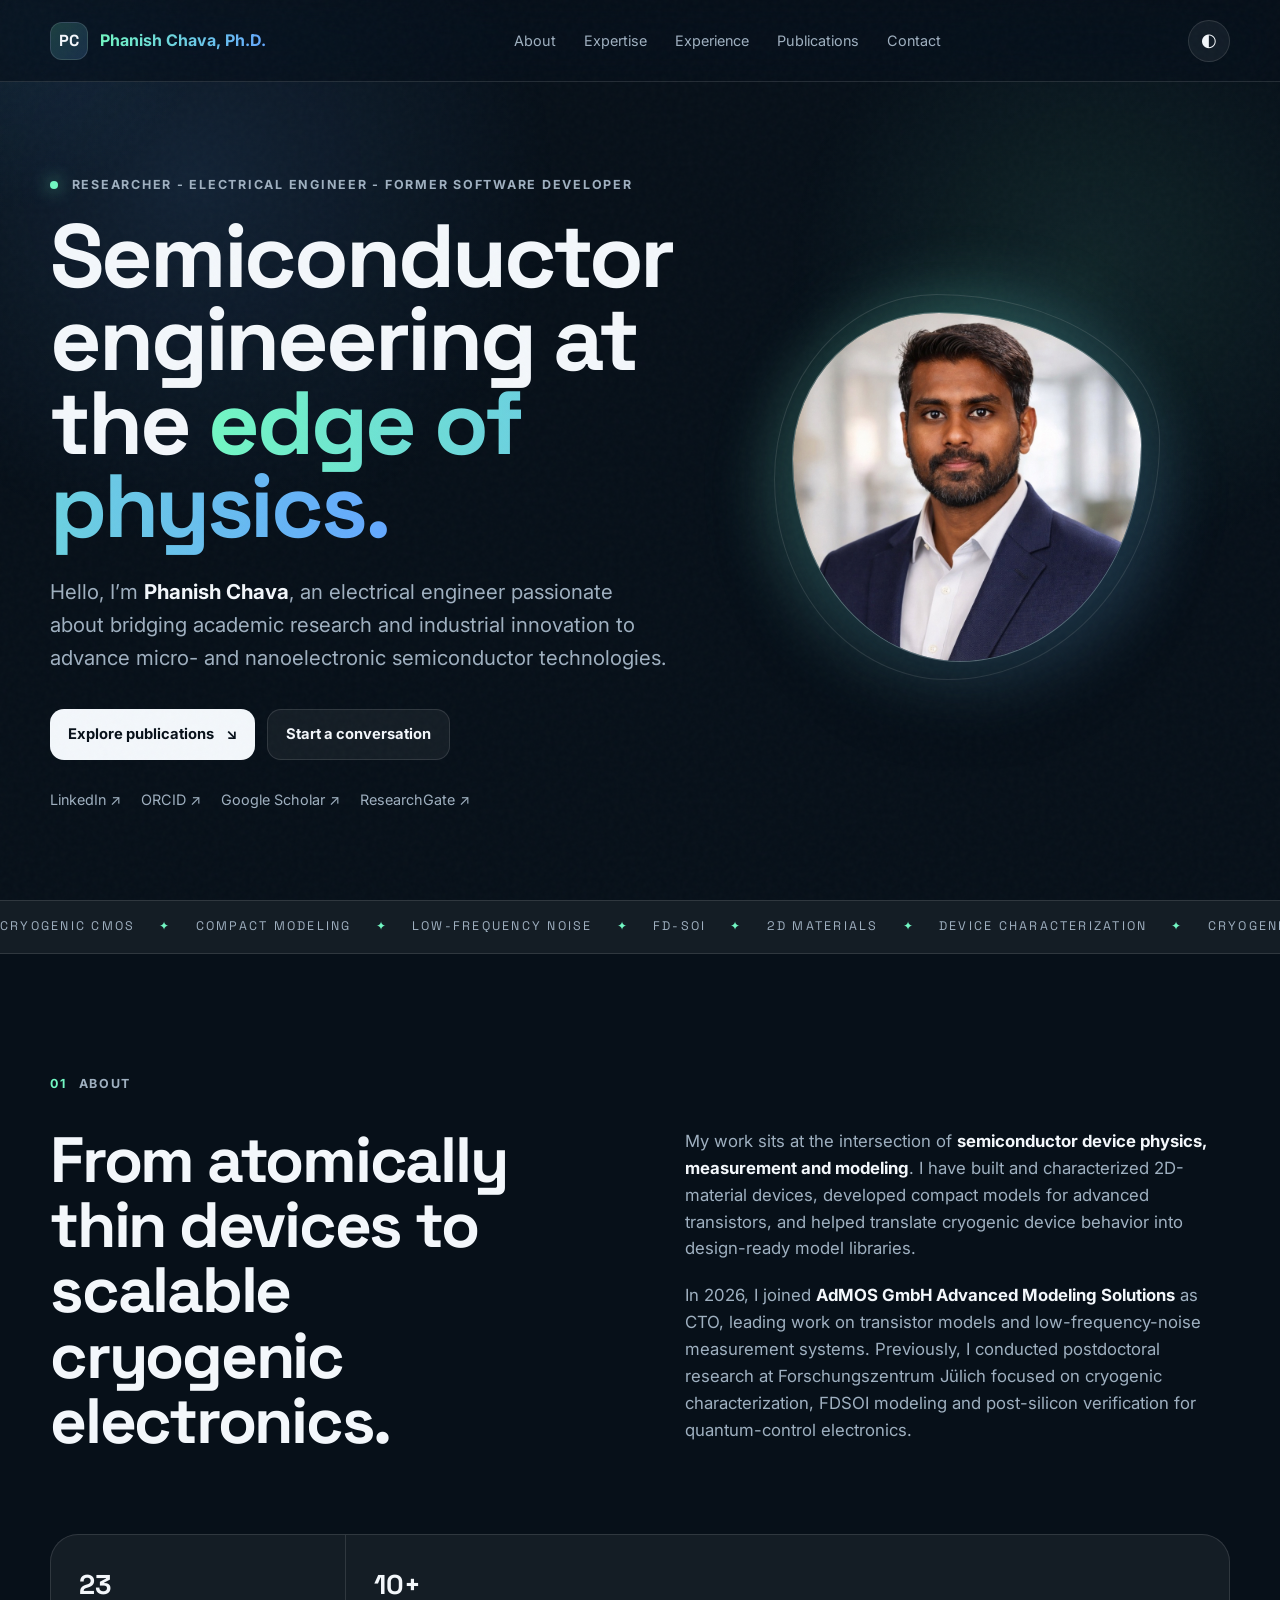
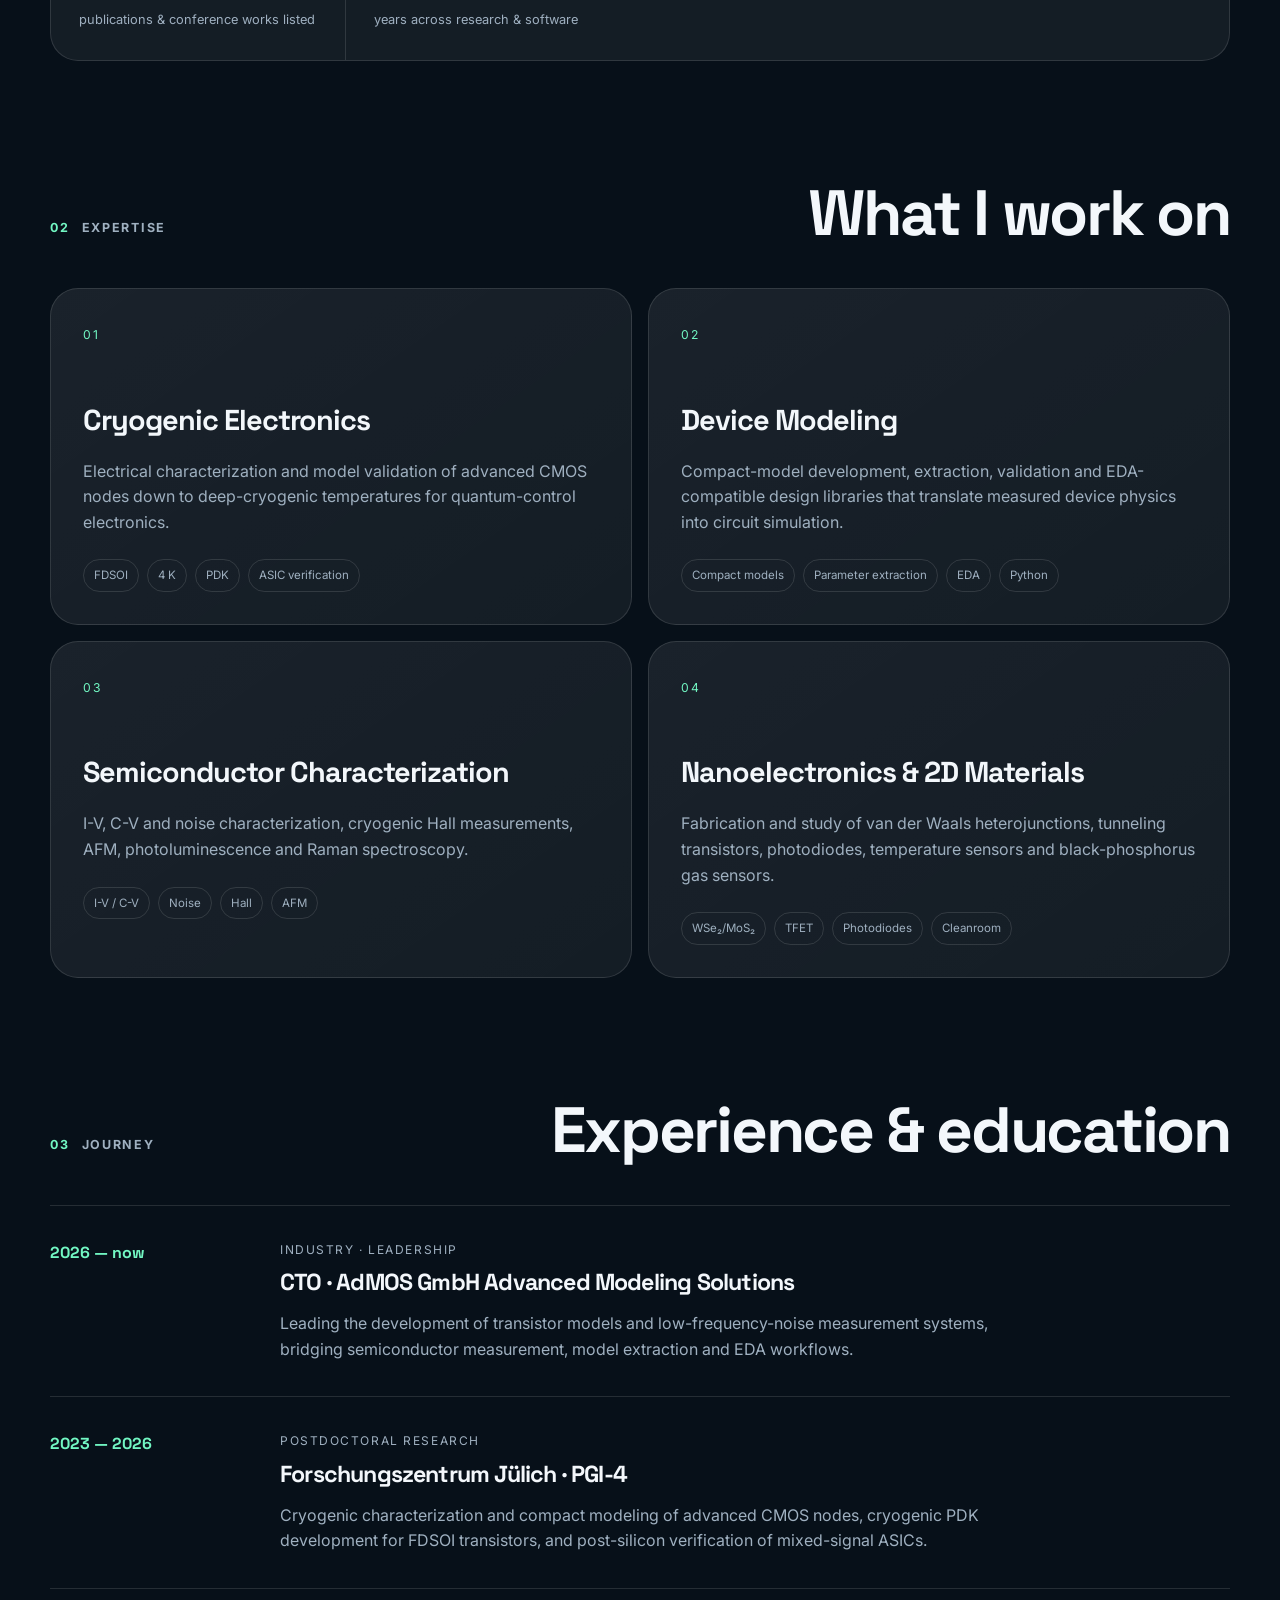
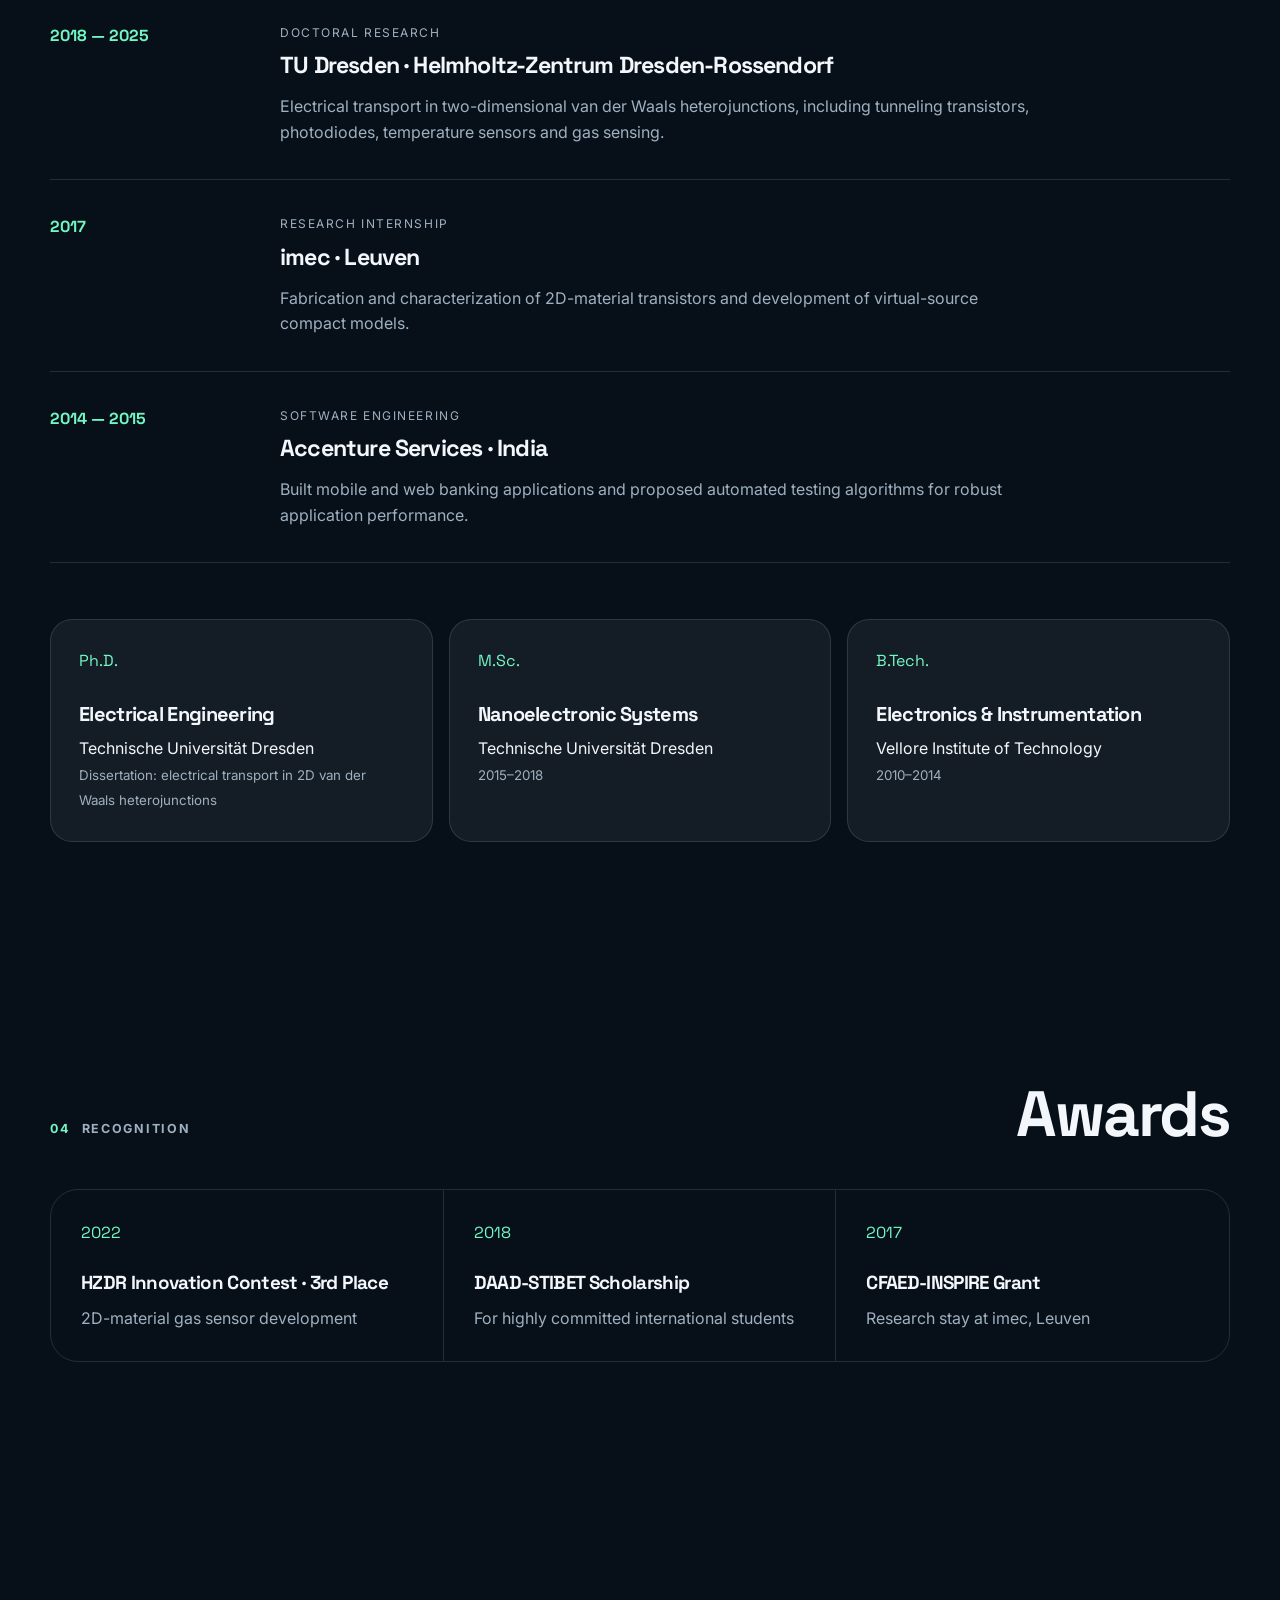
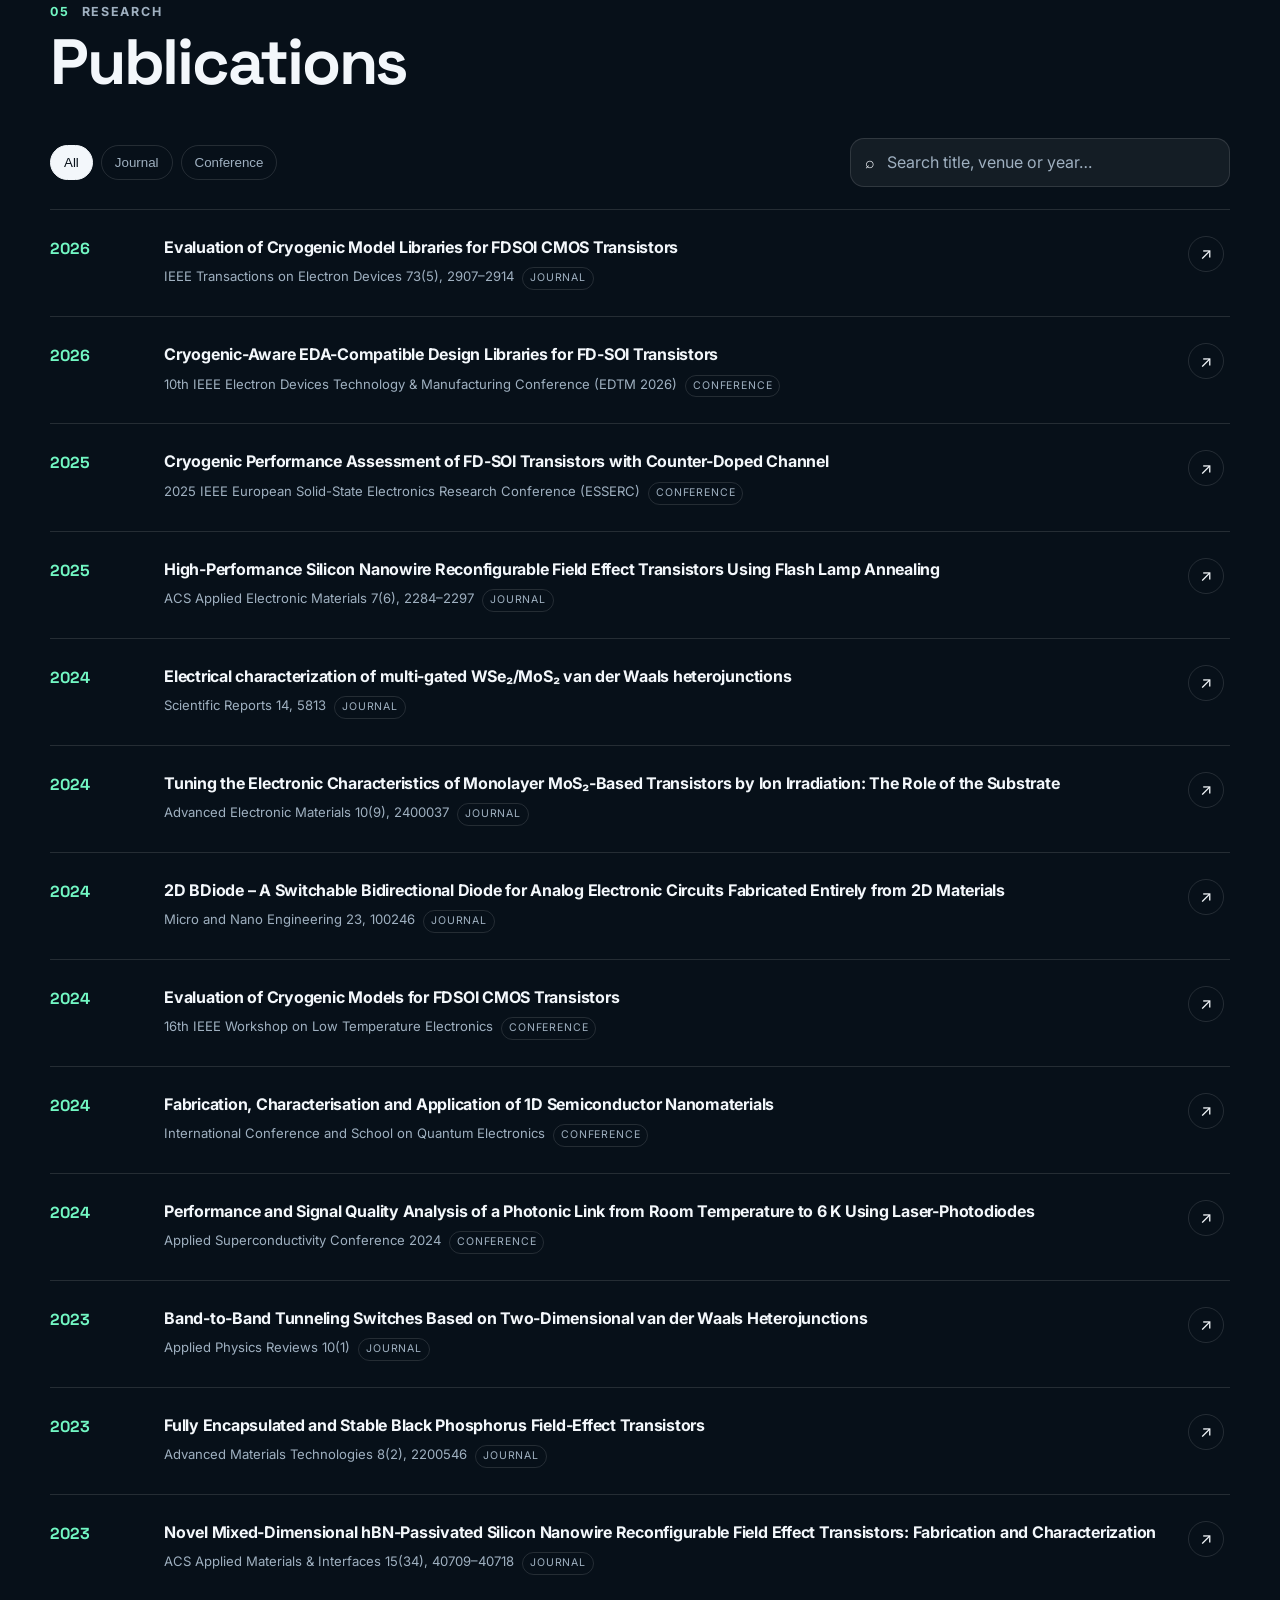
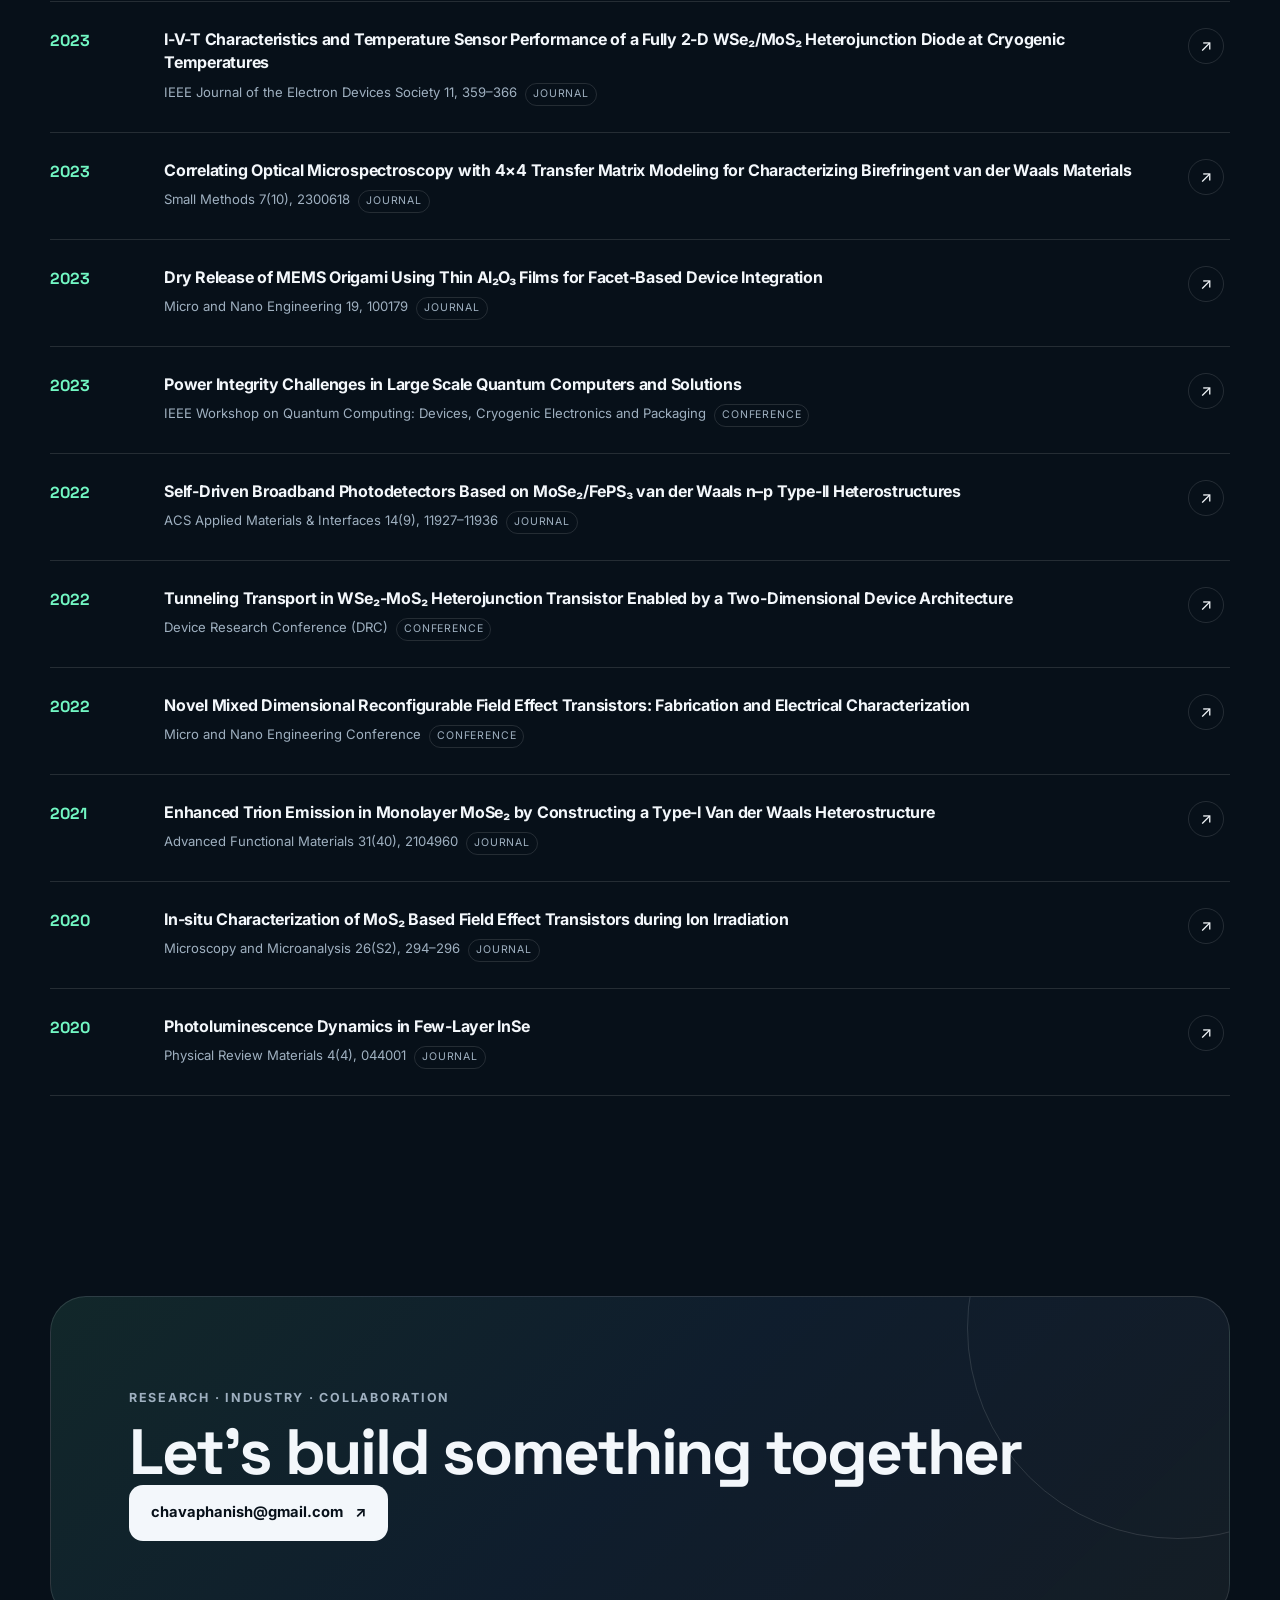
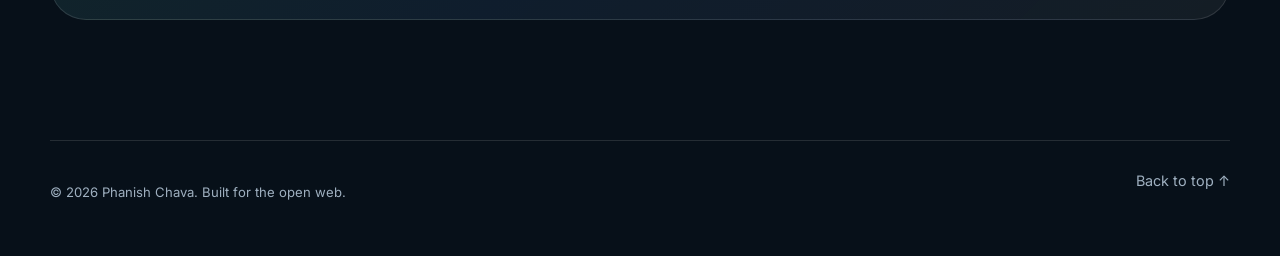
==== index.html @ 0add2652 "Update index.html update logo" ====
<!doctype html>
<html lang="en" data-theme="dark">
<head>
  <meta charset="utf-8" />
  <meta name="viewport" content="width=device-width, initial-scale=1" />
  <meta name="theme-color" content="#08111d" />
  <meta name="description" content="Portfolio of Dr. Phanish Chava — researcher, electrical engineer and former software developer." />
  <title>Phanish Chava, Ph.D. — Semiconductor Research & Technology</title>
  <link rel="preconnect" href="https://fonts.googleapis.com">
  <link rel="preconnect" href="https://fonts.gstatic.com" crossorigin>
  <link href="https://fonts.googleapis.com/css2?family=Inter:wght@400;500;600;700&family=Space+Grotesk:wght@500;600;700&display=swap" rel="stylesheet">
  <link rel="stylesheet" href="styles.css" />
  <script defer src="script.js"></script>
</head>
<body>
  <div class="noise" aria-hidden="true"></div>
  <div class="cursor-glow" aria-hidden="true"></div>

  <header class="site-header" id="top">
    <a class="brand" href="#top" aria-label="Back to top">
      <span class="brand-mark">PC</span>
      <span class="gradient-text">Phanish Chava, Ph.D.</span>
    </a>
    <nav class="desktop-nav" aria-label="Primary navigation">
      <a href="#about">About</a><a href="#expertise">Expertise</a><a href="#experience">Experience</a><a href="#publications">Publications</a><a href="#contact">Contact</a>
    </nav>
    <button class="theme-toggle" type="button" aria-label="Toggle theme"><span aria-hidden="true">◐</span></button>
  </header>

  <main>
    <section class="hero section-shell">
      <div class="hero-copy reveal">
        <p class="eyebrow"><span class="status-dot"></span> Researcher - Electrical Engineer - Former Software Developer</p>
        <h1>Semiconductor engineering at the <span class="gradient-text">edge of physics.</span></h1>
        <p class="hero-lede">Hello, I’m <strong>Phanish Chava</strong>, an electrical engineer passionate about bridging academic research and industrial innovation to advance micro- and nanoelectronic semiconductor technologies.</p>
        <div class="hero-actions">
          <a class="button primary" href="#publications">Explore publications <span>↘</span></a>
          <a class="button ghost" href="mailto:chavaphanish@gmail.com">Start a conversation</a>
        </div>
        <div class="hero-meta" aria-label="Professional profiles">
          <a href="https://www.linkedin.com/in/phanishchava" target="_blank" rel="noreferrer">LinkedIn ↗</a>
          <a href="https://orcid.org/0000-0001-9938-2835" target="_blank" rel="noreferrer">ORCID ↗</a>
          <a href="https://scholar.google.com/scholar?q=%22Phanish+Chava%22" target="_blank" rel="noreferrer">Google Scholar ↗</a>
          <a href="https://www.researchgate.net/profile/Phanish-Chava" target="_blank" rel="noreferrer">ResearchGate ↗</a>
        </div>
      </div>

      <div class="hero-visual reveal" data-delay="120">
        <div class="portrait-wrap">
          <div class="portrait-halo"></div>
          <img src="assets/profile.jpg" alt="Portrait of Phanish Chava" width="720" height="720" fetchpriority="high" />
        </div>
      </div>
    </section>

    <section class="signal-strip" aria-label="Core focus areas">
      <div class="marquee-track">
        <span>CRYOGENIC CMOS</span><i>✦</i><span>COMPACT MODELING</span><i>✦</i><span>LOW-FREQUENCY NOISE</span><i>✦</i><span>FD-SOI</span><i>✦</i><span>2D MATERIALS</span><i>✦</i><span>DEVICE CHARACTERIZATION</span><i>✦</i><span>CRYOGENIC CMOS</span><i>✦</i><span>COMPACT MODELING</span><i>✦</i><span>LOW-FREQUENCY NOISE</span><i>✦</i><span>FD-SOI</span><i>✦</i><span>2D MATERIALS</span><i>✦</i><span>DEVICE CHARACTERIZATION</span>
      </div>
    </section>

    <section id="about" class="section-shell split-section">
      <div class="section-kicker reveal"><span>01</span> About</div>
      <div class="about-grid">
        <h2 class="reveal">From atomically thin devices to scalable cryogenic electronics.</h2>
        <div class="about-copy reveal" data-delay="100">
          <p>My work sits at the intersection of <strong>semiconductor device physics, measurement and modeling</strong>. I have built and characterized 2D-material devices, developed compact models for advanced transistors, and helped translate cryogenic device behavior into design-ready model libraries.</p>
          <p>In 2026, I joined <strong>AdMOS GmbH Advanced Modeling Solutions</strong> as CTO, leading work on transistor models and low-frequency-noise measurement systems. Previously, I conducted postdoctoral research at Forschungszentrum Jülich focused on cryogenic characterization, FDSOI modeling and post-silicon verification for quantum-control electronics.</p>
        </div>
      </div>
      <div class="stats-grid reveal">
        <article><strong id="publicationCount">23</strong><span>publications & conference works listed</span></article>
        <article><strong>10+</strong><span>years across research & software</span></article>
      </div>
    </section>

    <section id="expertise" class="section-shell">
      <div class="section-heading reveal"><div class="section-kicker"><span>02</span> Expertise</div><h2>What I work on</h2></div>
      <div class="expertise-grid">
        <article class="expertise-card reveal"><span class="card-index">01</span><h3>Cryogenic Electronics</h3><p>Electrical characterization and model validation of advanced CMOS nodes down to deep-cryogenic temperatures for quantum-control electronics.</p><div class="tags"><span>FDSOI</span><span>4 K</span><span>PDK</span><span>ASIC verification</span></div></article>
        <article class="expertise-card reveal" data-delay="80"><span class="card-index">02</span><h3>Device Modeling</h3><p>Compact-model development, extraction, validation and EDA-compatible design libraries that translate measured device physics into circuit simulation.</p><div class="tags"><span>Compact models</span><span>Parameter extraction</span><span>EDA</span><span>Python</span></div></article>
        <article class="expertise-card reveal" data-delay="160"><span class="card-index">03</span><h3>Semiconductor Characterization</h3><p>I-V, C-V and noise characterization, cryogenic Hall measurements, AFM, photoluminescence and Raman spectroscopy.</p><div class="tags"><span>I-V / C-V</span><span>Noise</span><span>Hall</span><span>AFM</span></div></article>
        <article class="expertise-card reveal" data-delay="240"><span class="card-index">04</span><h3>Nanoelectronics & 2D Materials</h3><p>Fabrication and study of van der Waals heterojunctions, tunneling transistors, photodiodes, temperature sensors and black-phosphorus gas sensors.</p><div class="tags"><span>WSe₂/MoS₂</span><span>TFET</span><span>Photodiodes</span><span>Cleanroom</span></div></article>
      </div>
    </section>

    <section id="experience" class="section-shell">
      <div class="section-heading reveal"><div class="section-kicker"><span>03</span> Journey</div><h2>Experience & education</h2></div>
      <div class="timeline">
        <article class="timeline-item reveal"><div class="timeline-date">2026 — now</div><div><p class="timeline-type">Industry · Leadership</p><h3>CTO · AdMOS GmbH Advanced Modeling Solutions</h3><p>Leading the development of transistor models and low-frequency-noise measurement systems, bridging semiconductor measurement, model extraction and EDA workflows.</p></div></article>
        <article class="timeline-item reveal"><div class="timeline-date">2023 — 2026</div><div><p class="timeline-type">Postdoctoral research</p><h3>Forschungszentrum Jülich · PGI-4</h3><p>Cryogenic characterization and compact modeling of advanced CMOS nodes, cryogenic PDK development for FDSOI transistors, and post-silicon verification of mixed-signal ASICs.</p></div></article>
        <article class="timeline-item reveal"><div class="timeline-date">2018 — 2025</div><div><p class="timeline-type">Doctoral research</p><h3>TU Dresden · Helmholtz-Zentrum Dresden-Rossendorf</h3><p>Electrical transport in two-dimensional van der Waals heterojunctions, including tunneling transistors, photodiodes, temperature sensors and gas sensing.</p></div></article>
        <article class="timeline-item reveal"><div class="timeline-date">2017</div><div><p class="timeline-type">Research internship</p><h3>imec · Leuven</h3><p>Fabrication and characterization of 2D-material transistors and development of virtual-source compact models.</p></div></article>
        <article class="timeline-item reveal"><div class="timeline-date">2014 — 2015</div><div><p class="timeline-type">Software engineering</p><h3>Accenture Services · India</h3><p>Built mobile and web banking applications and proposed automated testing algorithms for robust application performance.</p></div></article>
      </div>

      <div class="education-grid reveal">
        <article><span>Ph.D.</span><h3>Electrical Engineering</h3><p>Technische Universität Dresden</p><small>Dissertation: electrical transport in 2D van der Waals heterojunctions</small></article>
        <article><span>M.Sc.</span><h3>Nanoelectronic Systems</h3><p>Technische Universität Dresden</p><small>2015–2018</small></article>
        <article><span>B.Tech.</span><h3>Electronics & Instrumentation</h3><p>Vellore Institute of Technology</p><small>2010–2014</small></article>
      </div>
    </section>

    <section class="section-shell awards-section">
      <div class="section-heading reveal"><div class="section-kicker"><span>04</span> Recognition</div><h2>Awards</h2></div>
      <div class="award-list reveal">
        <article><span>2022</span><h3>HZDR Innovation Contest · 3rd Place</h3><p>2D-material gas sensor development</p></article>
        <article><span>2018</span><h3>DAAD-STIBET Scholarship</h3><p>For highly committed international students</p></article>
        <article><span>2017</span><h3>CFAED-INSPIRE Grant</h3><p>Research stay at imec, Leuven</p></article>
      </div>
    </section>

    <section id="publications" class="section-shell publications-section">
      <div class="section-heading pub-heading reveal">
        <div><div class="section-kicker"><span>05</span> Research</div><h2>Publications</h2></div>
      </div>

      <div class="publication-toolbar reveal">
        <div class="filter-group" role="group" aria-label="Filter publications">
          <button class="filter active" data-filter="all">All</button>
          <button class="filter" data-filter="journal">Journal</button>
          <button class="filter" data-filter="conference">Conference</button>
        </div>
        <label class="pub-search"><span aria-hidden="true">⌕</span><input id="pubSearch" type="search" placeholder="Search title, venue or year…" autocomplete="off" /></label>
      </div>
      <div id="publicationList" class="publication-list" aria-live="polite"></div>
    </section>

    <section id="contact" class="contact-section section-shell reveal">
      <div class="contact-card">
        <p class="eyebrow">Research · Industry · Collaboration</p>
        <h2>Let's build something together</h2>
        <a class="button primary large" href="mailto:chavaphanish@gmail.com">chavaphanish@gmail.com <span>↗</span></a>
      </div>
    </section>
  </main>

  <footer>
    <p>© <span id="year"></span> Phanish Chava. Built for the open web.</p>
    <a href="#top">Back to top ↑</a>
  </footer>
</body>
</html>
---- styles.css ----
:root{--bg:#071019;--bg-soft:#0b1622;--card:rgba(255,255,255,.055);--card-strong:rgba(255,255,255,.08);--text:#f3f7fb;--muted:#9fb0c0;--line:rgba(255,255,255,.12);--accent:#72f7c3;--accent2:#64a8ff;--header:rgba(7,16,25,.72);--shadow:0 30px 80px rgba(0,0,0,.28);--radius:28px;--max:1180px}
html[data-theme="light"]{--bg:#eef4f7;--bg-soft:#f8fbfc;--card:rgba(255,255,255,.7);--card-strong:#fff;--text:#10202c;--muted:#587080;--line:rgba(16,32,44,.12);--accent:#0c9e75;--accent2:#1f72db;--header:rgba(238,244,247,.76);--shadow:0 30px 80px rgba(52,74,90,.12)}
*{box-sizing:border-box}html{scroll-behavior:smooth}body{margin:0;background:var(--bg);color:var(--text);font-family:Inter,system-ui,sans-serif;line-height:1.6;overflow-x:hidden}body::before{content:"";position:fixed;inset:0;pointer-events:none;background:radial-gradient(circle at 15% 20%,rgba(100,168,255,.12),transparent 28%),radial-gradient(circle at 85% 30%,rgba(114,247,195,.09),transparent 24%);z-index:-2}.noise{position:fixed;inset:0;pointer-events:none;opacity:.035;z-index:99;background-image:url("data:image/svg+xml,%3Csvg viewBox='0 0 180 180' xmlns='http://www.w3.org/2000/svg'%3E%3Cfilter id='n'%3E%3CfeTurbulence type='fractalNoise' baseFrequency='.95' numOctaves='4' stitchTiles='stitch'/%3E%3C/filter%3E%3Crect width='100%25' height='100%25' filter='url(%23n)' opacity='.75'/%3E%3C/svg%3E")}.cursor-glow{position:fixed;width:460px;height:460px;border-radius:50%;pointer-events:none;z-index:-1;background:radial-gradient(circle,rgba(93,184,255,.10),transparent 65%);transform:translate(-50%,-50%);transition:opacity .2s}.site-header{position:sticky;top:0;z-index:50;display:flex;align-items:center;justify-content:space-between;gap:24px;height:82px;padding:0 max(24px,calc((100vw - var(--max))/2));background:var(--header);backdrop-filter:blur(22px) saturate(150%);border-bottom:1px solid var(--line)}.brand{display:flex;align-items:center;gap:12px;color:var(--text);text-decoration:none;font-weight:700}.brand-mark{display:grid;place-items:center;width:38px;height:38px;border:1px solid var(--line);border-radius:12px;background:linear-gradient(135deg,rgba(114,247,195,.18),rgba(100,168,255,.18));font-family:"Space Grotesk"}.brand-copy small{color:var(--muted);font-weight:500}.desktop-nav{display:flex;gap:28px}.desktop-nav a,.hero-meta a,footer a{color:var(--muted);text-decoration:none;font-size:.9rem;transition:.2s ease}.desktop-nav a:hover,.hero-meta a:hover,footer a:hover{color:var(--text)}.theme-toggle{width:42px;height:42px;border:1px solid var(--line);border-radius:50%;background:var(--card);color:var(--text);font-size:1.1rem;cursor:pointer}.section-shell{width:min(var(--max),calc(100% - 48px));margin-inline:auto}.hero{min-height:calc(100vh - 82px);display:grid;grid-template-columns:1.08fr .92fr;align-items:center;gap:70px;padding-block:72px 80px}.eyebrow{font-size:.78rem;letter-spacing:.14em;text-transform:uppercase;color:var(--muted);font-weight:700}.status-dot{display:inline-block;width:8px;height:8px;border-radius:50%;background:var(--accent);margin-right:9px;box-shadow:0 0 18px var(--accent)}h1,h2,h3{font-family:"Space Grotesk",Inter,sans-serif;letter-spacing:-.035em}h1{font-size:clamp(3.5rem,7vw,7rem);line-height:.93;margin:20px 0 28px;max-width:900px}.gradient-text{background:linear-gradient(90deg,var(--accent),var(--accent2));-webkit-background-clip:text;background-clip:text;color:transparent}.hero-lede{max-width:700px;font-size:clamp(1.06rem,1.6vw,1.28rem);color:var(--muted);margin:0}.hero-lede strong{color:var(--text)}.hero-actions{display:flex;gap:12px;flex-wrap:wrap;margin-top:34px}.button{display:inline-flex;align-items:center;gap:12px;padding:13px 18px;border-radius:14px;text-decoration:none;font-weight:700;font-size:.92rem;transition:.25s ease}.button:hover{transform:translateY(-2px)}.button.primary{background:var(--text);color:var(--bg)}.button.ghost{border:1px solid var(--line);color:var(--text);background:var(--card)}.button.large{padding:16px 22px}.hero-meta{display:flex;gap:20px;flex-wrap:wrap;margin-top:28px}.hero-visual{display:grid;place-items:center}.portrait-wrap{position:relative;width:min(100%,510px);aspect-ratio:1/1}.portrait-wrap::after{content:"";position:absolute;inset:7%;border:1px solid var(--line);border-radius:42% 58% 55% 45% / 48% 38% 62% 52%;animation:spin 18s linear infinite}.portrait-halo{position:absolute;inset:8%;border-radius:50%;background:linear-gradient(135deg,rgba(114,247,195,.36),rgba(100,168,255,.3));filter:blur(34px)}.portrait-wrap img{position:absolute;inset:11%;width:78%;height:78%;object-fit:cover;border-radius:42% 58% 52% 48% / 42% 38% 62% 58%;border:1px solid rgba(255,255,255,.25);box-shadow:var(--shadow);z-index:2}.portrait-chip{position:absolute;z-index:4;padding:11px 14px;border:1px solid var(--line);border-radius:15px;background:color-mix(in srgb,var(--bg-soft) 82%,transparent);backdrop-filter:blur(14px);box-shadow:var(--shadow);line-height:1.15}.portrait-chip span{display:block;font-family:"Space Grotesk";font-size:1.05rem;font-weight:700}.portrait-chip small{color:var(--muted);font-size:.72rem}.chip-a{left:-2%;top:21%}.chip-b{right:0;top:48%}.chip-c{left:7%;bottom:8%}@keyframes spin{to{transform:rotate(360deg)}}.signal-strip{overflow:hidden;border-block:1px solid var(--line);background:var(--card);padding:16px 0}.marquee-track{display:flex;width:max-content;align-items:center;gap:24px;animation:marquee 28s linear infinite;font-family:"Space Grotesk";font-size:.78rem;letter-spacing:.18em;color:var(--muted);white-space:nowrap}.marquee-track i{color:var(--accent);font-style:normal}@keyframes marquee{to{transform:translateX(-50%)}}.split-section,.publications-section{padding-block:120px}.section-kicker{display:flex;align-items:center;gap:12px;color:var(--muted);font-size:.78rem;text-transform:uppercase;letter-spacing:.14em;font-weight:700}.section-kicker span{color:var(--accent)}.about-grid{display:grid;grid-template-columns:1fr 1fr;gap:90px;margin-top:34px}.about-grid h2,.section-heading h2,.contact-card h2{font-size:clamp(2.4rem,5vw,4.8rem);line-height:1.02;margin:0}.about-copy p{color:var(--muted);font-size:1.05rem;margin:0 0 20px}.about-copy strong{color:var(--text)}.stats-grid{display:grid;grid-template-columns:repeat(4,1fr);margin-top:70px;border:1px solid var(--line);border-radius:var(--radius);overflow:hidden;background:var(--card)}.stats-grid article{padding:28px;border-right:1px solid var(--line)}.stats-grid article:last-child{border-right:0}.stats-grid strong{display:block;font-family:"Space Grotesk";font-size:1.7rem}.stats-grid span{color:var(--muted);font-size:.8rem}.section-heading{display:flex;align-items:end;justify-content:space-between;gap:30px;margin-bottom:42px}.section-heading .section-kicker{margin-bottom:8px}.expertise-grid{display:grid;grid-template-columns:repeat(2,1fr);gap:16px}.expertise-card{position:relative;padding:32px;min-height:330px;border:1px solid var(--line);border-radius:var(--radius);background:linear-gradient(145deg,var(--card-strong),var(--card));overflow:hidden;transition:.3s ease}.expertise-card::before{content:"";position:absolute;inset:auto -20% -45% 35%;height:220px;background:radial-gradient(circle,rgba(114,247,195,.16),transparent 67%);opacity:0;transition:.3s}.expertise-card:hover{transform:translateY(-6px);border-color:color-mix(in srgb,var(--accent) 40%,var(--line))}.expertise-card:hover::before{opacity:1}.card-index{color:var(--accent);font-size:.76rem;letter-spacing:.15em}.expertise-card h3{font-size:1.8rem;margin:50px 0 14px}.expertise-card p{color:var(--muted);max-width:540px}.tags{display:flex;flex-wrap:wrap;gap:8px;margin-top:24px}.tags span{padding:6px 10px;border:1px solid var(--line);border-radius:999px;color:var(--muted);font-size:.72rem}#experience,.awards-section{padding-block:120px}.timeline{border-top:1px solid var(--line)}.timeline-item{display:grid;grid-template-columns:180px 1fr;gap:50px;padding:34px 0;border-bottom:1px solid var(--line)}.timeline-date{font-family:"Space Grotesk";font-weight:700;color:var(--accent)}.timeline-type{margin:0;color:var(--muted);font-size:.75rem;text-transform:uppercase;letter-spacing:.13em}.timeline-item h3{font-size:1.45rem;margin:5px 0 10px}.timeline-item p:last-child{margin:0;color:var(--muted);max-width:760px}.education-grid{display:grid;grid-template-columns:repeat(3,1fr);gap:16px;margin-top:56px}.education-grid article{padding:28px;border:1px solid var(--line);border-radius:22px;background:var(--card)}.education-grid span{color:var(--accent);font-family:"Space Grotesk"}.education-grid h3{margin:24px 0 6px;font-size:1.25rem}.education-grid p{margin:0;color:var(--text)}.education-grid small{color:var(--muted)}.award-list{display:grid;grid-template-columns:repeat(3,1fr);border:1px solid var(--line);border-radius:var(--radius);overflow:hidden}.award-list article{padding:30px;border-right:1px solid var(--line)}.award-list article:last-child{border-right:0}.award-list span{color:var(--accent);font-family:"Space Grotesk"}.award-list h3{font-size:1.18rem;margin:22px 0 8px}.award-list p{color:var(--muted);margin:0}.pub-heading>p{max-width:450px;color:var(--muted)}.publication-toolbar{display:flex;justify-content:space-between;gap:18px;align-items:center;margin-bottom:22px}.filter-group{display:flex;gap:8px}.filter{padding:9px 13px;border-radius:999px;border:1px solid var(--line);background:transparent;color:var(--muted);cursor:pointer}.filter.active,.filter:hover{background:var(--text);color:var(--bg);border-color:var(--text)}.pub-search{display:flex;align-items:center;gap:10px;width:min(380px,100%);padding:10px 14px;border:1px solid var(--line);border-radius:14px;background:var(--card)}.pub-search input{width:100%;border:0;outline:0;background:transparent;color:var(--text);font:inherit}.pub-search input::placeholder{color:var(--muted)}.publication-list{border-top:1px solid var(--line)}.publication-item{display:grid;grid-template-columns:92px 1fr 42px;gap:22px;align-items:start;padding:26px 0;border-bottom:1px solid var(--line);transition:.2s}.publication-item:hover{padding-left:10px}.pub-year{font-family:"Space Grotesk";font-weight:700;color:var(--accent)}.pub-body h3{font-family:Inter,sans-serif;letter-spacing:-.015em;font-size:1rem;margin:0 0 7px;line-height:1.45}.pub-meta{color:var(--muted);font-size:.82rem}.pub-type{display:inline-block;margin-left:8px;padding:2px 7px;border:1px solid var(--line);border-radius:999px;font-size:.66rem;text-transform:uppercase;letter-spacing:.08em}.pub-link{display:grid;place-items:center;width:36px;height:36px;border:1px solid var(--line);border-radius:50%;color:var(--text);text-decoration:none}.empty-state{padding:40px 0;color:var(--muted)}.contact-section{padding-block:80px 120px}.contact-card{position:relative;padding:clamp(34px,7vw,78px);border:1px solid var(--line);border-radius:36px;background:linear-gradient(135deg,rgba(114,247,195,.10),rgba(100,168,255,.09),var(--card));overflow:hidden}.contact-card::after{content:"";position:absolute;width:420px;height:420px;border:1px solid var(--line);border-radius:50%;right:-160px;top:-180px}.contact-card p:not(.eyebrow){max-width:700px;color:var(--muted);font-size:1.05rem;margin:22px 0 28px}footer{width:min(var(--max),calc(100% - 48px));margin:auto;padding:28px 0 40px;border-top:1px solid var(--line);display:flex;justify-content:space-between;color:var(--muted);font-size:.82rem}.reveal{opacity:0;transform:translateY(24px);transition:opacity .75s ease,transform .75s cubic-bezier(.2,.7,.2,1)}.reveal.visible{opacity:1;transform:none}@media(max-width:900px){.desktop-nav{display:none}.hero{grid-template-columns:1fr;padding-top:44px}.hero-visual{order:-1}.portrait-wrap{width:min(80vw,460px)}.about-grid{grid-template-columns:1fr;gap:28px}.stats-grid{grid-template-columns:1fr 1fr}.stats-grid article:nth-child(2){border-right:0}.stats-grid article{border-bottom:1px solid var(--line)}.stats-grid article:nth-last-child(-n+2){border-bottom:0}.expertise-grid{grid-template-columns:1fr}.education-grid,.award-list{grid-template-columns:1fr}.award-list article{border-right:0;border-bottom:1px solid var(--line)}.award-list article:last-child{border-bottom:0}.section-heading,.publication-toolbar{align-items:flex-start;flex-direction:column}.pub-search{width:100%}}@media(max-width:620px){.section-shell,footer{width:min(100% - 30px,var(--max))}.site-header{padding-inline:15px}.brand-copy{display:none}h1{font-size:clamp(3rem,16vw,4.6rem)}.hero{gap:24px}.portrait-chip{display:none}.hero-meta{gap:12px}.stats-grid{grid-template-columns:1fr}.stats-grid article{border-right:0;border-bottom:1px solid var(--line)!important}.stats-grid article:last-child{border-bottom:0!important}.timeline-item{grid-template-columns:1fr;gap:8px}.publication-item{grid-template-columns:70px 1fr 36px;gap:12px}.filter-group{width:100%;overflow:auto}.publication-toolbar{gap:12px}footer{gap:20px;flex-direction:column}.split-section,#experience,.awards-section,.publications-section{padding-block:86px}}
@media(prefers-reduced-motion:reduce){*{scroll-behavior:auto!important}.marquee-track,.portrait-wrap::after{animation:none!important}.reveal{opacity:1;transform:none;transition:none}}
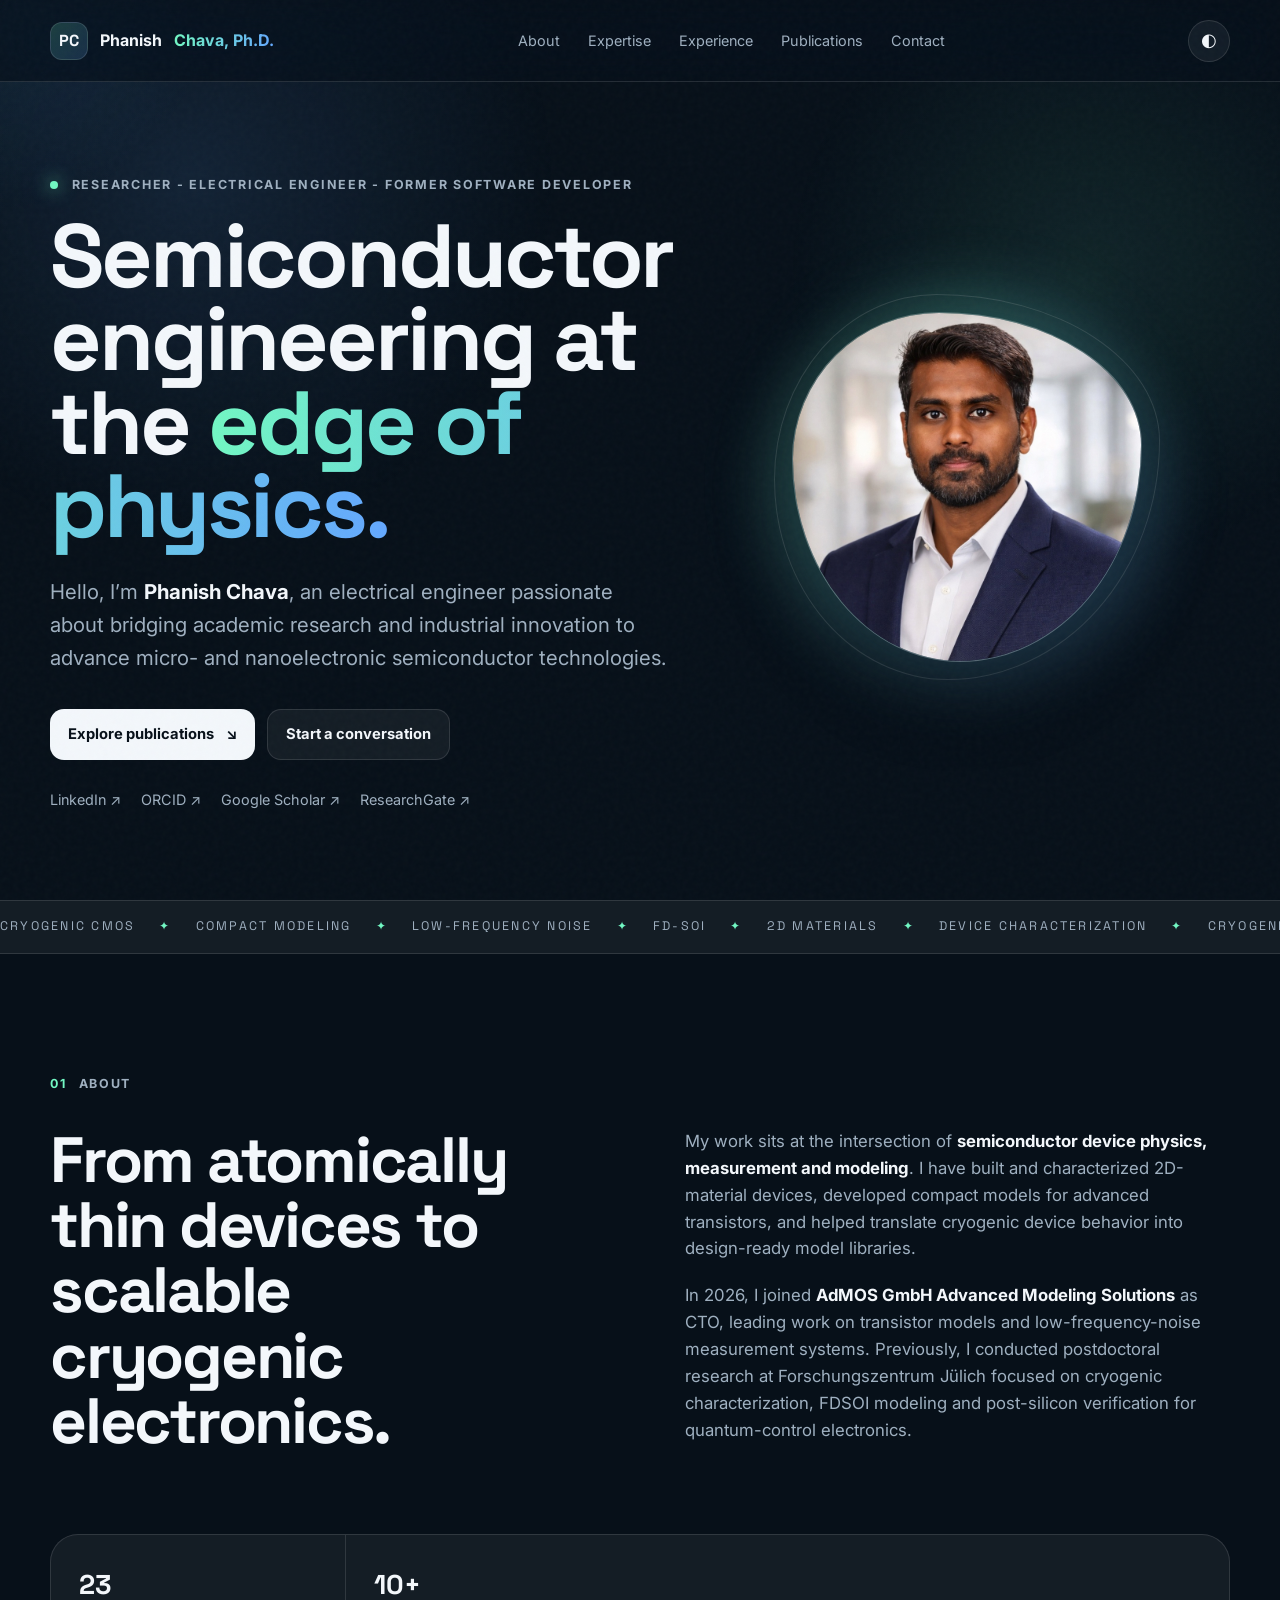
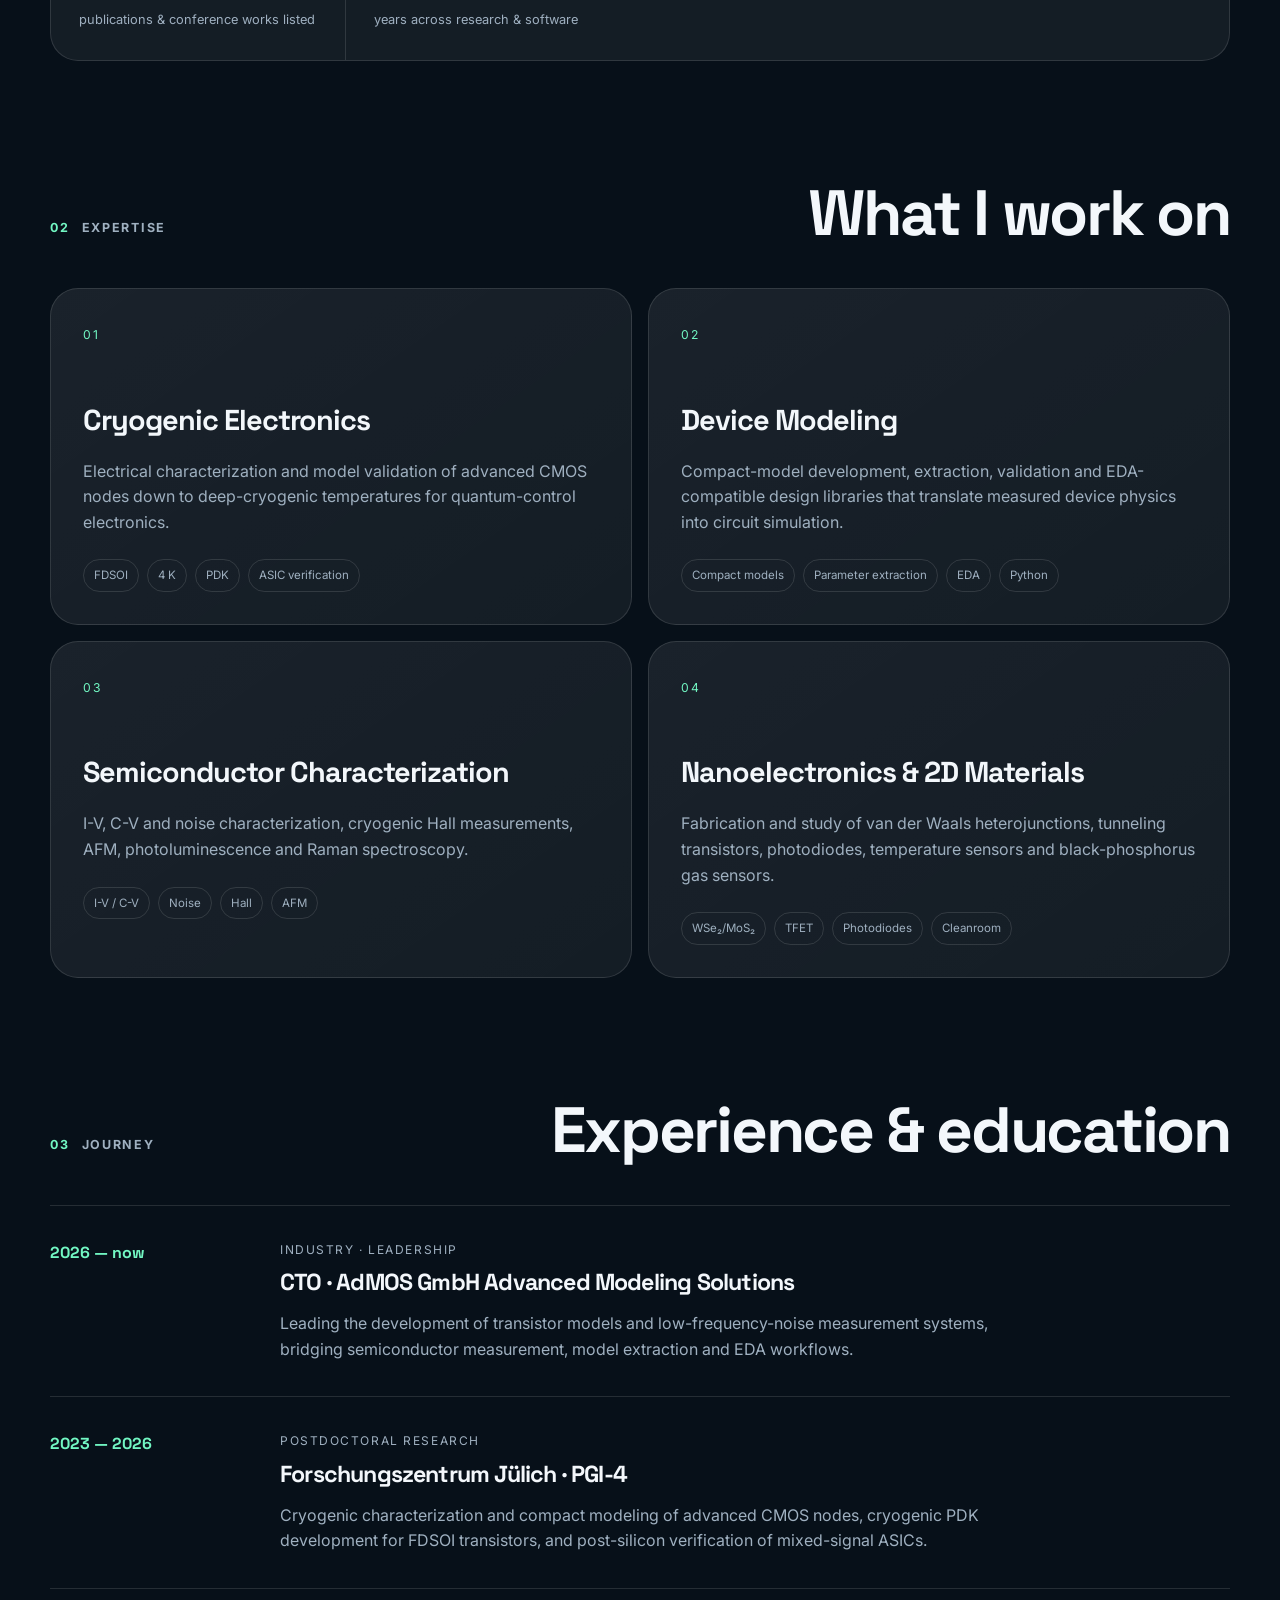
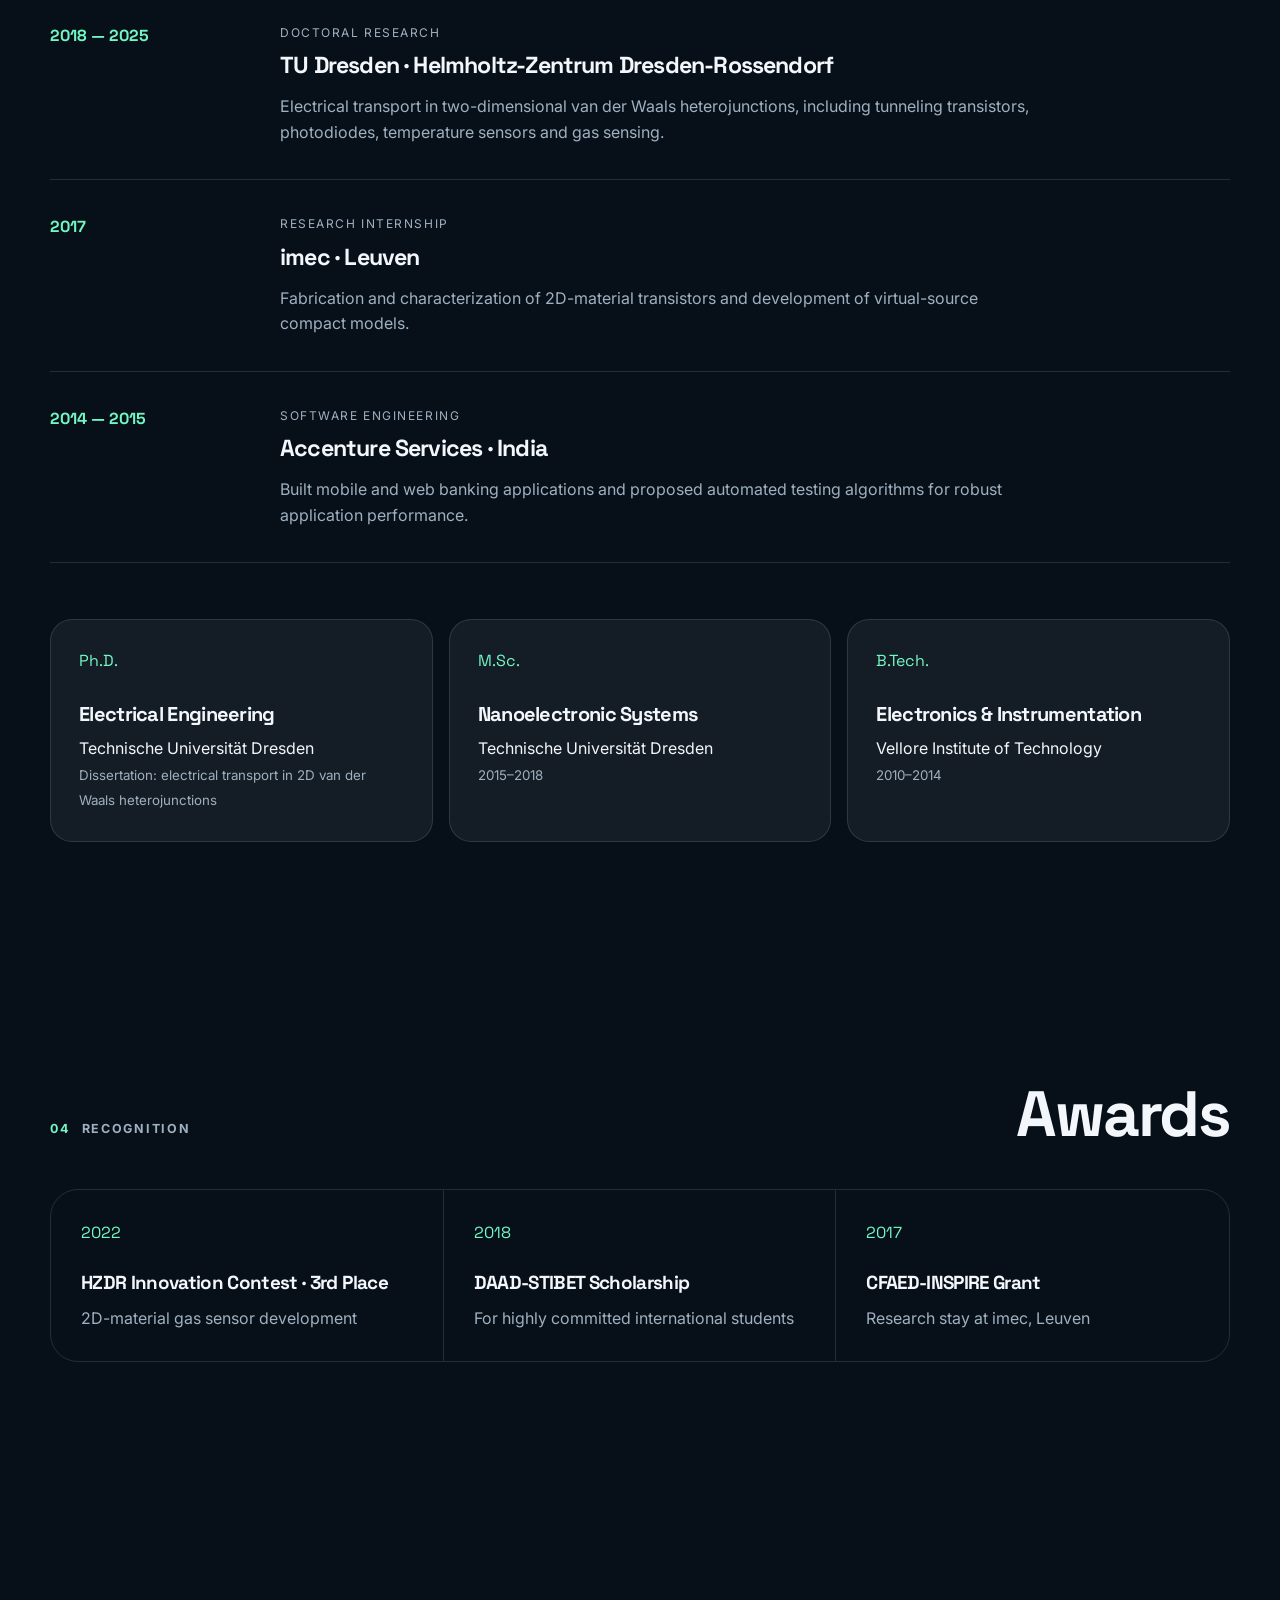
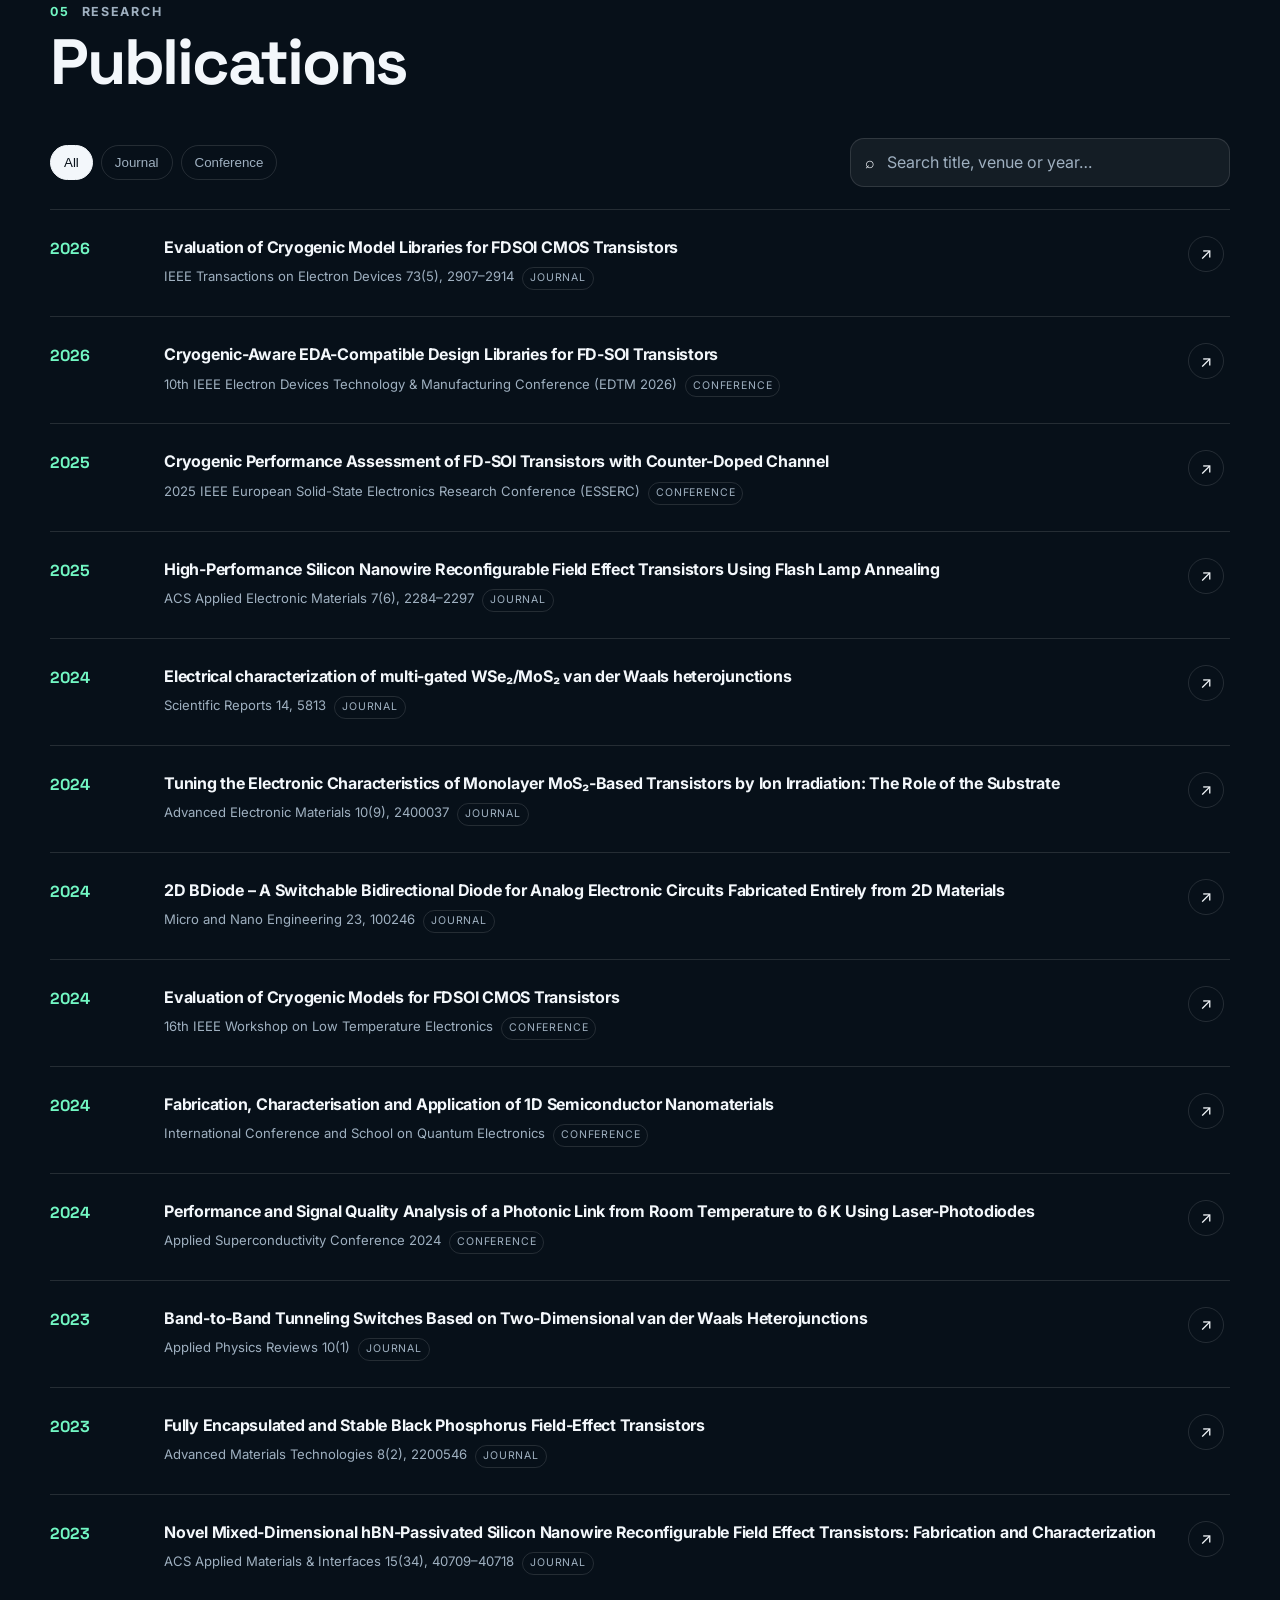
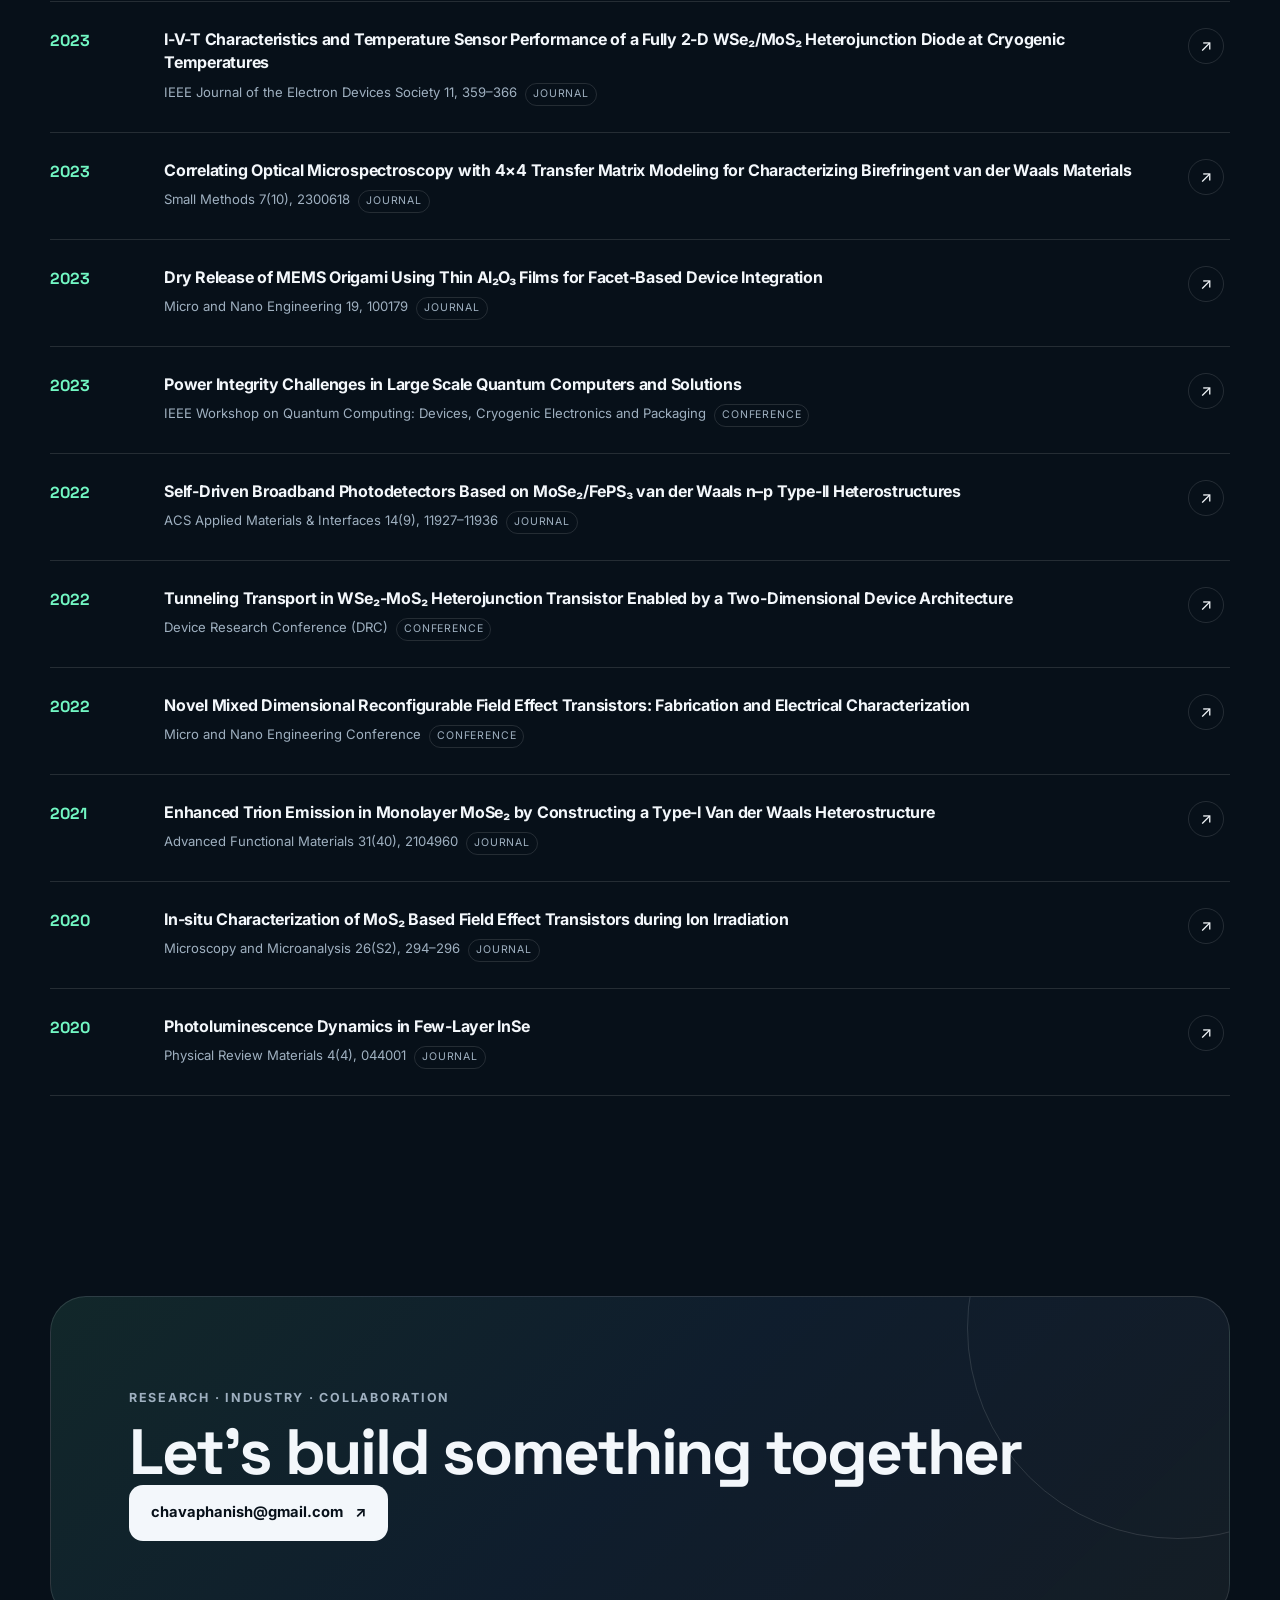
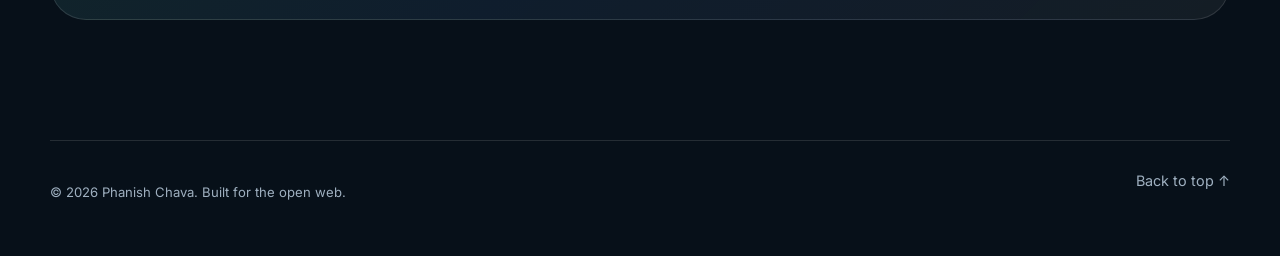
==== commit 1cc9d7ad: "Update index.html logo" ====
--- a/index.html
+++ b/index.html
@@ -19,7 +19,7 @@
   <header class="site-header" id="top">
     <a class="brand" href="#top" aria-label="Back to top">
       <span class="brand-mark">PC</span>
-      <span class="gradient-text">Phanish Chava, Ph.D.</span>
+      Phanish <span class="gradient-text"> Chava, Ph.D.</span>
     </a>
     <nav class="desktop-nav" aria-label="Primary navigation">
       <a href="#about">About</a><a href="#expertise">Expertise</a><a href="#experience">Experience</a><a href="#publications">Publications</a><a href="#contact">Contact</a>
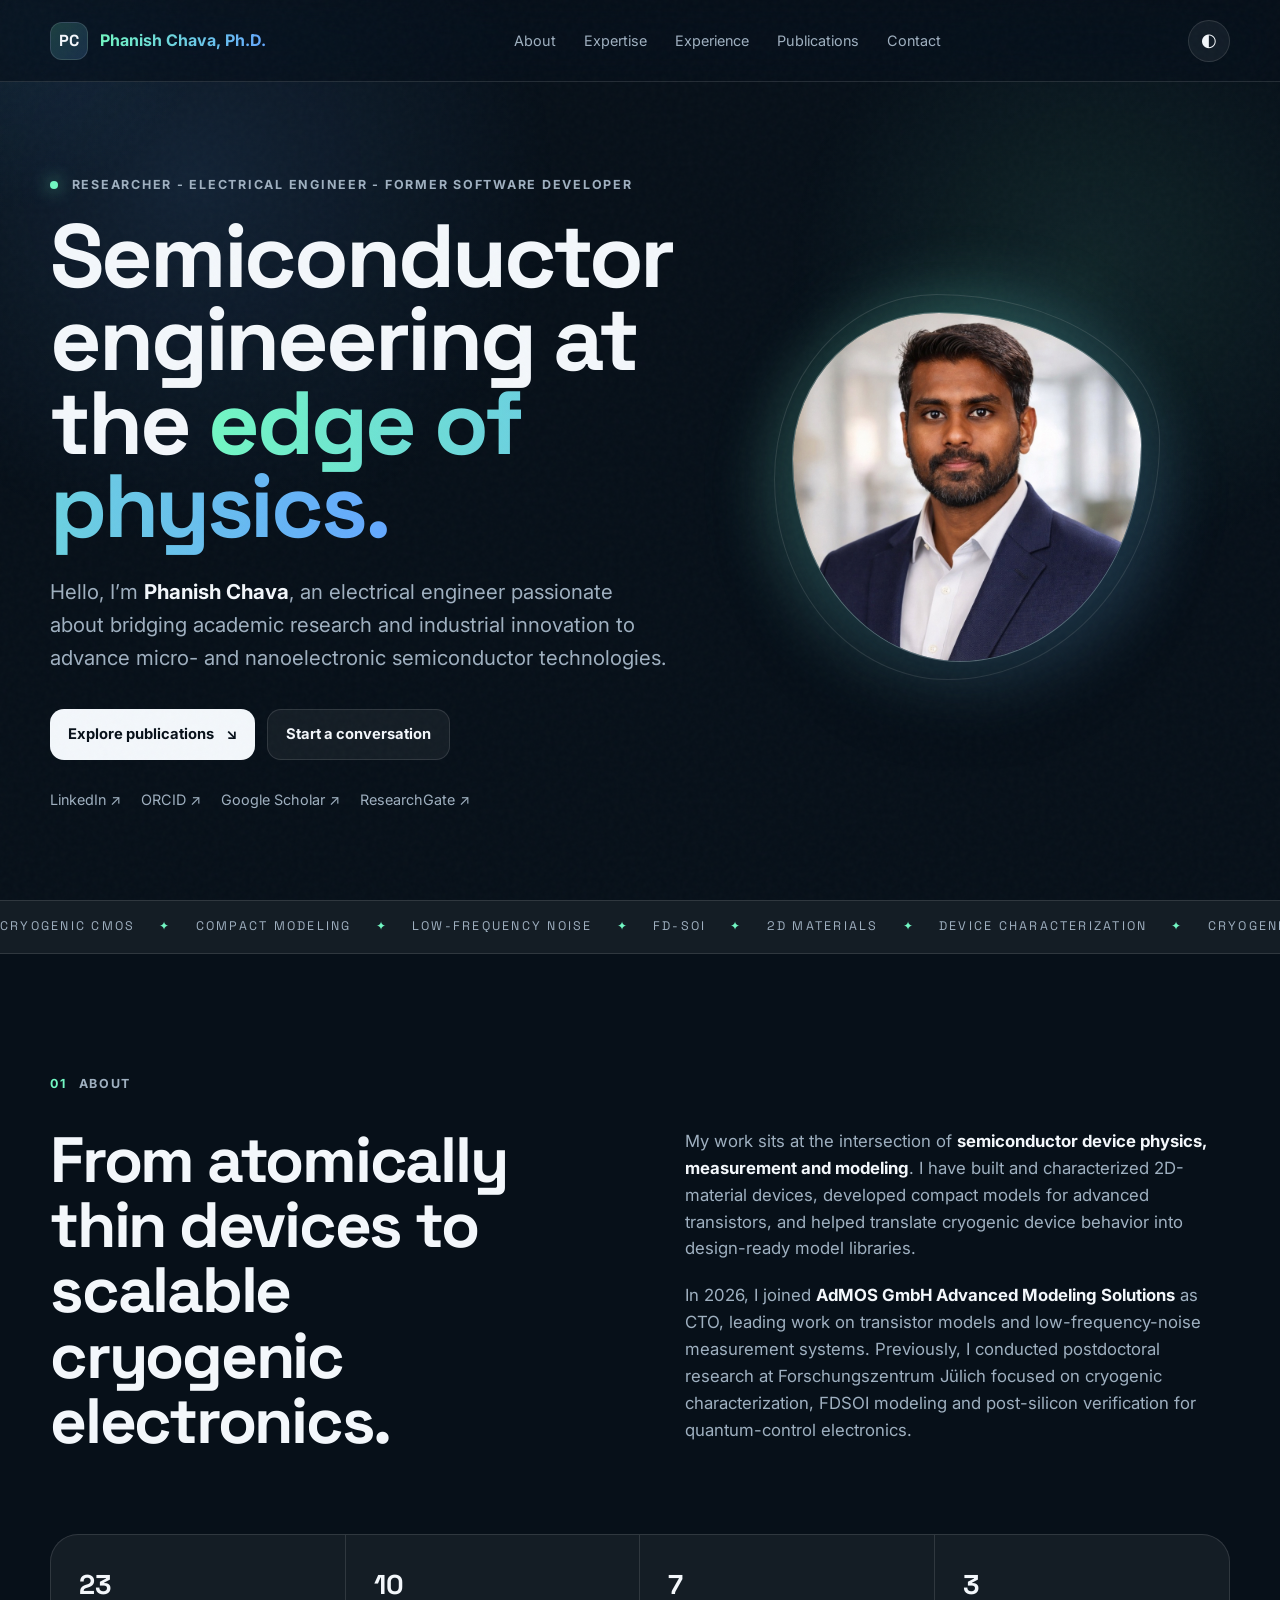
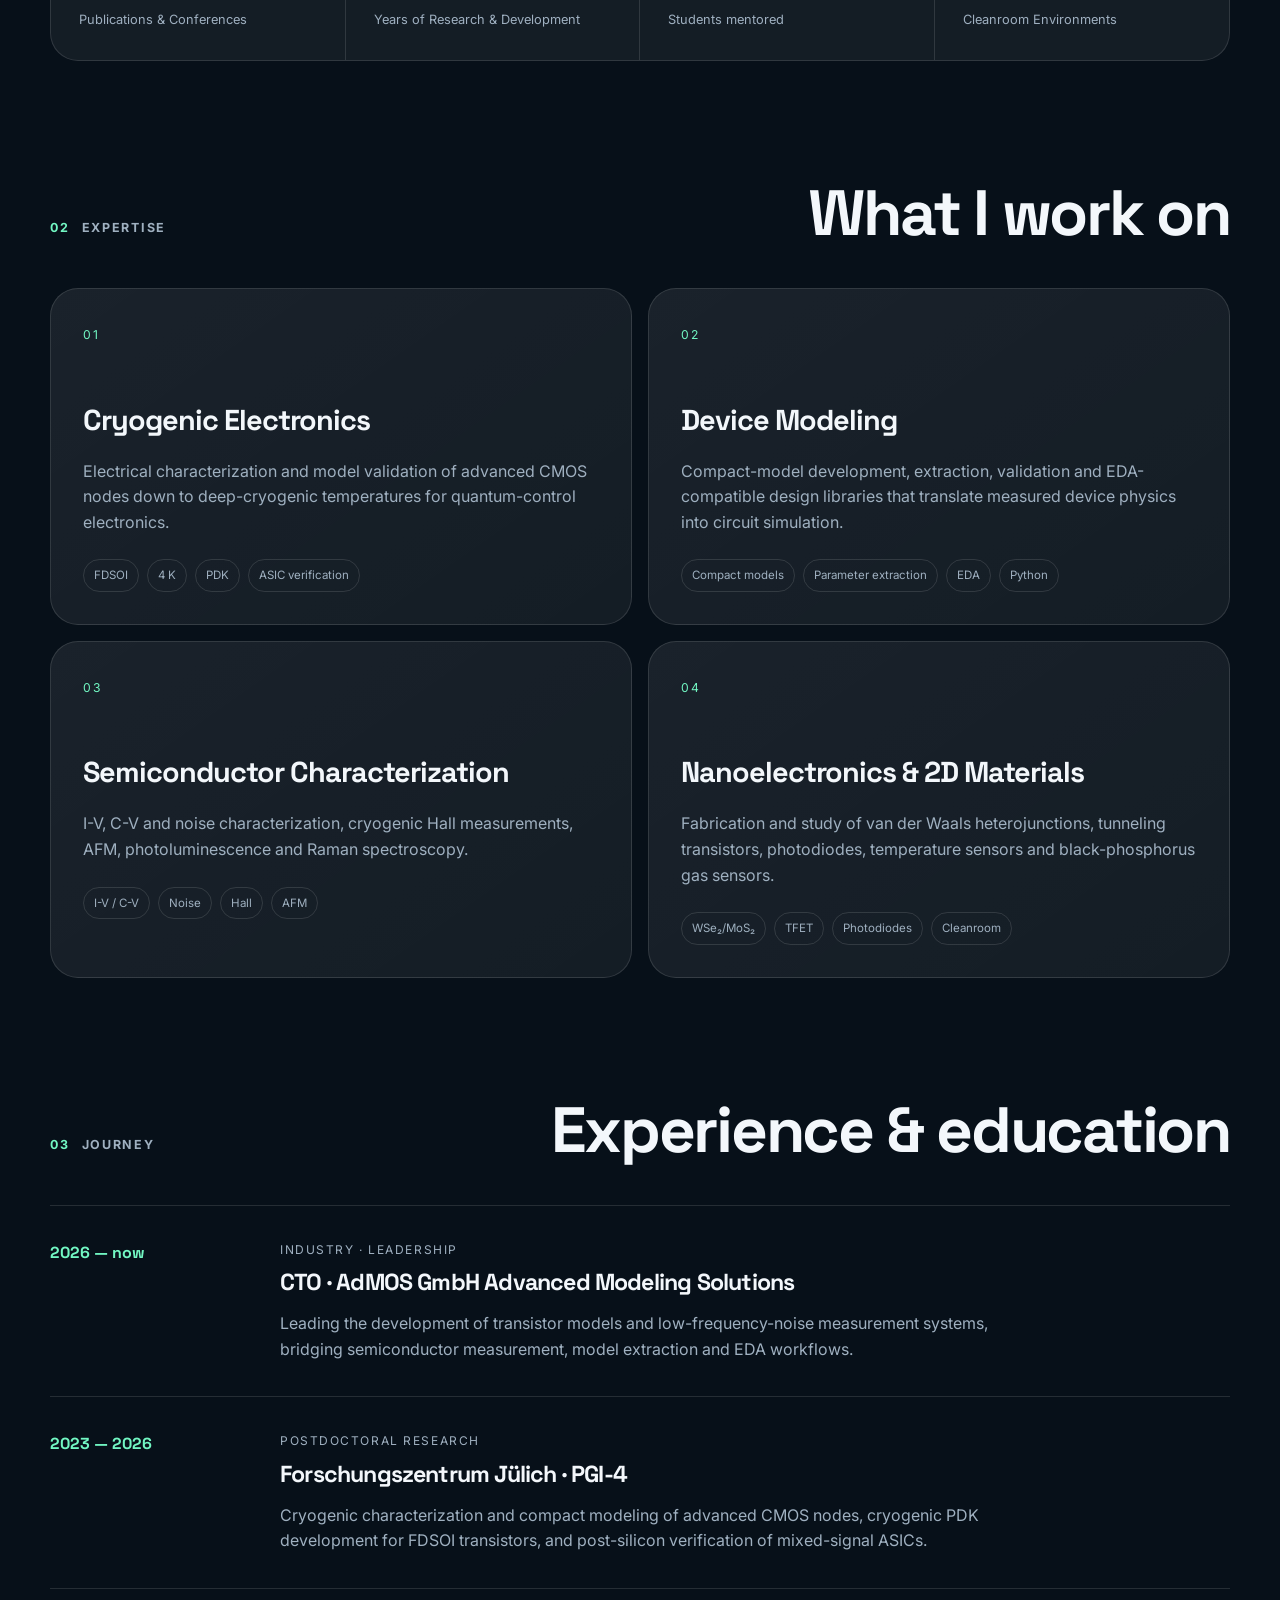
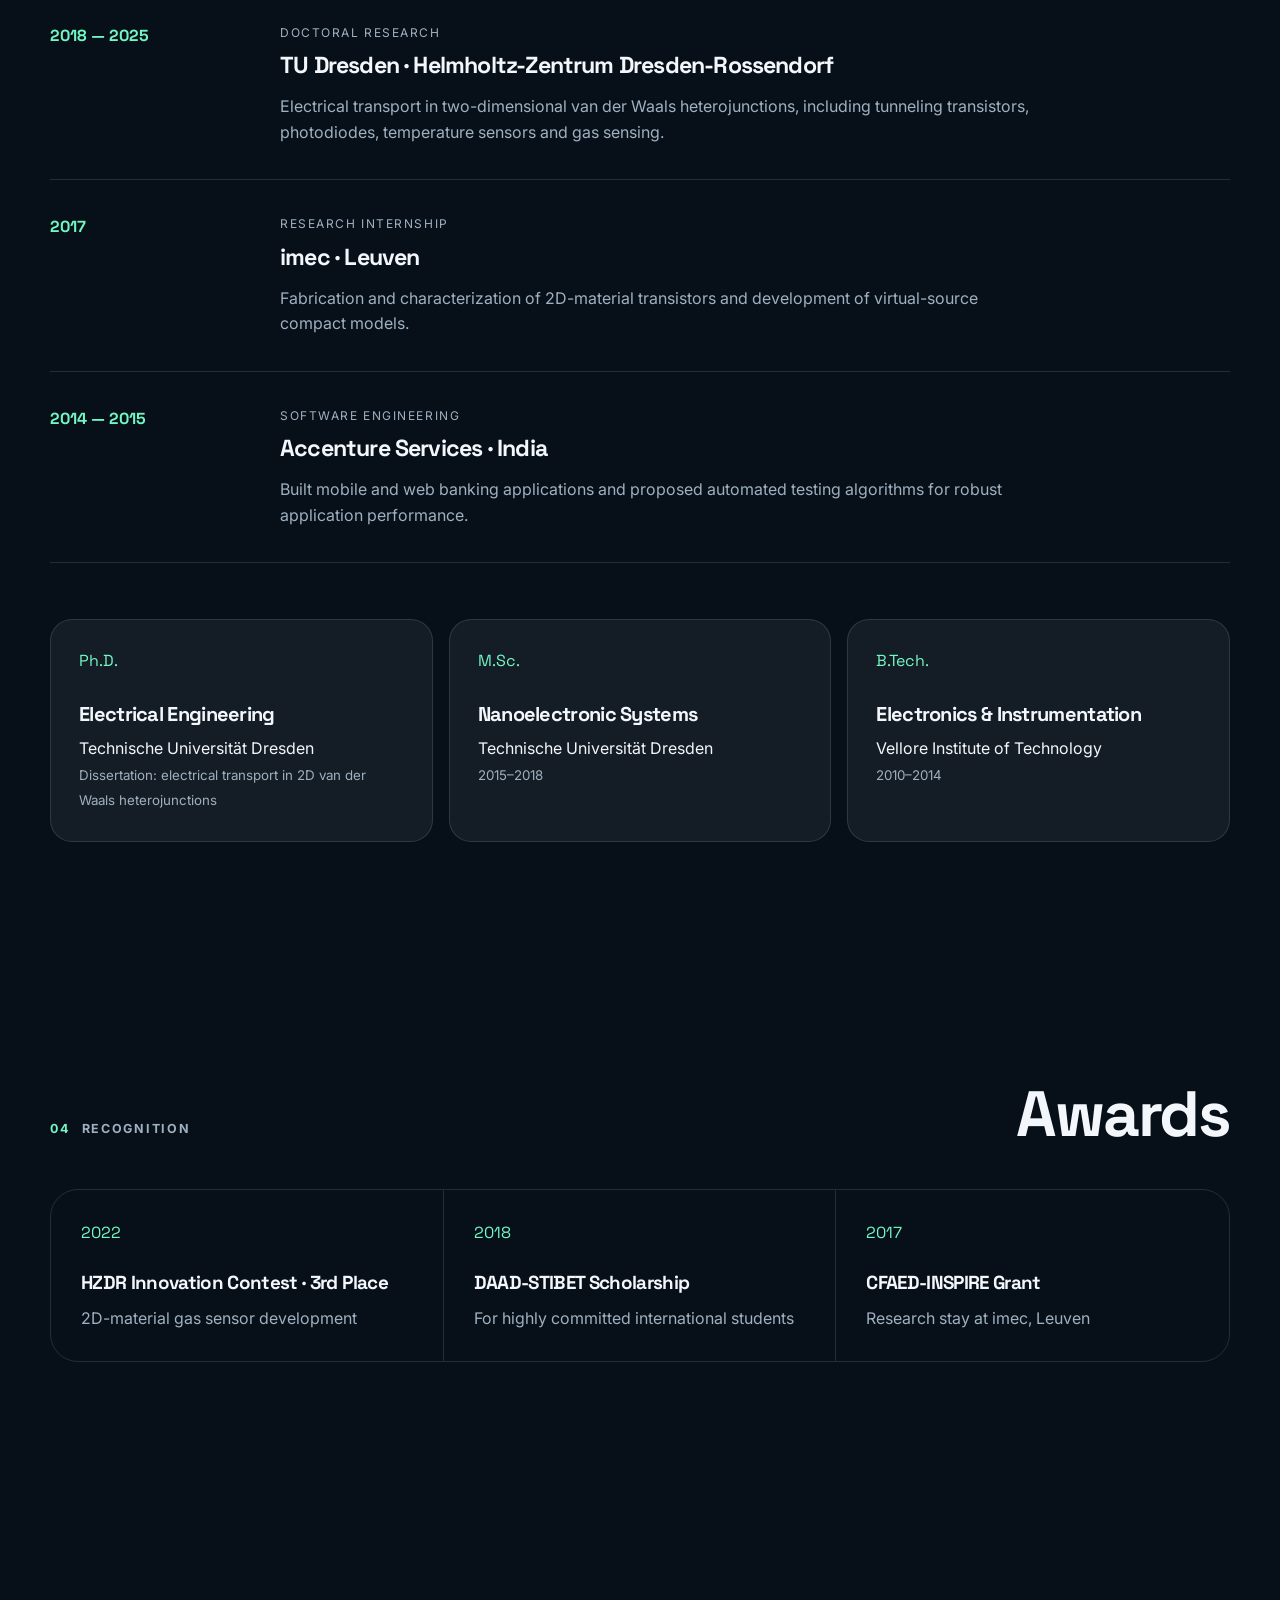
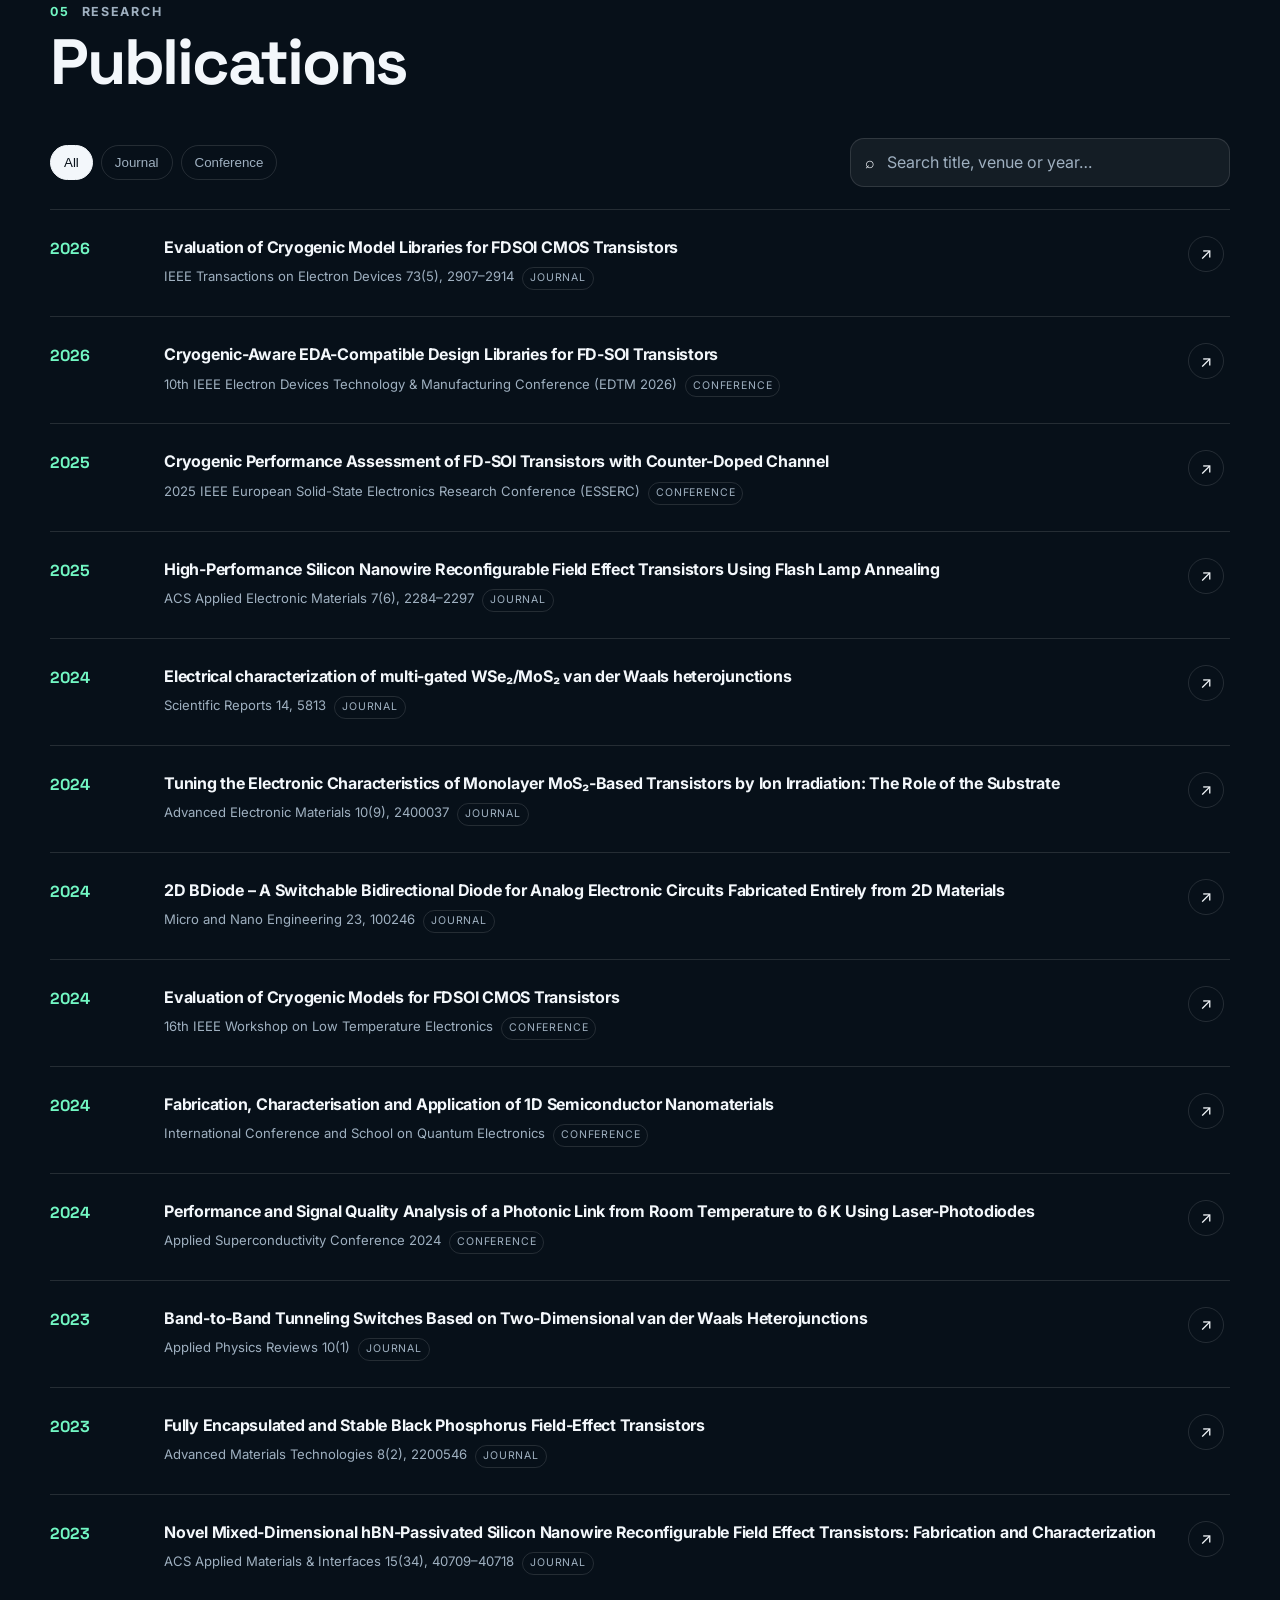
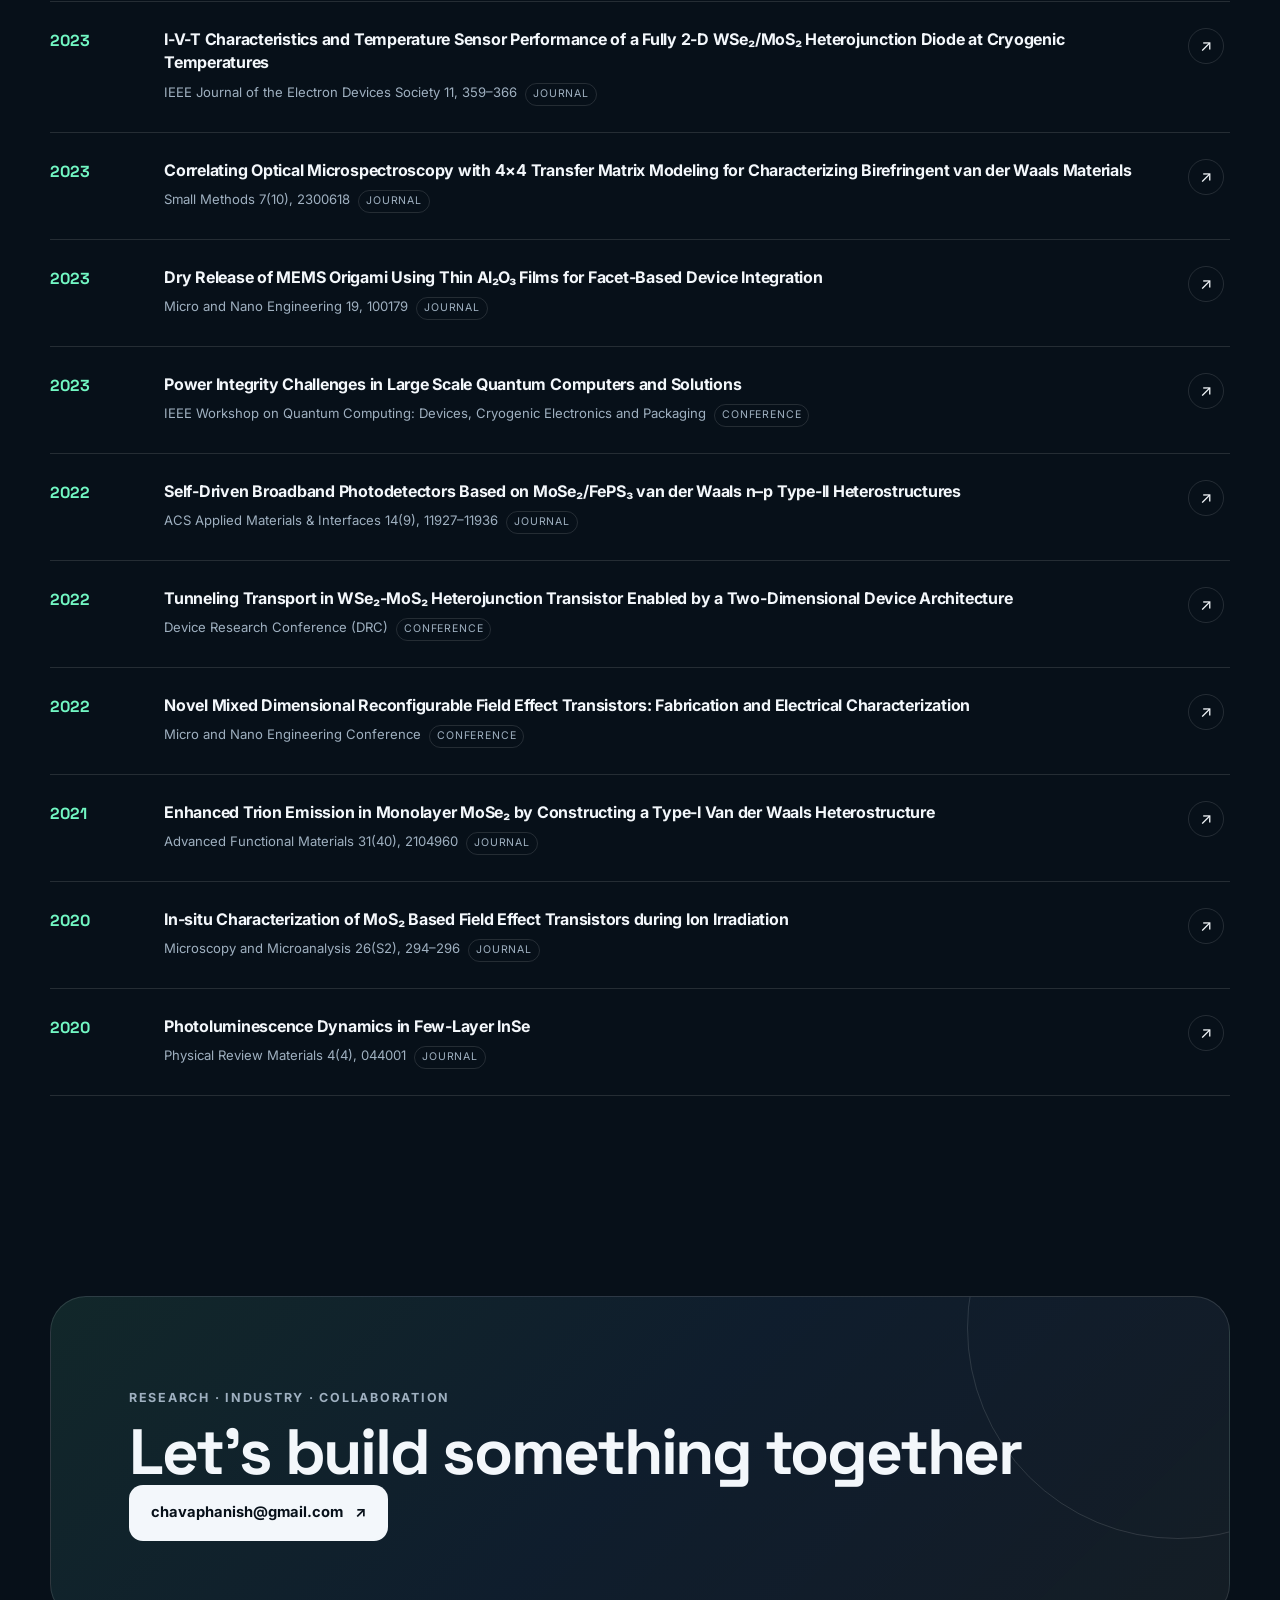
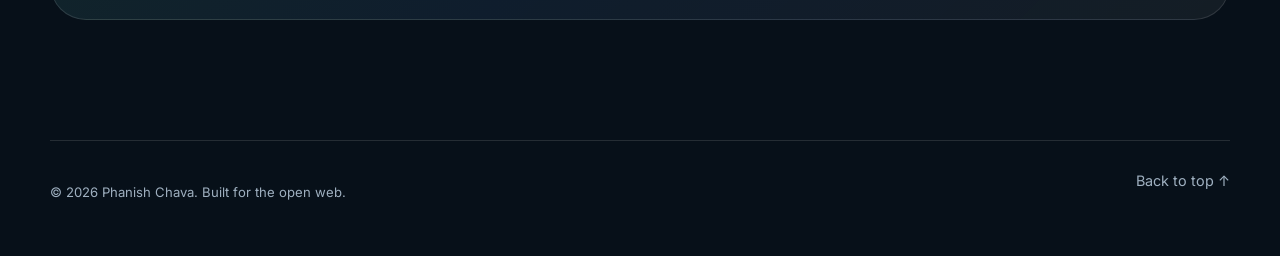
==== commit 51a3726b: "Update index.html About" ====
--- a/index.html
+++ b/index.html
@@ -19,7 +19,7 @@
   <header class="site-header" id="top">
     <a class="brand" href="#top" aria-label="Back to top">
       <span class="brand-mark">PC</span>
-      Phanish <span class="gradient-text"> Chava, Ph.D.</span>
+      <span class="gradient-text"><strong>Phanish Chava,</strong> Ph.D.</span>
     </a>
     <nav class="desktop-nav" aria-label="Primary navigation">
       <a href="#about">About</a><a href="#expertise">Expertise</a><a href="#experience">Experience</a><a href="#publications">Publications</a><a href="#contact">Contact</a>
@@ -69,8 +69,10 @@
         </div>
       </div>
       <div class="stats-grid reveal">
-        <article><strong id="publicationCount">23</strong><span>publications & conference works listed</span></article>
-        <article><strong>10+</strong><span>years across research & software</span></article>
+        <article><strong id="publicationCount">23</strong><span>Publications & Conferences</span></article>
+        <article><strong>10</strong><span>Years of Research & Development</span></article>
+        <article><strong>7</strong><span>Students mentored</span></article>
+        <article><strong>3</strong><span>Cleanroom Environments</span></article>
       </div>
     </section>
 
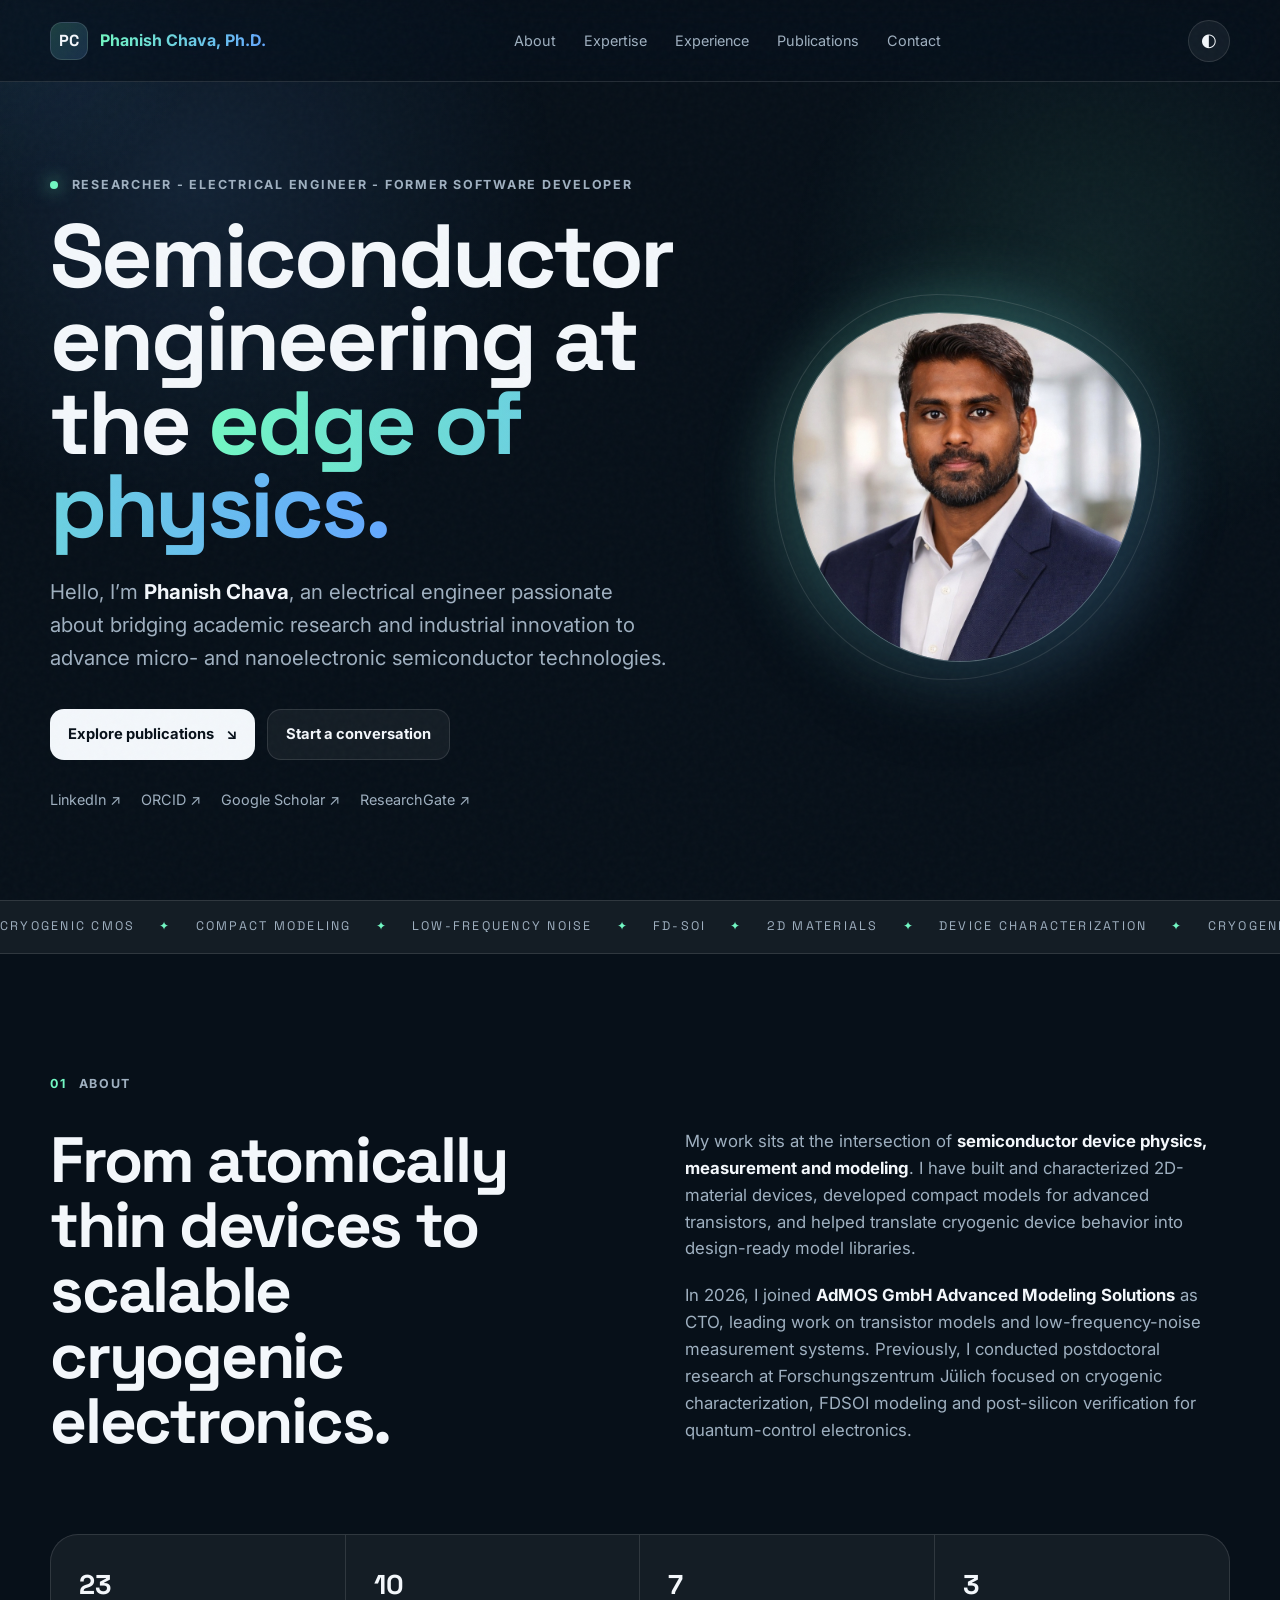
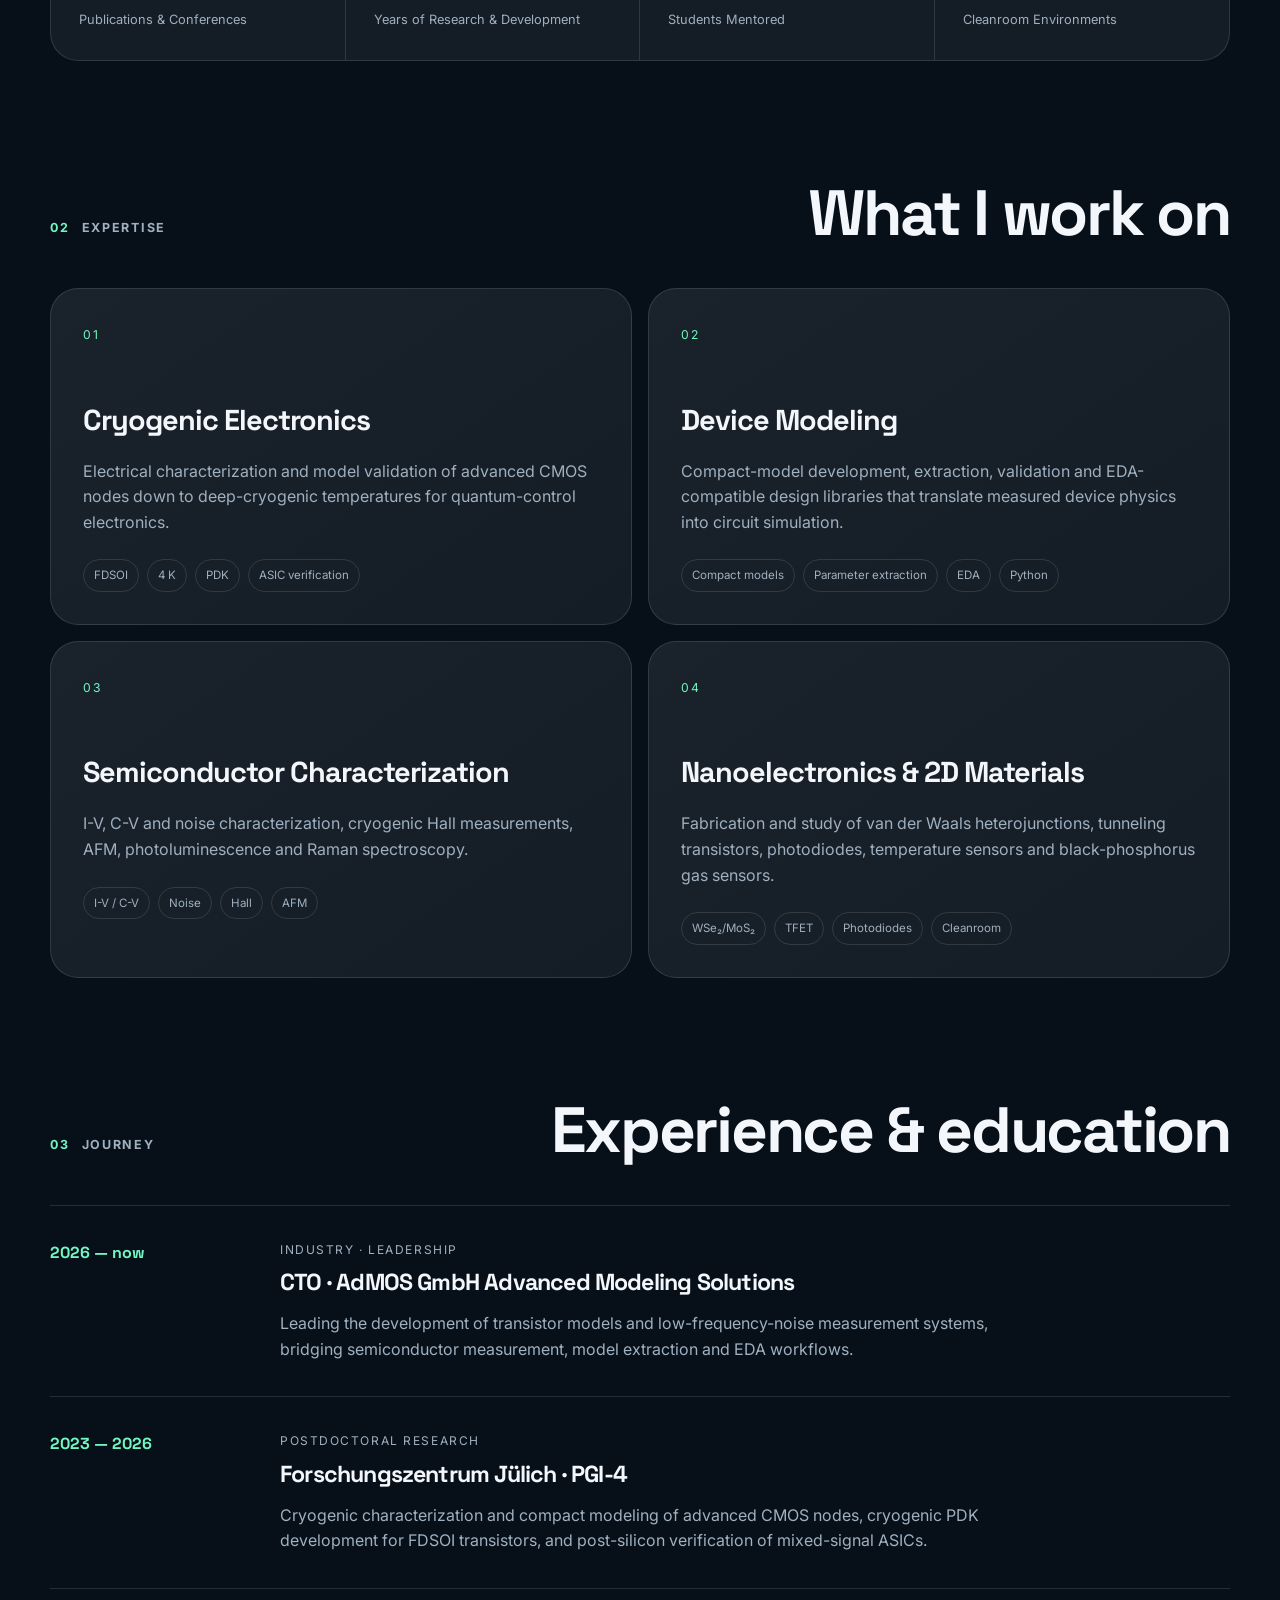
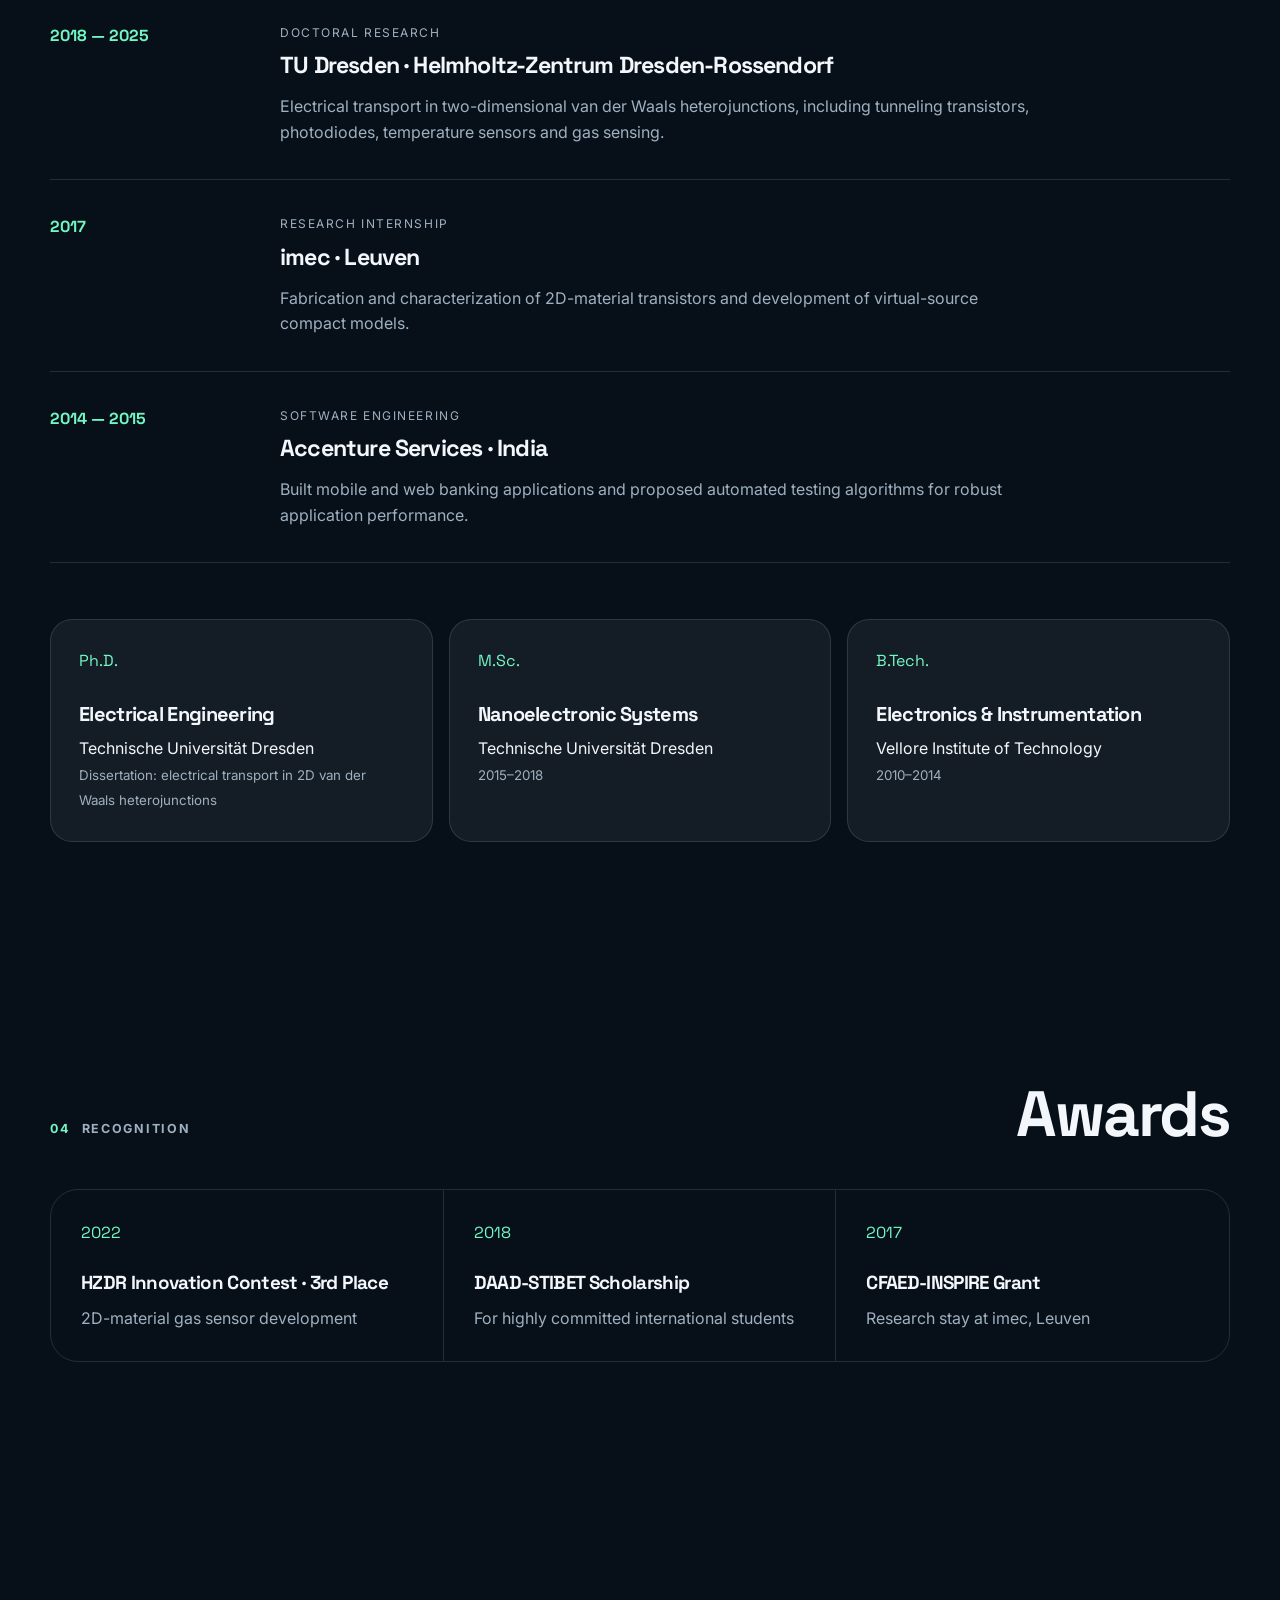
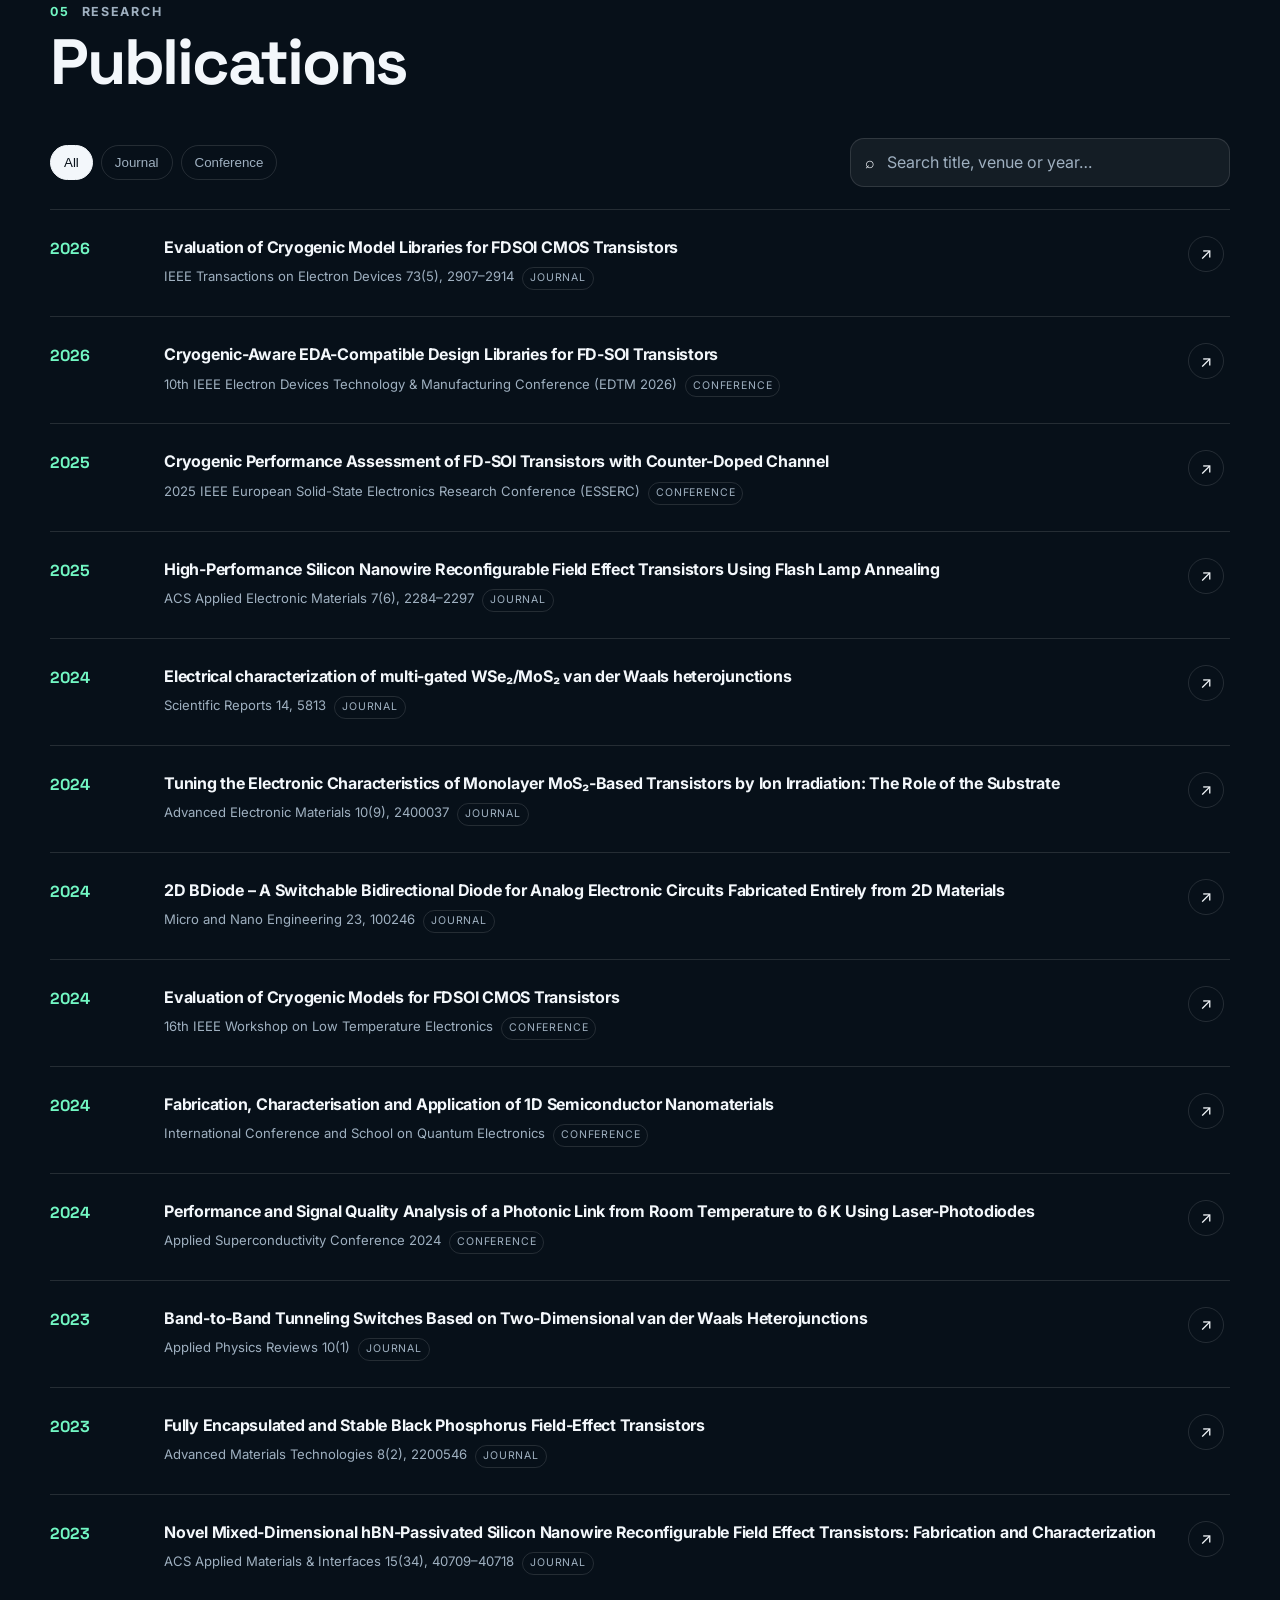
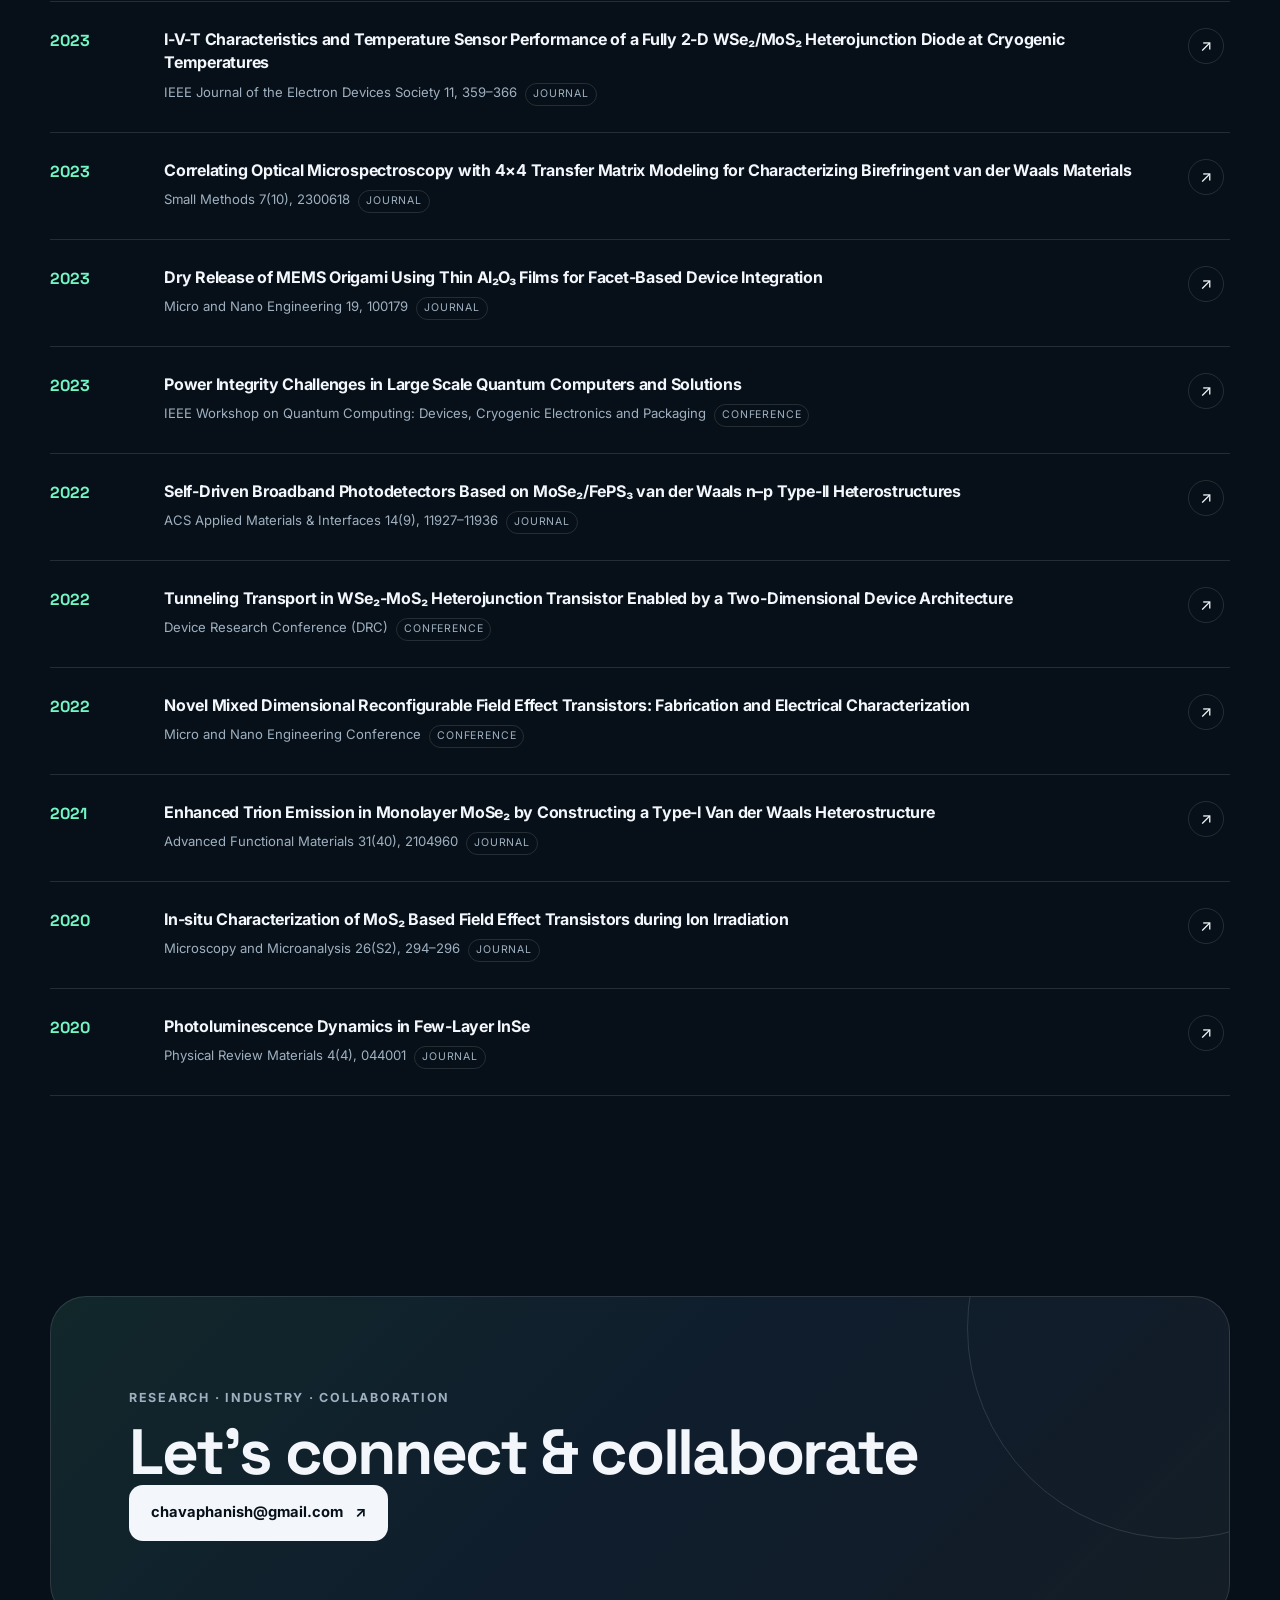
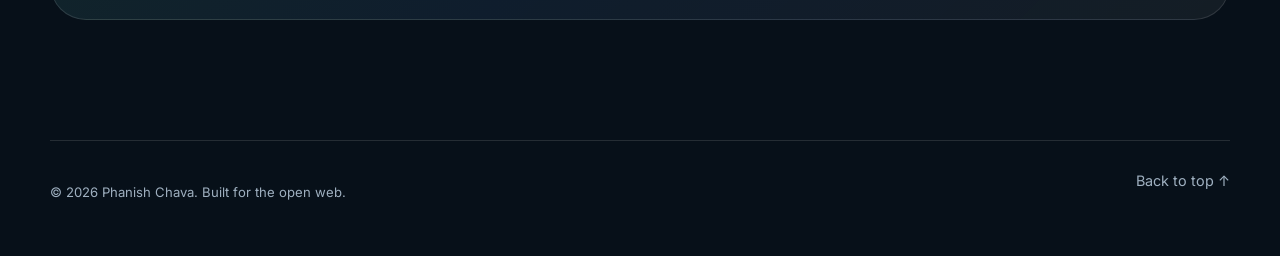
==== commit e857fa85: "Update index.html Collab" ====
--- a/index.html
+++ b/index.html
@@ -71,7 +71,7 @@
       <div class="stats-grid reveal">
         <article><strong id="publicationCount">23</strong><span>Publications & Conferences</span></article>
         <article><strong>10</strong><span>Years of Research & Development</span></article>
-        <article><strong>7</strong><span>Students mentored</span></article>
+        <article><strong>7</strong><span>Students Mentored</span></article>
         <article><strong>3</strong><span>Cleanroom Environments</span></article>
       </div>
     </section>
@@ -131,7 +131,7 @@
     <section id="contact" class="contact-section section-shell reveal">
       <div class="contact-card">
         <p class="eyebrow">Research · Industry · Collaboration</p>
-        <h2>Let's build something together</h2>
+        <h2>Let's connect & collaborate</h2>
         <a class="button primary large" href="mailto:chavaphanish@gmail.com">chavaphanish@gmail.com <span>↗</span></a>
       </div>
     </section>
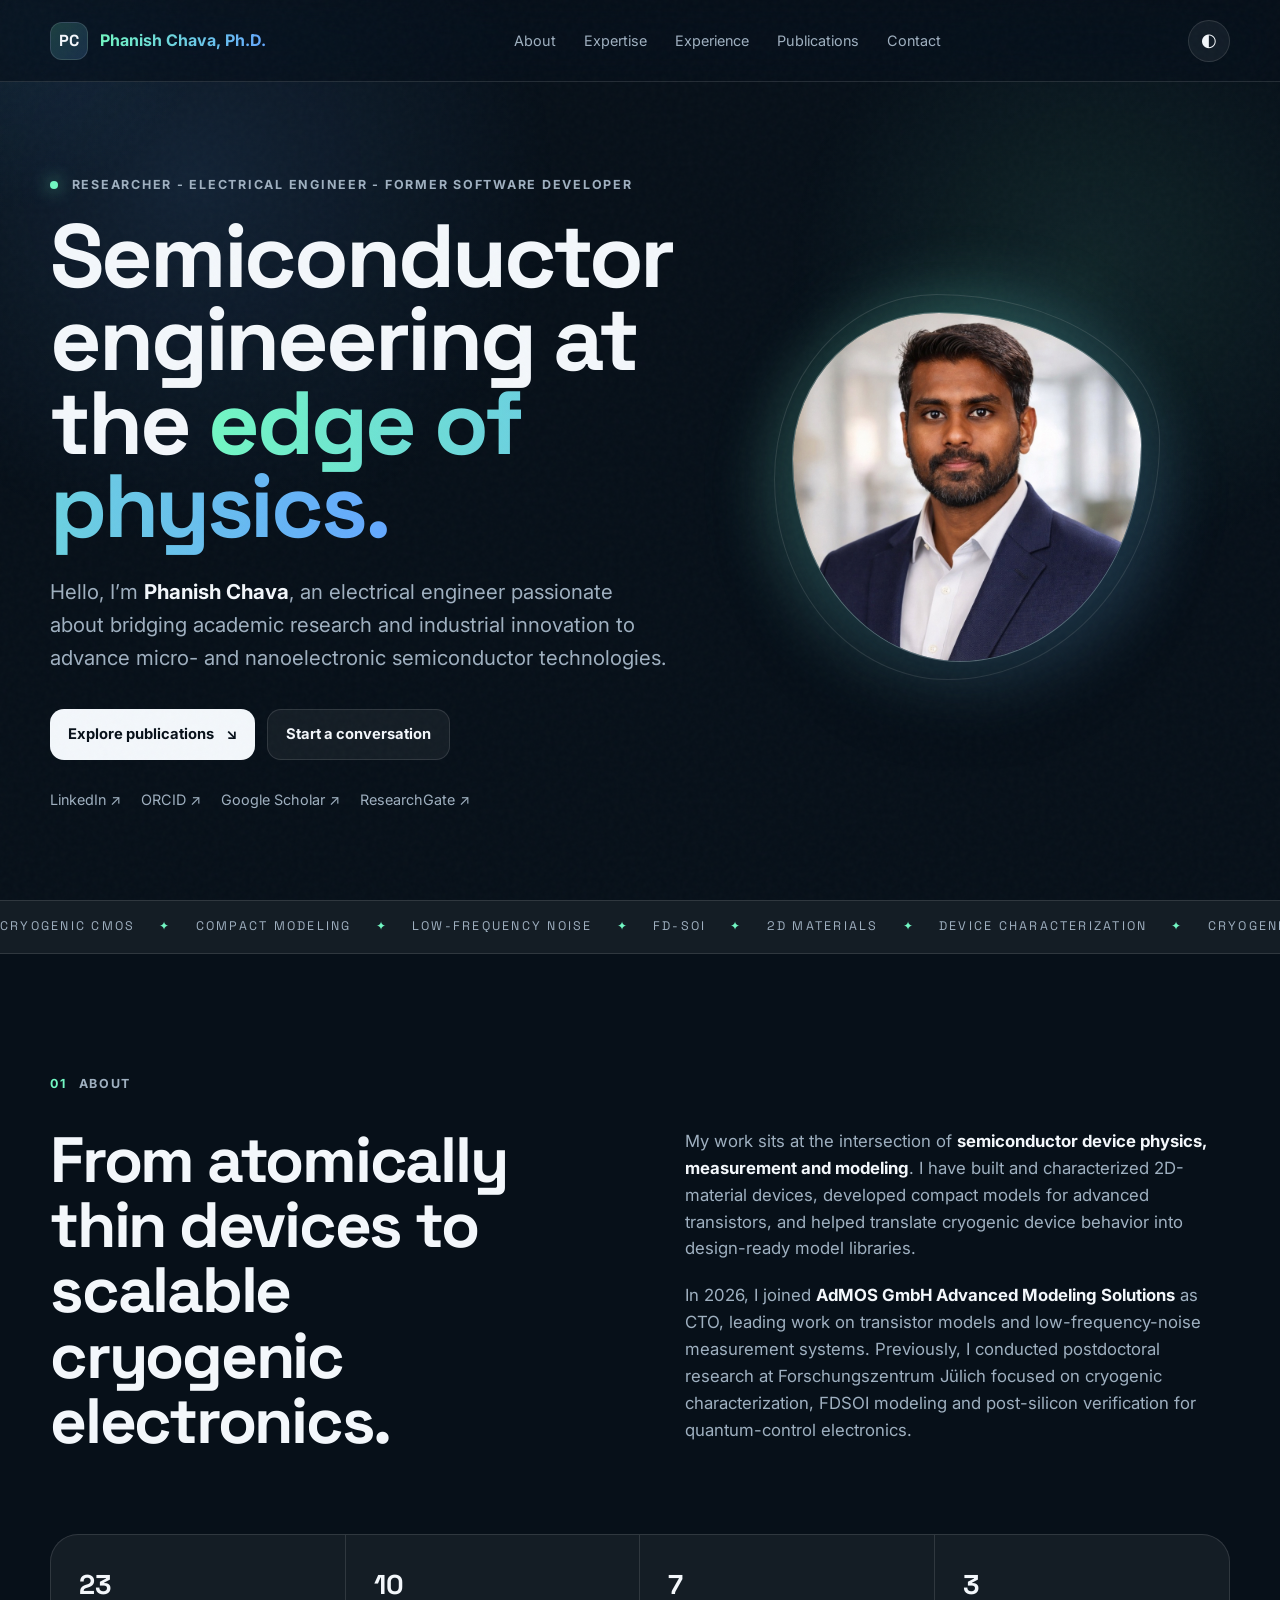
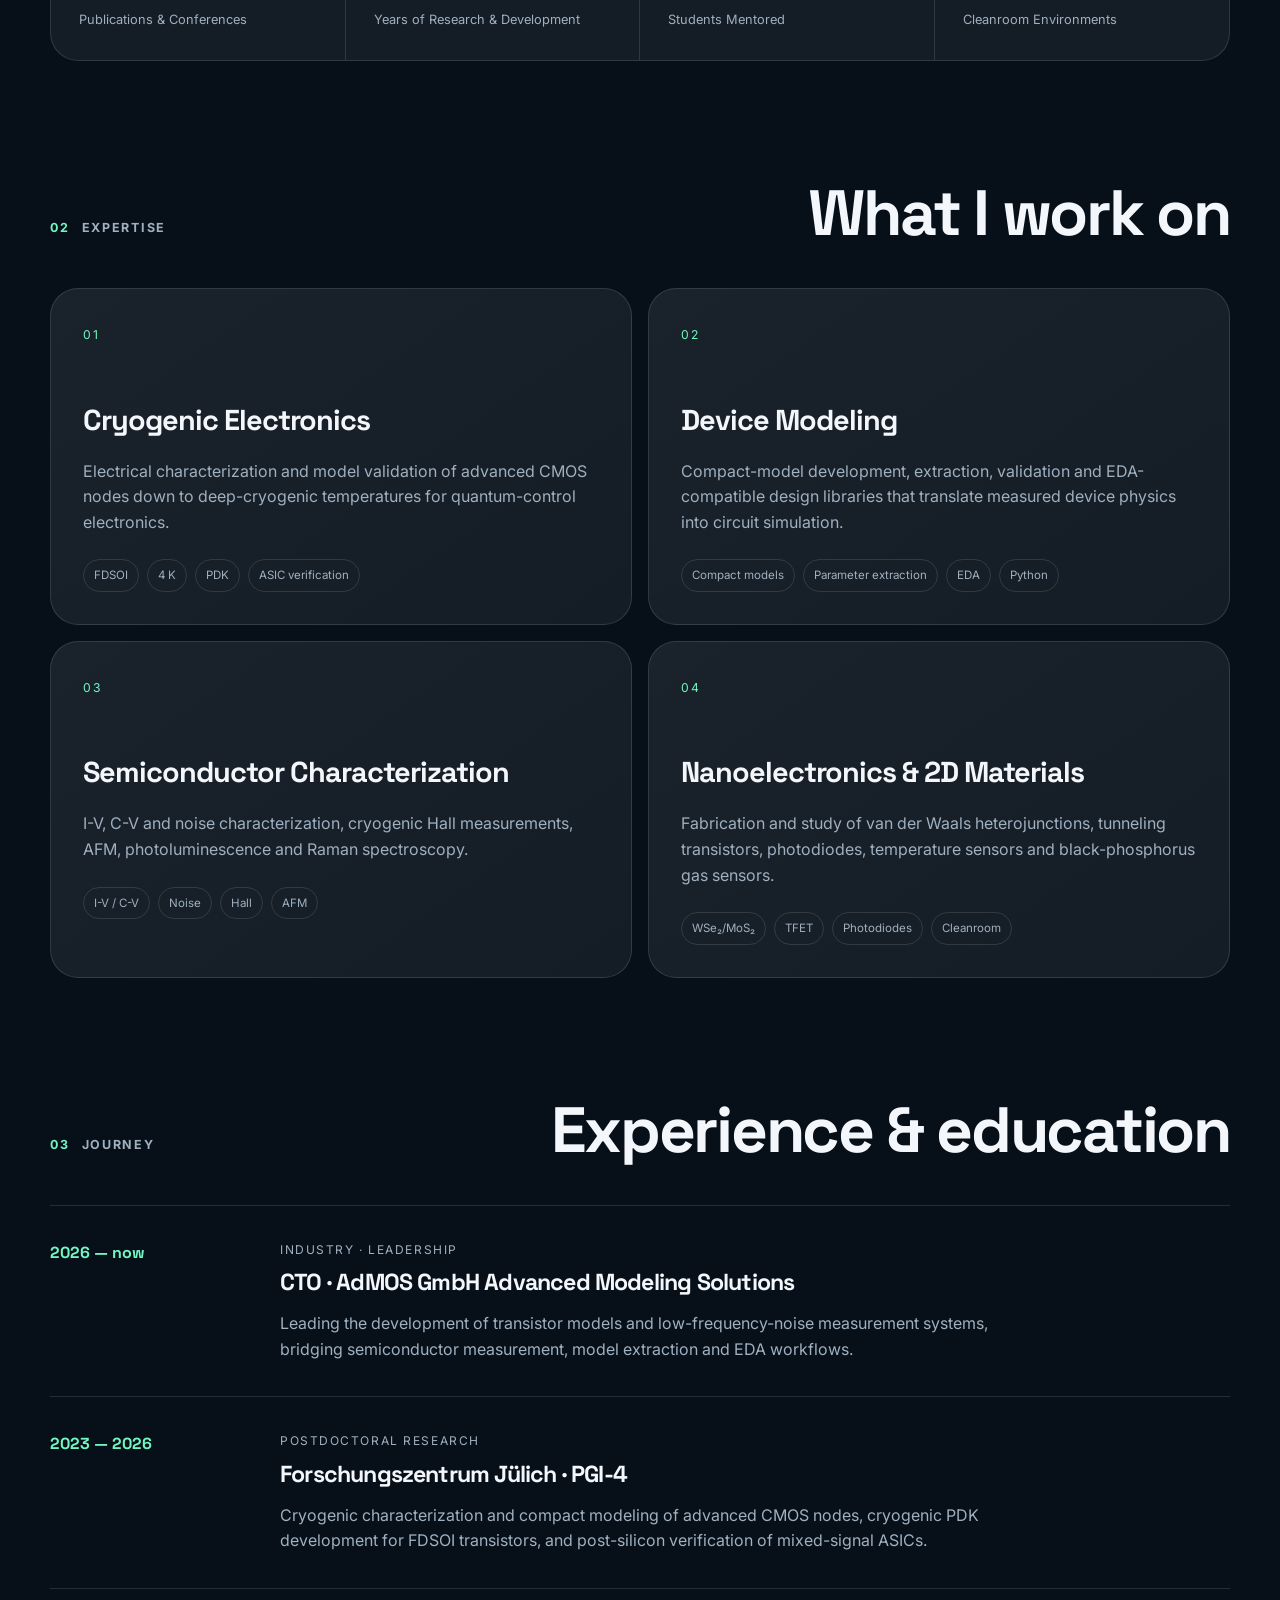
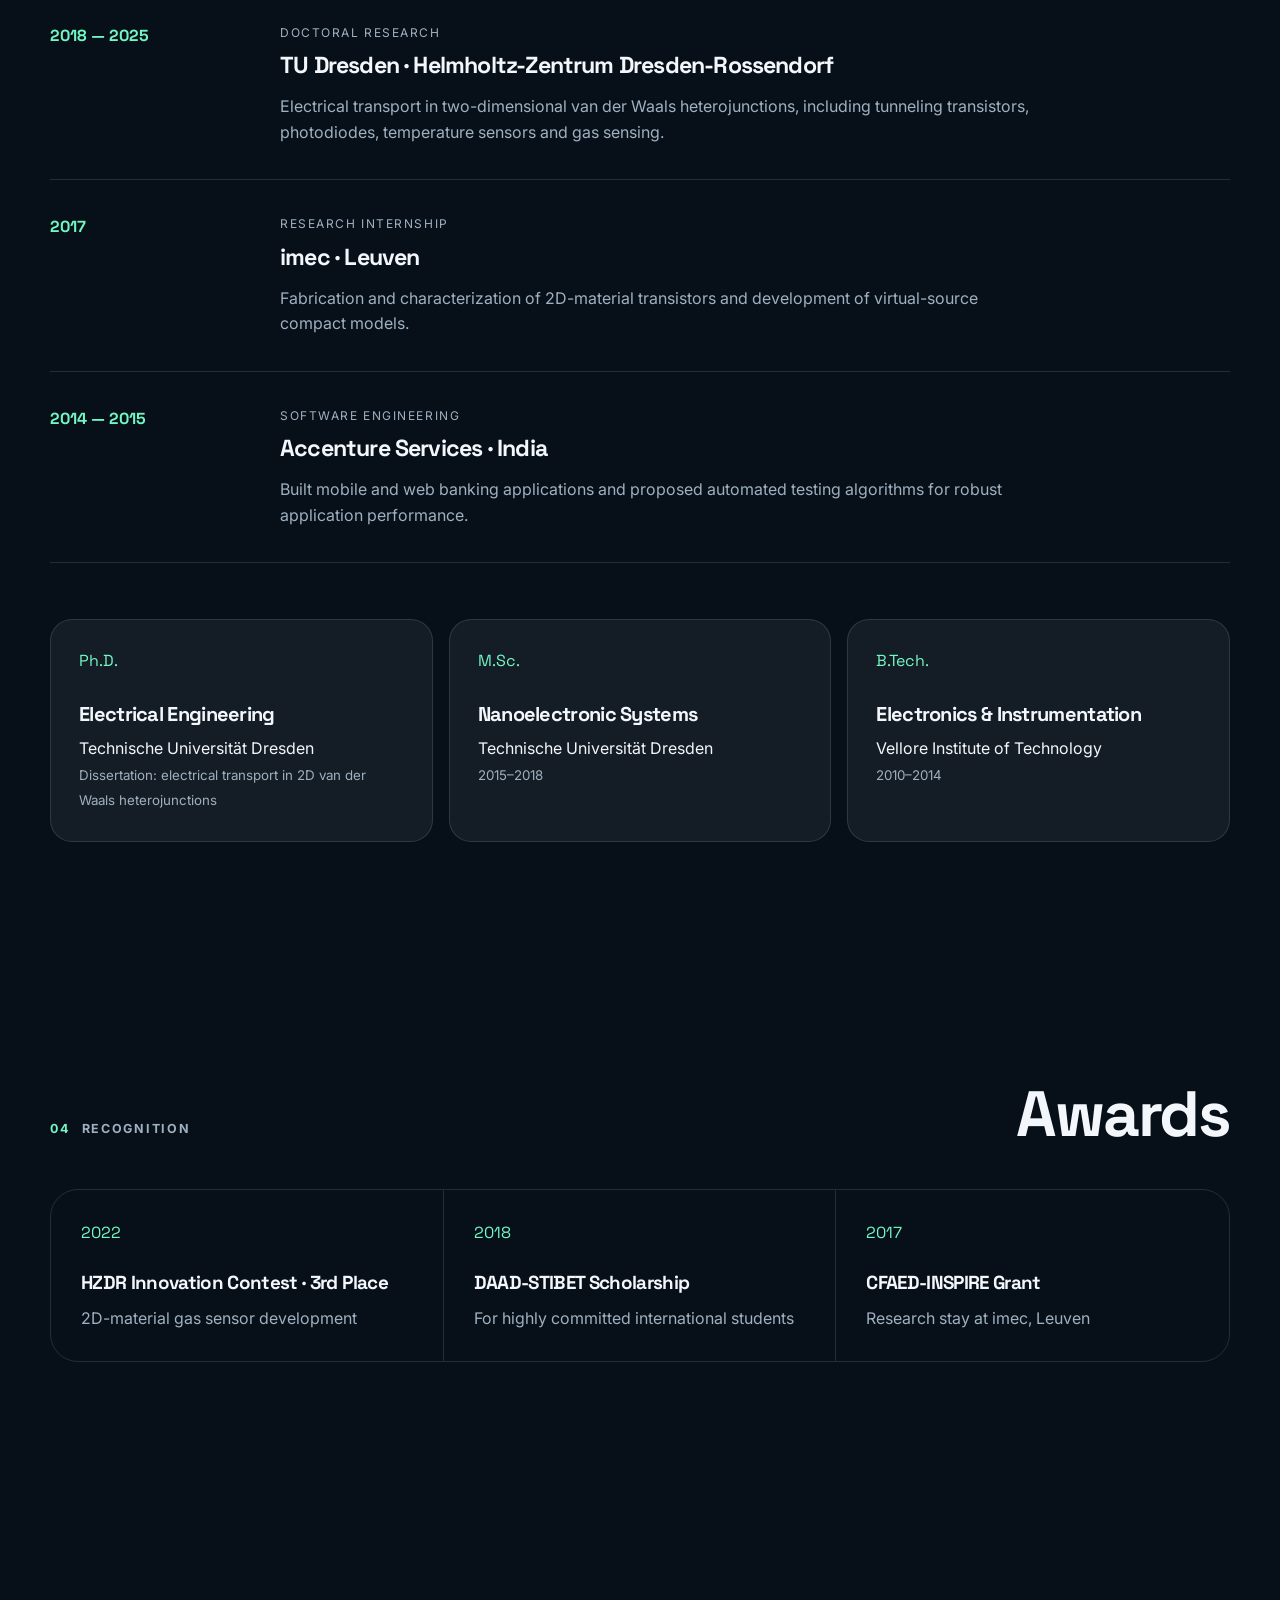
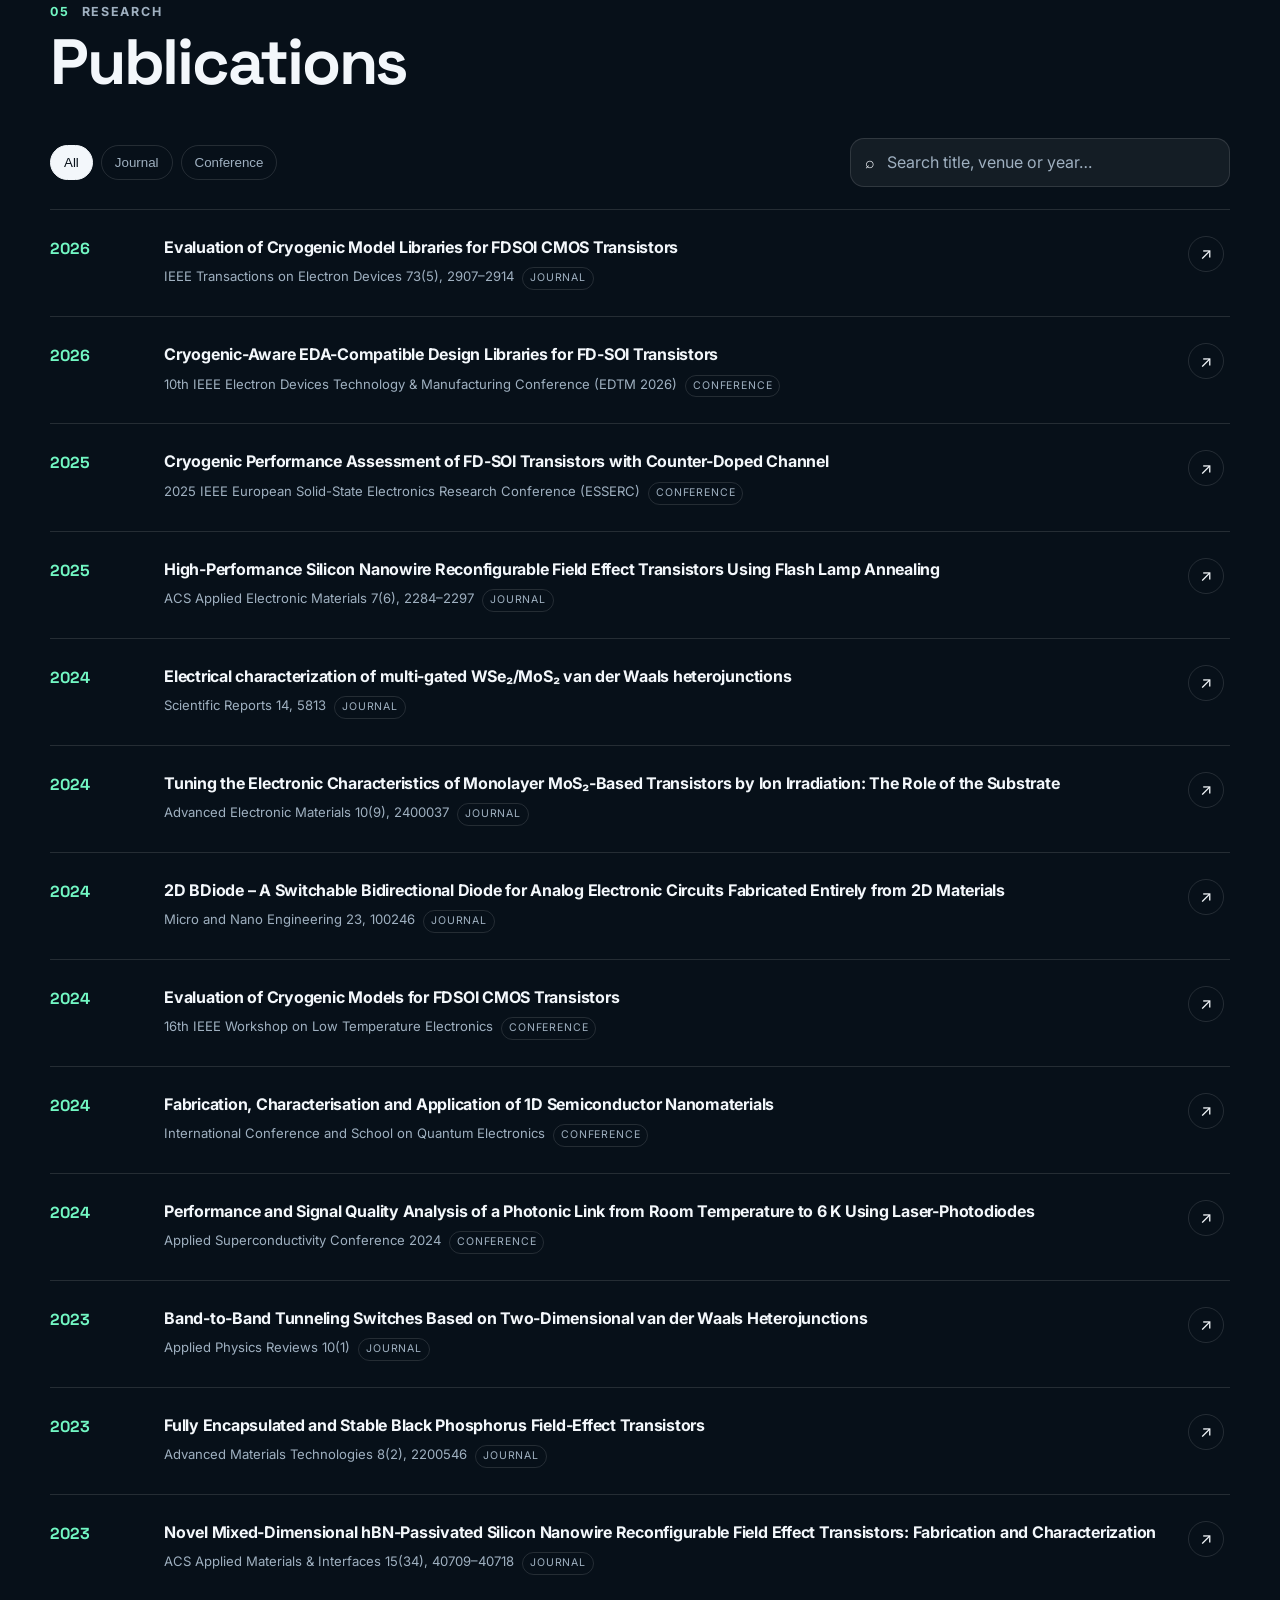
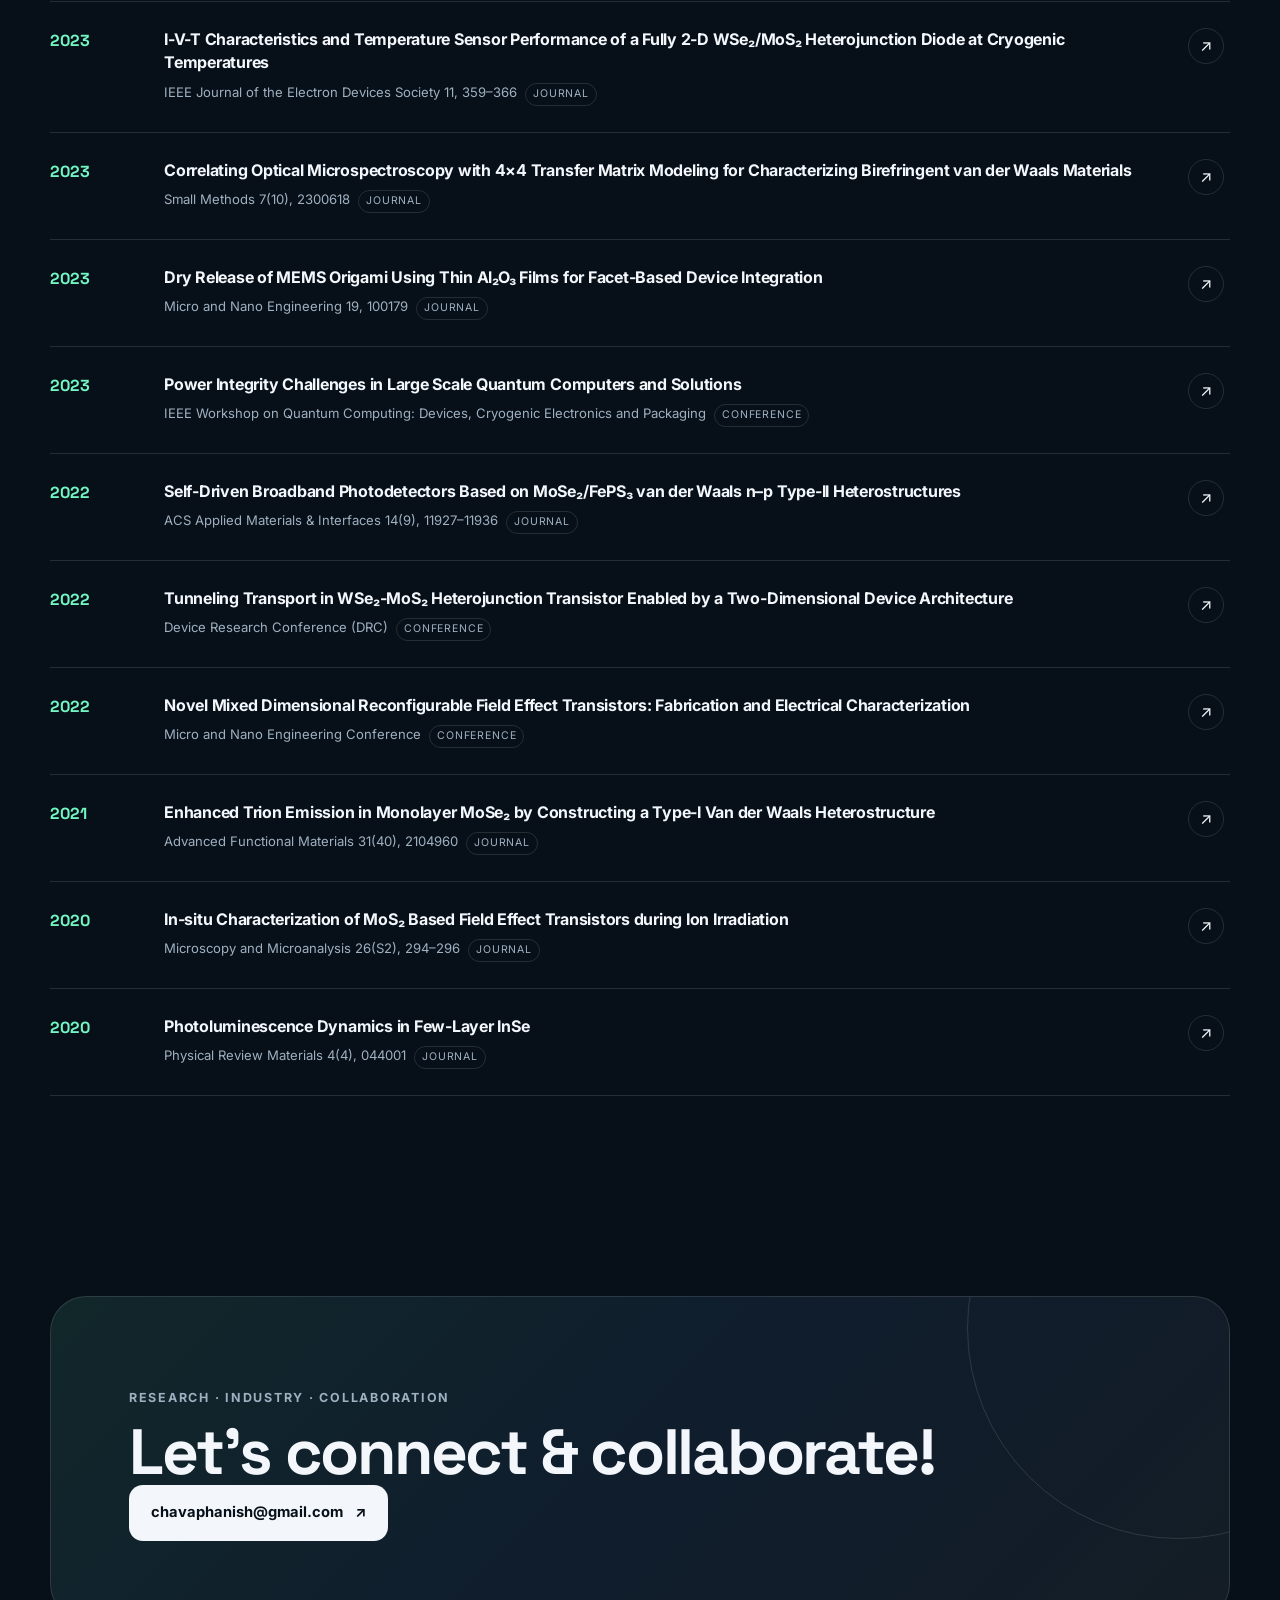
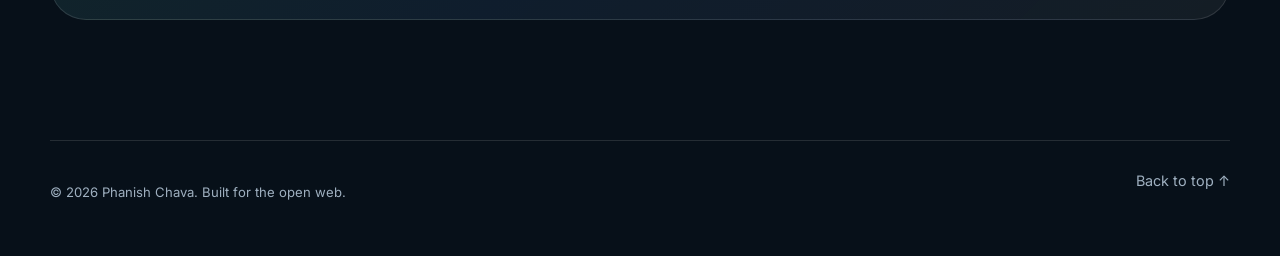
==== commit b0d1095a: "Update index.html" ====
--- a/index.html
+++ b/index.html
@@ -131,7 +131,7 @@
     <section id="contact" class="contact-section section-shell reveal">
       <div class="contact-card">
         <p class="eyebrow">Research · Industry · Collaboration</p>
-        <h2>Let's connect & collaborate</h2>
+        <h2>Let's connect & collaborate!</h2>
         <a class="button primary large" href="mailto:chavaphanish@gmail.com">chavaphanish@gmail.com <span>↗</span></a>
       </div>
     </section>
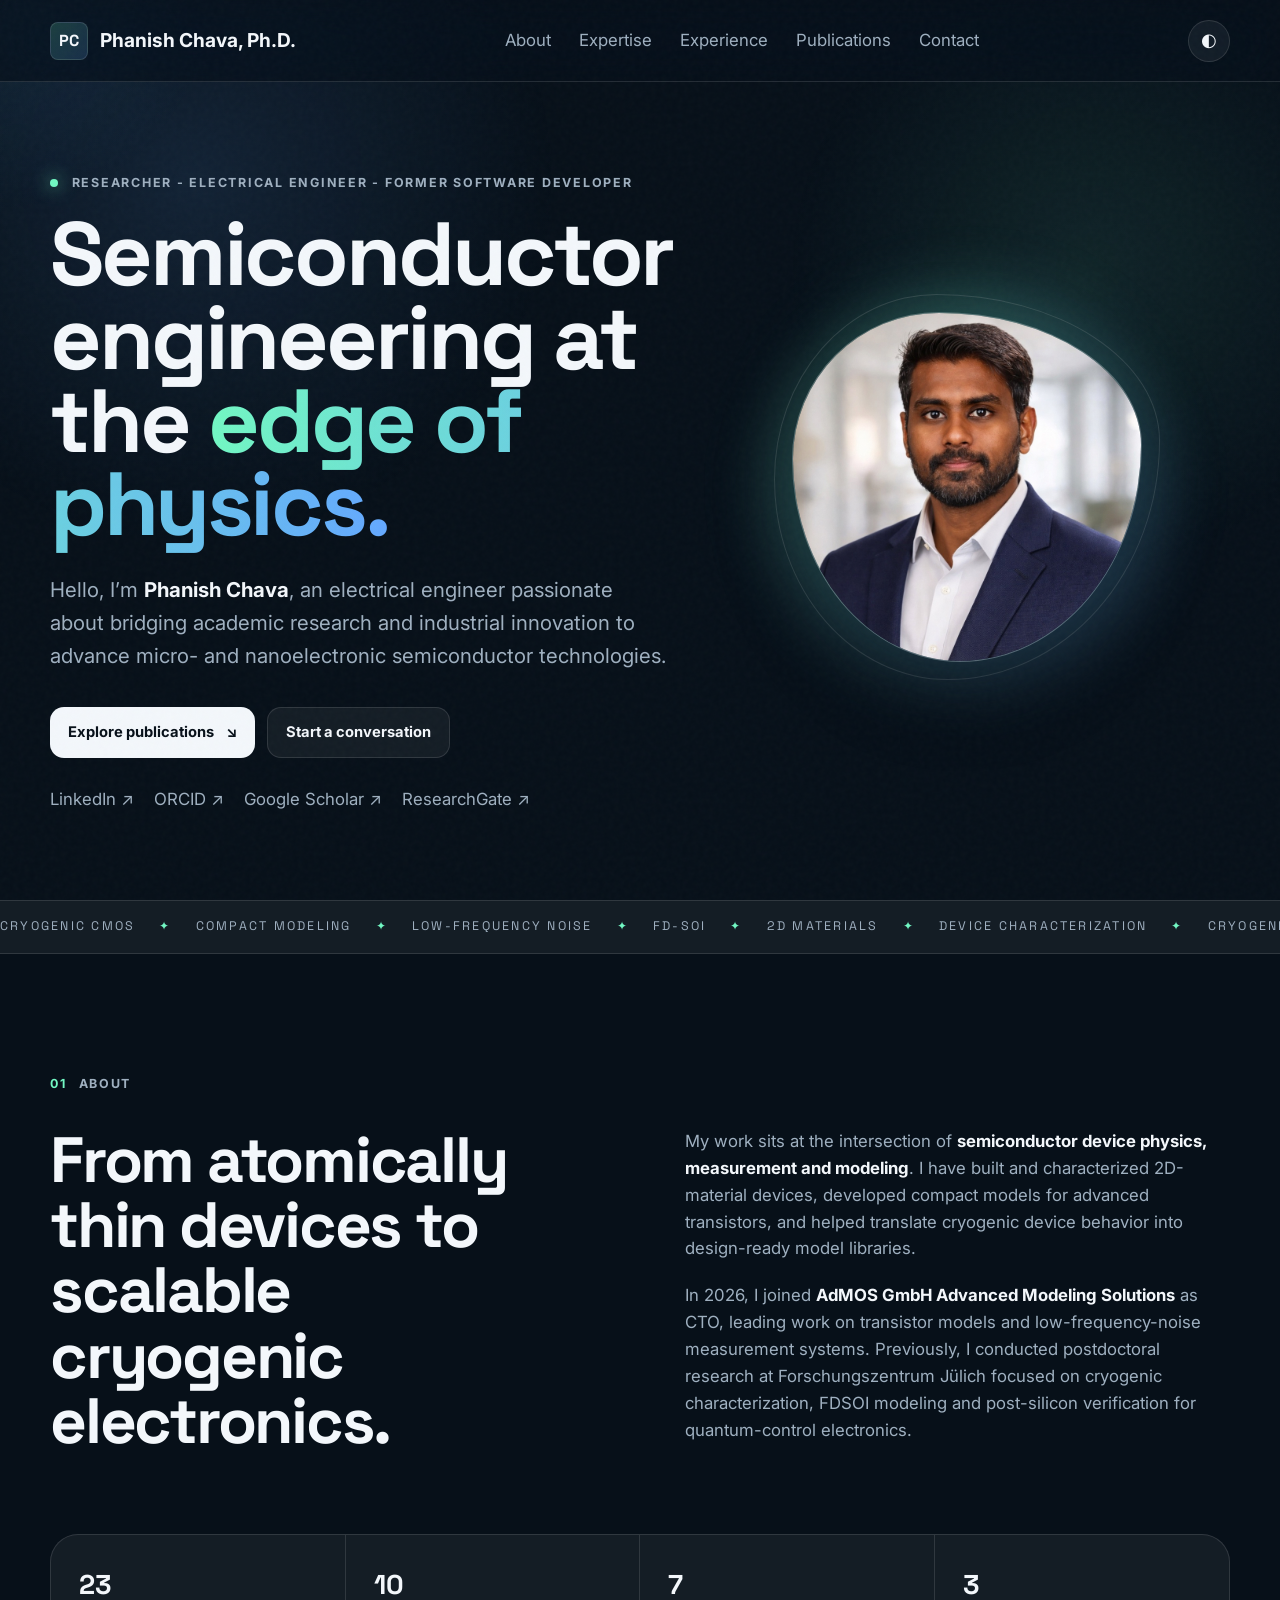
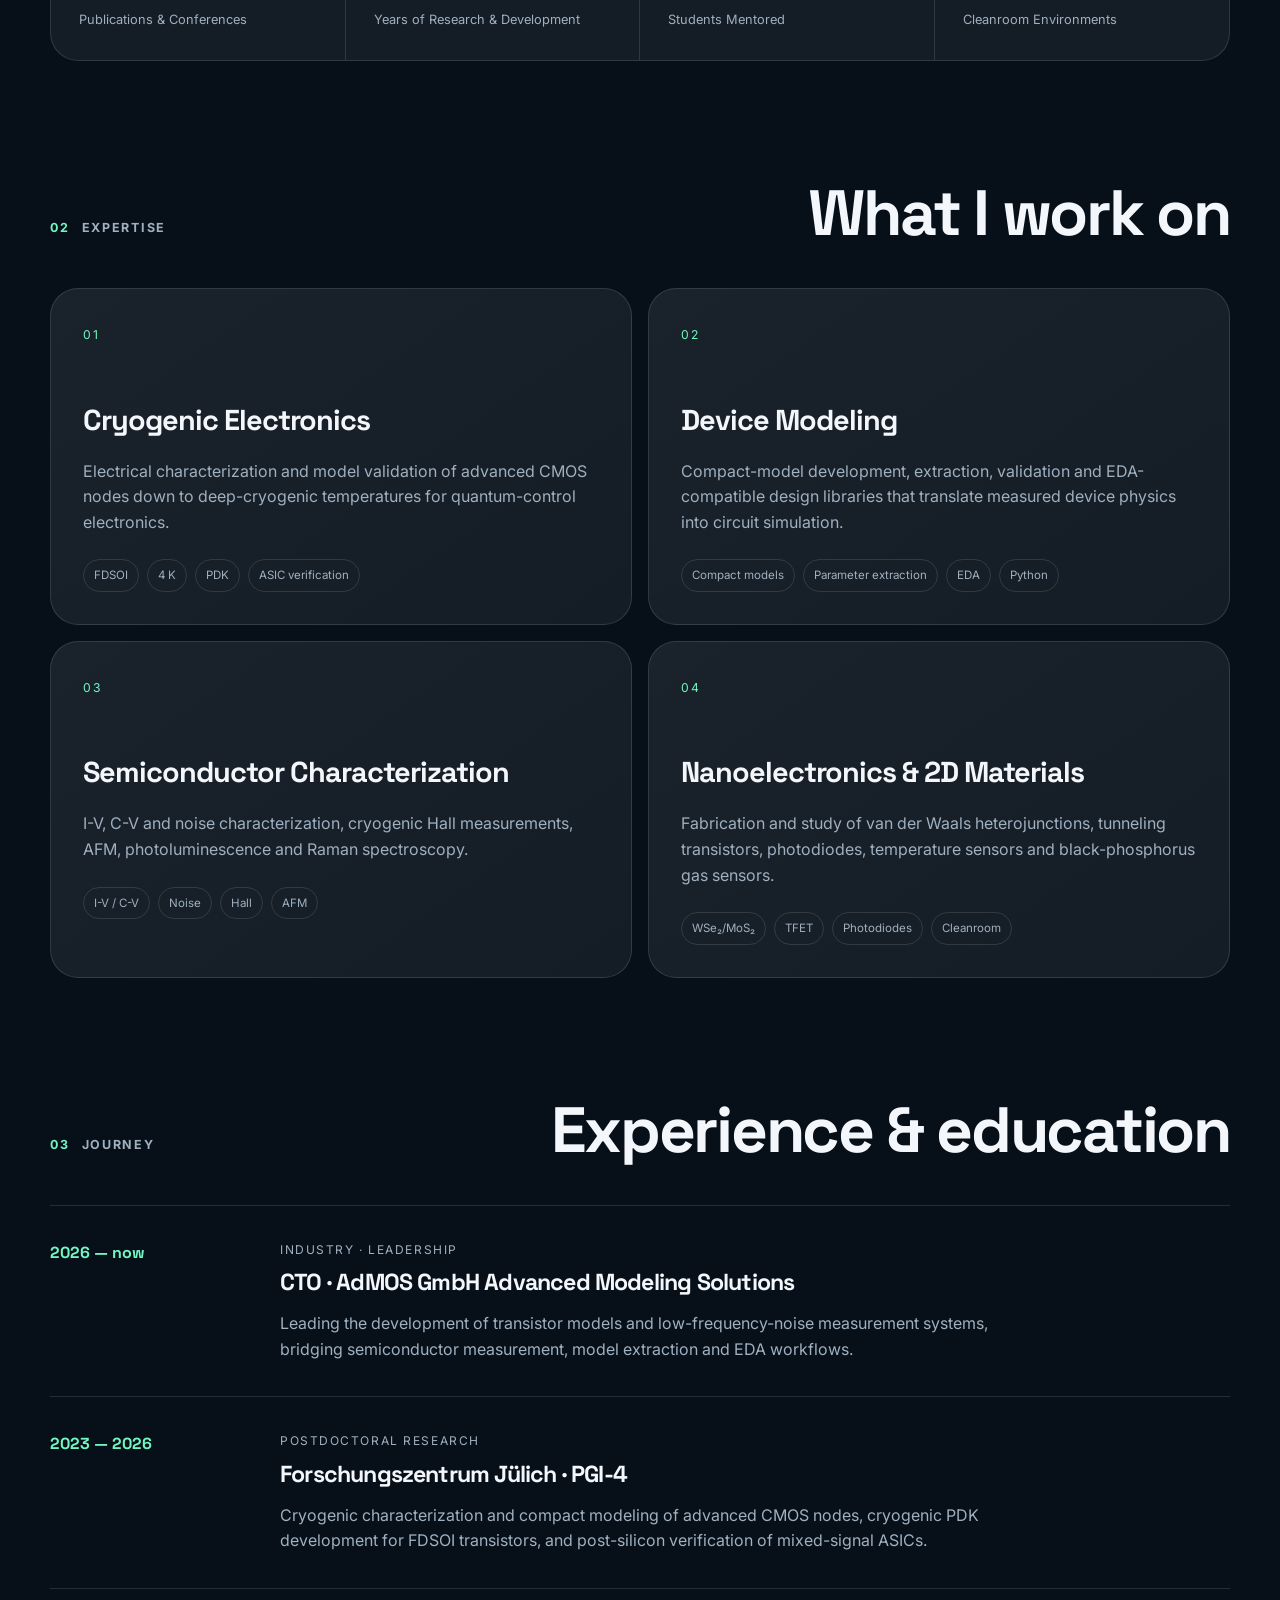
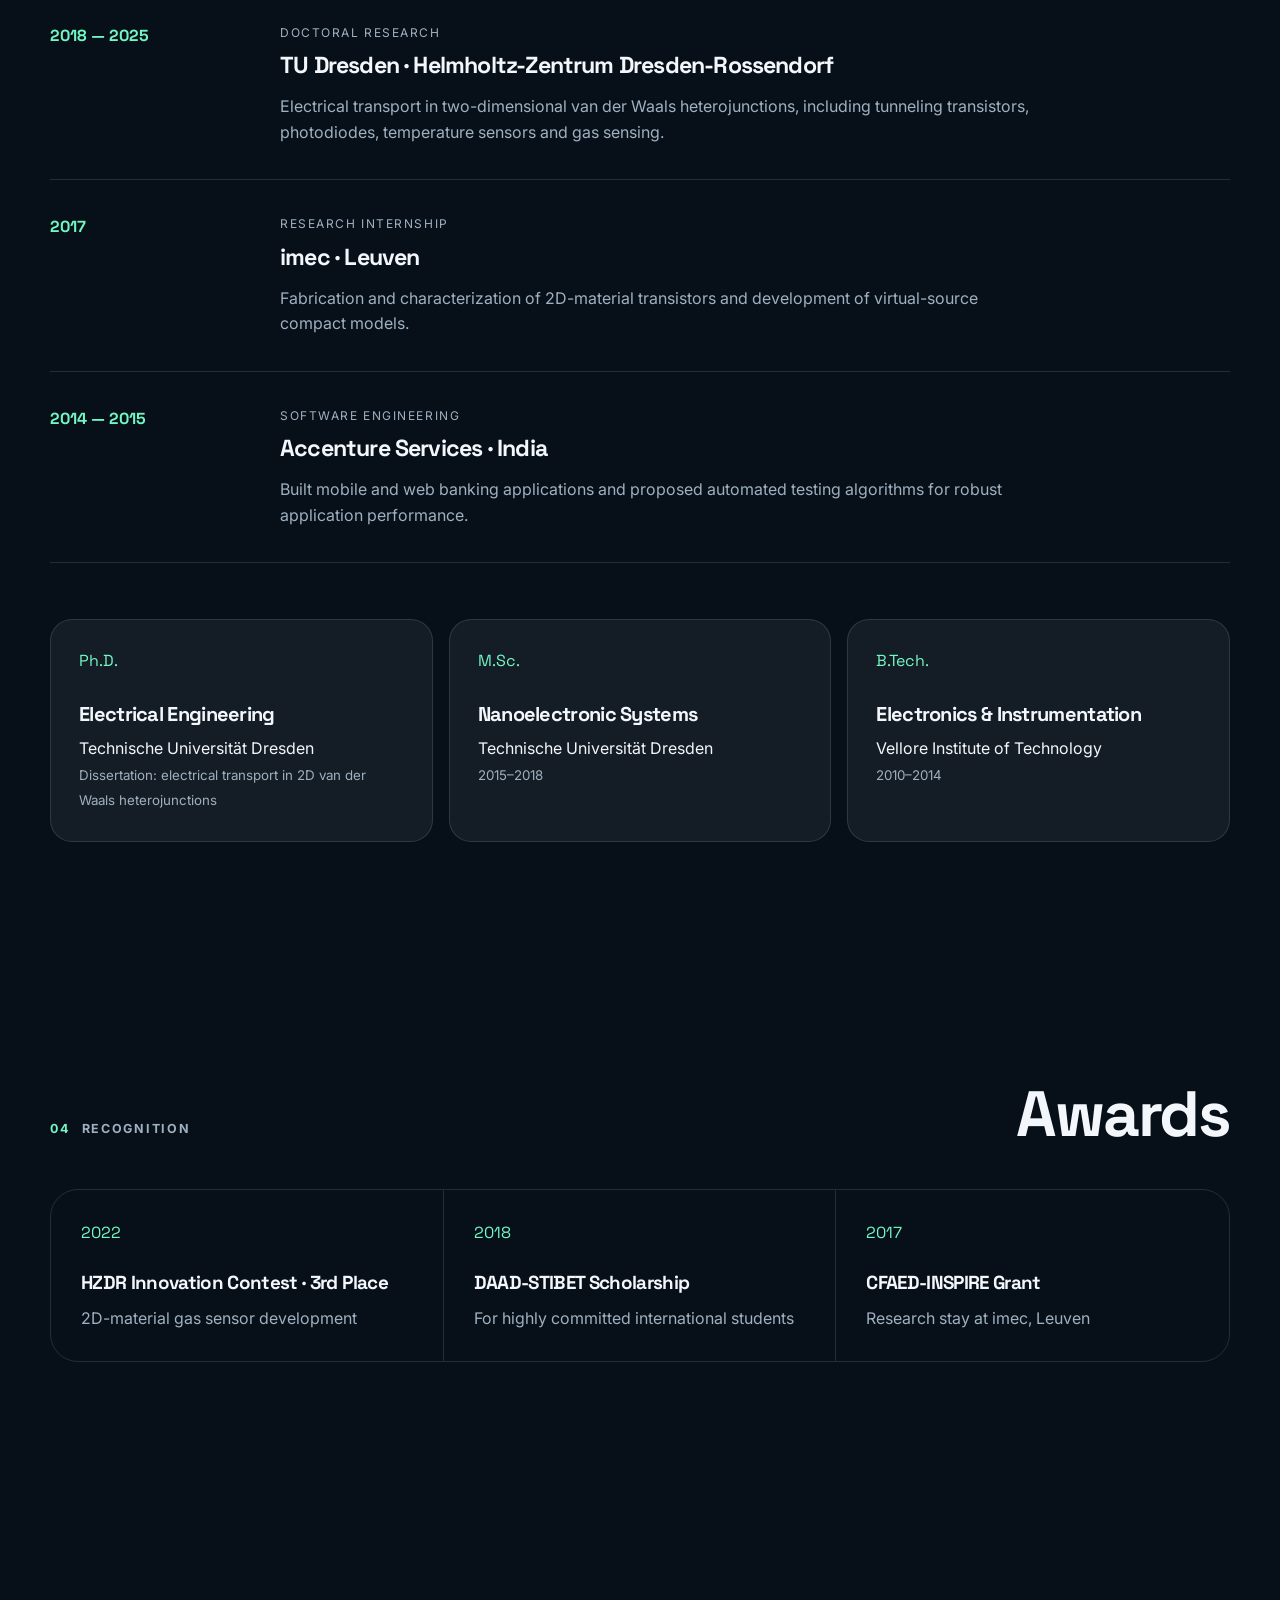
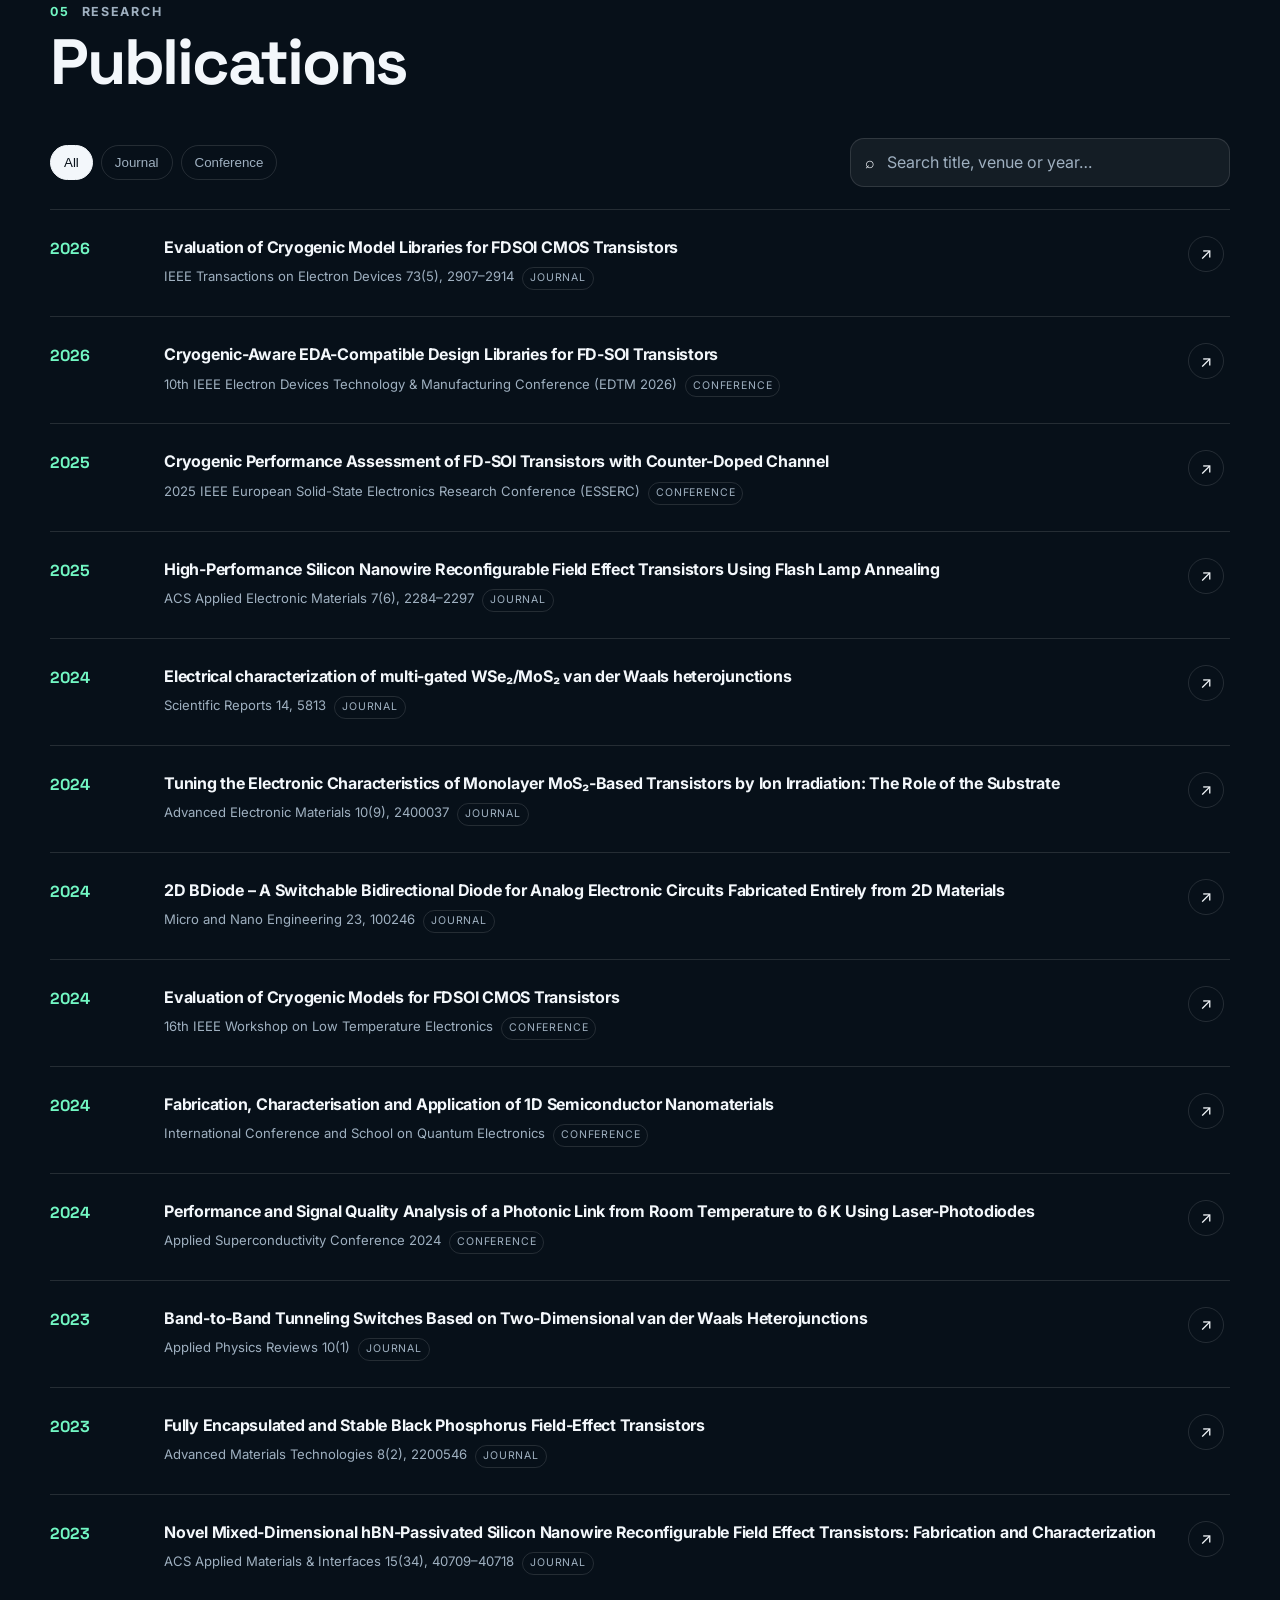
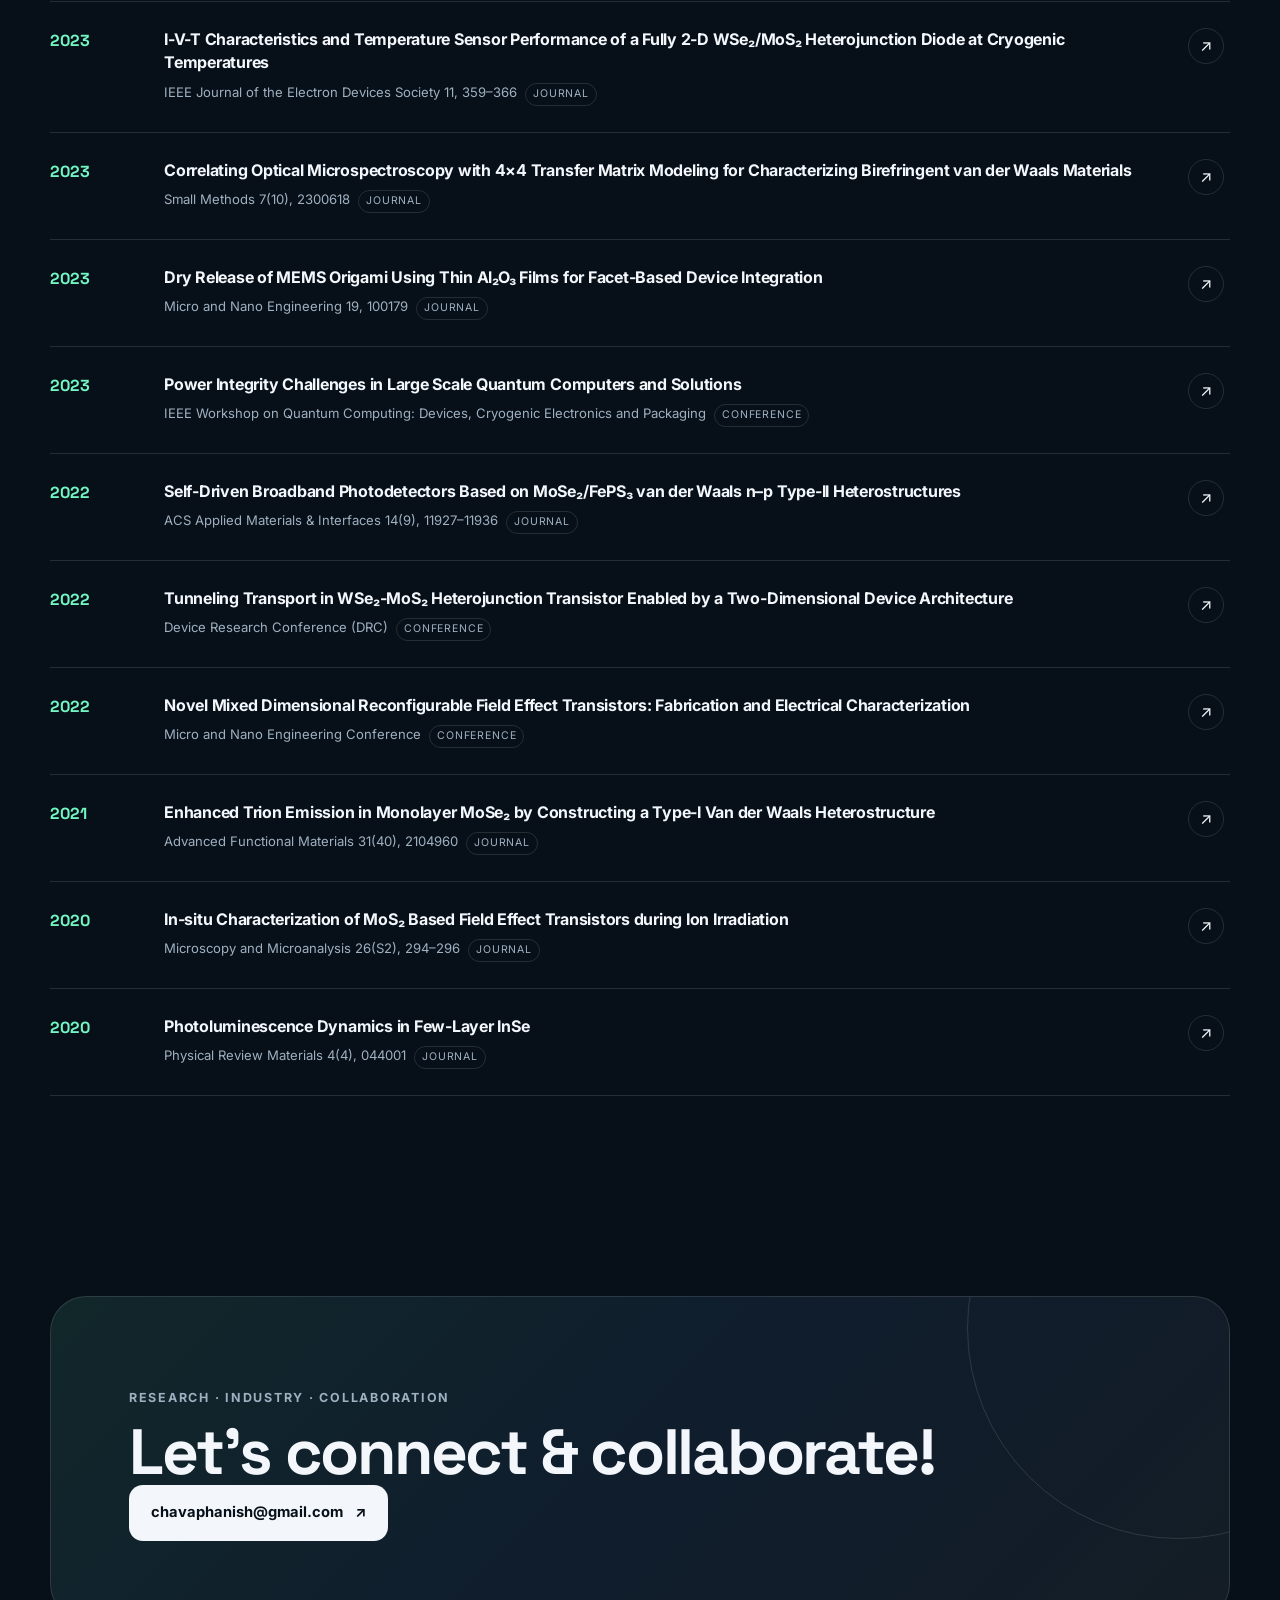
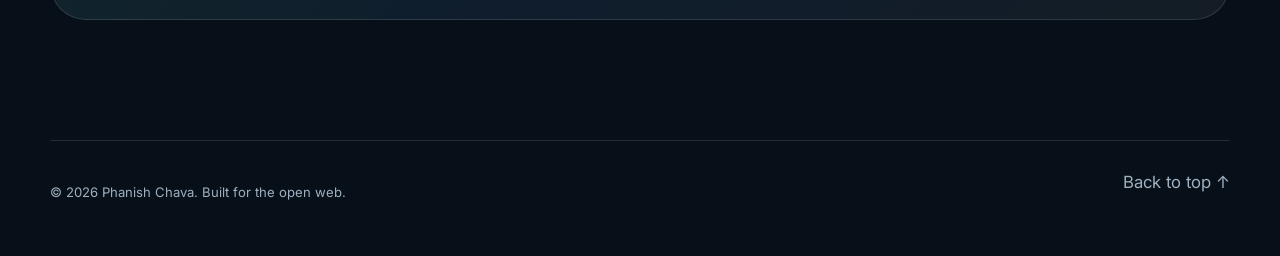
==== commit aa56951f: "Update index.html" ====
--- a/index.html
+++ b/index.html
@@ -19,7 +19,7 @@
   <header class="site-header" id="top">
     <a class="brand" href="#top" aria-label="Back to top">
       <span class="brand-mark">PC</span>
-      <span class="gradient-text"><strong>Phanish Chava,</strong> Ph.D.</span>
+      <span class="brand-copy"><strong>Phanish Chava,</strong> Ph.D.</span>
     </a>
     <nav class="desktop-nav" aria-label="Primary navigation">
       <a href="#about">About</a><a href="#expertise">Expertise</a><a href="#experience">Experience</a><a href="#publications">Publications</a><a href="#contact">Contact</a>
--- a/styles.css
+++ b/styles.css
@@ -1,4 +1,10 @@
 :root{--bg:#071019;--bg-soft:#0b1622;--card:rgba(255,255,255,.055);--card-strong:rgba(255,255,255,.08);--text:#f3f7fb;--muted:#9fb0c0;--line:rgba(255,255,255,.12);--accent:#72f7c3;--accent2:#64a8ff;--header:rgba(7,16,25,.72);--shadow:0 30px 80px rgba(0,0,0,.28);--radius:28px;--max:1180px}
 html[data-theme="light"]{--bg:#eef4f7;--bg-soft:#f8fbfc;--card:rgba(255,255,255,.7);--card-strong:#fff;--text:#10202c;--muted:#587080;--line:rgba(16,32,44,.12);--accent:#0c9e75;--accent2:#1f72db;--header:rgba(238,244,247,.76);--shadow:0 30px 80px rgba(52,74,90,.12)}
-*{box-sizing:border-box}html{scroll-behavior:smooth}body{margin:0;background:var(--bg);color:var(--text);font-family:Inter,system-ui,sans-serif;line-height:1.6;overflow-x:hidden}body::before{content:"";position:fixed;inset:0;pointer-events:none;background:radial-gradient(circle at 15% 20%,rgba(100,168,255,.12),transparent 28%),radial-gradient(circle at 85% 30%,rgba(114,247,195,.09),transparent 24%);z-index:-2}.noise{position:fixed;inset:0;pointer-events:none;opacity:.035;z-index:99;background-image:url("data:image/svg+xml,%3Csvg viewBox='0 0 180 180' xmlns='http://www.w3.org/2000/svg'%3E%3Cfilter id='n'%3E%3CfeTurbulence type='fractalNoise' baseFrequency='.95' numOctaves='4' stitchTiles='stitch'/%3E%3C/filter%3E%3Crect width='100%25' height='100%25' filter='url(%23n)' opacity='.75'/%3E%3C/svg%3E")}.cursor-glow{position:fixed;width:460px;height:460px;border-radius:50%;pointer-events:none;z-index:-1;background:radial-gradient(circle,rgba(93,184,255,.10),transparent 65%);transform:translate(-50%,-50%);transition:opacity .2s}.site-header{position:sticky;top:0;z-index:50;display:flex;align-items:center;justify-content:space-between;gap:24px;height:82px;padding:0 max(24px,calc((100vw - var(--max))/2));background:var(--header);backdrop-filter:blur(22px) saturate(150%);border-bottom:1px solid var(--line)}.brand{display:flex;align-items:center;gap:12px;color:var(--text);text-decoration:none;font-weight:700}.brand-mark{display:grid;place-items:center;width:38px;height:38px;border:1px solid var(--line);border-radius:12px;background:linear-gradient(135deg,rgba(114,247,195,.18),rgba(100,168,255,.18));font-family:"Space Grotesk"}.brand-copy small{color:var(--muted);font-weight:500}.desktop-nav{display:flex;gap:28px}.desktop-nav a,.hero-meta a,footer a{color:var(--muted);text-decoration:none;font-size:.9rem;transition:.2s ease}.desktop-nav a:hover,.hero-meta a:hover,footer a:hover{color:var(--text)}.theme-toggle{width:42px;height:42px;border:1px solid var(--line);border-radius:50%;background:var(--card);color:var(--text);font-size:1.1rem;cursor:pointer}.section-shell{width:min(var(--max),calc(100% - 48px));margin-inline:auto}.hero{min-height:calc(100vh - 82px);display:grid;grid-template-columns:1.08fr .92fr;align-items:center;gap:70px;padding-block:72px 80px}.eyebrow{font-size:.78rem;letter-spacing:.14em;text-transform:uppercase;color:var(--muted);font-weight:700}.status-dot{display:inline-block;width:8px;height:8px;border-radius:50%;background:var(--accent);margin-right:9px;box-shadow:0 0 18px var(--accent)}h1,h2,h3{font-family:"Space Grotesk",Inter,sans-serif;letter-spacing:-.035em}h1{font-size:clamp(3.5rem,7vw,7rem);line-height:.93;margin:20px 0 28px;max-width:900px}.gradient-text{background:linear-gradient(90deg,var(--accent),var(--accent2));-webkit-background-clip:text;background-clip:text;color:transparent}.hero-lede{max-width:700px;font-size:clamp(1.06rem,1.6vw,1.28rem);color:var(--muted);margin:0}.hero-lede strong{color:var(--text)}.hero-actions{display:flex;gap:12px;flex-wrap:wrap;margin-top:34px}.button{display:inline-flex;align-items:center;gap:12px;padding:13px 18px;border-radius:14px;text-decoration:none;font-weight:700;font-size:.92rem;transition:.25s ease}.button:hover{transform:translateY(-2px)}.button.primary{background:var(--text);color:var(--bg)}.button.ghost{border:1px solid var(--line);color:var(--text);background:var(--card)}.button.large{padding:16px 22px}.hero-meta{display:flex;gap:20px;flex-wrap:wrap;margin-top:28px}.hero-visual{display:grid;place-items:center}.portrait-wrap{position:relative;width:min(100%,510px);aspect-ratio:1/1}.portrait-wrap::after{content:"";position:absolute;inset:7%;border:1px solid var(--line);border-radius:42% 58% 55% 45% / 48% 38% 62% 52%;animation:spin 18s linear infinite}.portrait-halo{position:absolute;inset:8%;border-radius:50%;background:linear-gradient(135deg,rgba(114,247,195,.36),rgba(100,168,255,.3));filter:blur(34px)}.portrait-wrap img{position:absolute;inset:11%;width:78%;height:78%;object-fit:cover;border-radius:42% 58% 52% 48% / 42% 38% 62% 58%;border:1px solid rgba(255,255,255,.25);box-shadow:var(--shadow);z-index:2}.portrait-chip{position:absolute;z-index:4;padding:11px 14px;border:1px solid var(--line);border-radius:15px;background:color-mix(in srgb,var(--bg-soft) 82%,transparent);backdrop-filter:blur(14px);box-shadow:var(--shadow);line-height:1.15}.portrait-chip span{display:block;font-family:"Space Grotesk";font-size:1.05rem;font-weight:700}.portrait-chip small{color:var(--muted);font-size:.72rem}.chip-a{left:-2%;top:21%}.chip-b{right:0;top:48%}.chip-c{left:7%;bottom:8%}@keyframes spin{to{transform:rotate(360deg)}}.signal-strip{overflow:hidden;border-block:1px solid var(--line);background:var(--card);padding:16px 0}.marquee-track{display:flex;width:max-content;align-items:center;gap:24px;animation:marquee 28s linear infinite;font-family:"Space Grotesk";font-size:.78rem;letter-spacing:.18em;color:var(--muted);white-space:nowrap}.marquee-track i{color:var(--accent);font-style:normal}@keyframes marquee{to{transform:translateX(-50%)}}.split-section,.publications-section{padding-block:120px}.section-kicker{display:flex;align-items:center;gap:12px;color:var(--muted);font-size:.78rem;text-transform:uppercase;letter-spacing:.14em;font-weight:700}.section-kicker span{color:var(--accent)}.about-grid{display:grid;grid-template-columns:1fr 1fr;gap:90px;margin-top:34px}.about-grid h2,.section-heading h2,.contact-card h2{font-size:clamp(2.4rem,5vw,4.8rem);line-height:1.02;margin:0}.about-copy p{color:var(--muted);font-size:1.05rem;margin:0 0 20px}.about-copy strong{color:var(--text)}.stats-grid{display:grid;grid-template-columns:repeat(4,1fr);margin-top:70px;border:1px solid var(--line);border-radius:var(--radius);overflow:hidden;background:var(--card)}.stats-grid article{padding:28px;border-right:1px solid var(--line)}.stats-grid article:last-child{border-right:0}.stats-grid strong{display:block;font-family:"Space Grotesk";font-size:1.7rem}.stats-grid span{color:var(--muted);font-size:.8rem}.section-heading{display:flex;align-items:end;justify-content:space-between;gap:30px;margin-bottom:42px}.section-heading .section-kicker{margin-bottom:8px}.expertise-grid{display:grid;grid-template-columns:repeat(2,1fr);gap:16px}.expertise-card{position:relative;padding:32px;min-height:330px;border:1px solid var(--line);border-radius:var(--radius);background:linear-gradient(145deg,var(--card-strong),var(--card));overflow:hidden;transition:.3s ease}.expertise-card::before{content:"";position:absolute;inset:auto -20% -45% 35%;height:220px;background:radial-gradient(circle,rgba(114,247,195,.16),transparent 67%);opacity:0;transition:.3s}.expertise-card:hover{transform:translateY(-6px);border-color:color-mix(in srgb,var(--accent) 40%,var(--line))}.expertise-card:hover::before{opacity:1}.card-index{color:var(--accent);font-size:.76rem;letter-spacing:.15em}.expertise-card h3{font-size:1.8rem;margin:50px 0 14px}.expertise-card p{color:var(--muted);max-width:540px}.tags{display:flex;flex-wrap:wrap;gap:8px;margin-top:24px}.tags span{padding:6px 10px;border:1px solid var(--line);border-radius:999px;color:var(--muted);font-size:.72rem}#experience,.awards-section{padding-block:120px}.timeline{border-top:1px solid var(--line)}.timeline-item{display:grid;grid-template-columns:180px 1fr;gap:50px;padding:34px 0;border-bottom:1px solid var(--line)}.timeline-date{font-family:"Space Grotesk";font-weight:700;color:var(--accent)}.timeline-type{margin:0;color:var(--muted);font-size:.75rem;text-transform:uppercase;letter-spacing:.13em}.timeline-item h3{font-size:1.45rem;margin:5px 0 10px}.timeline-item p:last-child{margin:0;color:var(--muted);max-width:760px}.education-grid{display:grid;grid-template-columns:repeat(3,1fr);gap:16px;margin-top:56px}.education-grid article{padding:28px;border:1px solid var(--line);border-radius:22px;background:var(--card)}.education-grid span{color:var(--accent);font-family:"Space Grotesk"}.education-grid h3{margin:24px 0 6px;font-size:1.25rem}.education-grid p{margin:0;color:var(--text)}.education-grid small{color:var(--muted)}.award-list{display:grid;grid-template-columns:repeat(3,1fr);border:1px solid var(--line);border-radius:var(--radius);overflow:hidden}.award-list article{padding:30px;border-right:1px solid var(--line)}.award-list article:last-child{border-right:0}.award-list span{color:var(--accent);font-family:"Space Grotesk"}.award-list h3{font-size:1.18rem;margin:22px 0 8px}.award-list p{color:var(--muted);margin:0}.pub-heading>p{max-width:450px;color:var(--muted)}.publication-toolbar{display:flex;justify-content:space-between;gap:18px;align-items:center;margin-bottom:22px}.filter-group{display:flex;gap:8px}.filter{padding:9px 13px;border-radius:999px;border:1px solid var(--line);background:transparent;color:var(--muted);cursor:pointer}.filter.active,.filter:hover{background:var(--text);color:var(--bg);border-color:var(--text)}.pub-search{display:flex;align-items:center;gap:10px;width:min(380px,100%);padding:10px 14px;border:1px solid var(--line);border-radius:14px;background:var(--card)}.pub-search input{width:100%;border:0;outline:0;background:transparent;color:var(--text);font:inherit}.pub-search input::placeholder{color:var(--muted)}.publication-list{border-top:1px solid var(--line)}.publication-item{display:grid;grid-template-columns:92px 1fr 42px;gap:22px;align-items:start;padding:26px 0;border-bottom:1px solid var(--line);transition:.2s}.publication-item:hover{padding-left:10px}.pub-year{font-family:"Space Grotesk";font-weight:700;color:var(--accent)}.pub-body h3{font-family:Inter,sans-serif;letter-spacing:-.015em;font-size:1rem;margin:0 0 7px;line-height:1.45}.pub-meta{color:var(--muted);font-size:.82rem}.pub-type{display:inline-block;margin-left:8px;padding:2px 7px;border:1px solid var(--line);border-radius:999px;font-size:.66rem;text-transform:uppercase;letter-spacing:.08em}.pub-link{display:grid;place-items:center;width:36px;height:36px;border:1px solid var(--line);border-radius:50%;color:var(--text);text-decoration:none}.empty-state{padding:40px 0;color:var(--muted)}.contact-section{padding-block:80px 120px}.contact-card{position:relative;padding:clamp(34px,7vw,78px);border:1px solid var(--line);border-radius:36px;background:linear-gradient(135deg,rgba(114,247,195,.10),rgba(100,168,255,.09),var(--card));overflow:hidden}.contact-card::after{content:"";position:absolute;width:420px;height:420px;border:1px solid var(--line);border-radius:50%;right:-160px;top:-180px}.contact-card p:not(.eyebrow){max-width:700px;color:var(--muted);font-size:1.05rem;margin:22px 0 28px}footer{width:min(var(--max),calc(100% - 48px));margin:auto;padding:28px 0 40px;border-top:1px solid var(--line);display:flex;justify-content:space-between;color:var(--muted);font-size:.82rem}.reveal{opacity:0;transform:translateY(24px);transition:opacity .75s ease,transform .75s cubic-bezier(.2,.7,.2,1)}.reveal.visible{opacity:1;transform:none}@media(max-width:900px){.desktop-nav{display:none}.hero{grid-template-columns:1fr;padding-top:44px}.hero-visual{order:-1}.portrait-wrap{width:min(80vw,460px)}.about-grid{grid-template-columns:1fr;gap:28px}.stats-grid{grid-template-columns:1fr 1fr}.stats-grid article:nth-child(2){border-right:0}.stats-grid article{border-bottom:1px solid var(--line)}.stats-grid article:nth-last-child(-n+2){border-bottom:0}.expertise-grid{grid-template-columns:1fr}.education-grid,.award-list{grid-template-columns:1fr}.award-list article{border-right:0;border-bottom:1px solid var(--line)}.award-list article:last-child{border-bottom:0}.section-heading,.publication-toolbar{align-items:flex-start;flex-direction:column}.pub-search{width:100%}}@media(max-width:620px){.section-shell,footer{width:min(100% - 30px,var(--max))}.site-header{padding-inline:15px}.brand-copy{display:none}h1{font-size:clamp(3rem,16vw,4.6rem)}.hero{gap:24px}.portrait-chip{display:none}.hero-meta{gap:12px}.stats-grid{grid-template-columns:1fr}.stats-grid article{border-right:0;border-bottom:1px solid var(--line)!important}.stats-grid article:last-child{border-bottom:0!important}.timeline-item{grid-template-columns:1fr;gap:8px}.publication-item{grid-template-columns:70px 1fr 36px;gap:12px}.filter-group{width:100%;overflow:auto}.publication-toolbar{gap:12px}footer{gap:20px;flex-direction:column}.split-section,#experience,.awards-section,.publications-section{padding-block:86px}}
+*{box-sizing:border-box}html{scroll-behavior:smooth}body{margin:0;background:var(--bg);color:var(--text);font-family:Inter,system-ui,sans-serif;line-height:1.6;overflow-x:hidden}body::before{content:"";position:fixed;inset:0;pointer-events:none;background:radial-gradient(circle at 15% 20%,rgba(100,168,255,.12),transparent 28%),radial-gradient(circle at 85% 30%,rgba(114,247,195,.09),transparent 24%);z-index:-2}.noise{position:fixed;inset:0;pointer-events:none;opacity:.035;z-index:99;background-image:url("data:image/svg+xml,%3Csvg viewBox='0 0 180 180' xmlns='http://www.w3.org/2000/svg'%3E%3Cfilter id='n'%3E%3CfeTurbulence type='fractalNoise' baseFrequency='.95' numOctaves='4' stitchTiles='stitch'/%3E%3C/filter%3E%3Crect width='100%25' height='100%25' filter='url(%23n)' opacity='.75'/%3E%3C/svg%3E")}.cursor-glow{position:fixed;width:460px;height:460px;border-radius:50%;pointer-events:none;z-index:-1;background:radial-gradient(circle,rgba(93,184,255,.10),transparent 65%);transform:translate(-50%,-50%);transition:opacity .2s}.site-header{position:sticky;top:0;z-index:50;display:flex;align-items:center;justify-content:space-between;gap:24px;height:82px;padding:0 max(24px,calc((100vw - var(--max))/2));background:var(--header);backdrop-filter:blur(22px) saturate(150%);border-bottom:1px solid var(--line)}.brand{display:flex;align-items:center;gap:12px;color:var(--text);text-decoration:none;font-weight:700}.brand-mark{display:grid;place-items:center;width:38px;height:38px;border:1px solid var(--line);border-radius:8px;background:linear-gradient(135deg,rgba(114,247,195,.18),rgba(100,168,255,.18));font-family:"Space Grotesk"}
+
+
+.brand-copy {
+    font-size:1.2rem;
+}
+.brand-copy small{color:var(--muted);font-weight:500}.desktop-nav{display:flex;gap:28px}.desktop-nav a,.hero-meta a,footer a{color:var(--muted);text-decoration:none;font-size:1.05rem;transition:.2s ease}.desktop-nav a:hover,.hero-meta a:hover,footer a:hover{color:var(--text)}.theme-toggle{width:42px;height:42px;border:1px solid var(--line);border-radius:50%;background:var(--card);color:var(--text);font-size:1.1rem;cursor:pointer}.section-shell{width:min(var(--max),calc(100% - 48px));margin-inline:auto}.hero{min-height:calc(100vh - 82px);display:grid;grid-template-columns:1.08fr .92fr;align-items:center;gap:70px;padding-block:72px 80px}.eyebrow{font-size:.78rem;letter-spacing:.14em;text-transform:uppercase;color:var(--muted);font-weight:700}.status-dot{display:inline-block;width:8px;height:8px;border-radius:50%;background:var(--accent);margin-right:9px;box-shadow:0 0 18px var(--accent)}h1,h2,h3{font-family:"Space Grotesk",Inter,sans-serif;letter-spacing:-.035em}h1{font-size:clamp(3.5rem,7vw,7rem);line-height:.93;margin:20px 0 28px;max-width:900px}.gradient-text{background:linear-gradient(90deg,var(--accent),var(--accent2));-webkit-background-clip:text;background-clip:text;color:transparent}.hero-lede{max-width:700px;font-size:clamp(1.06rem,1.6vw,1.28rem);color:var(--muted);margin:0}.hero-lede strong{color:var(--text)}.hero-actions{display:flex;gap:12px;flex-wrap:wrap;margin-top:34px}.button{display:inline-flex;align-items:center;gap:12px;padding:13px 18px;border-radius:14px;text-decoration:none;font-weight:700;font-size:.92rem;transition:.25s ease}.button:hover{transform:translateY(-2px)}.button.primary{background:var(--text);color:var(--bg)}.button.ghost{border:1px solid var(--line);color:var(--text);background:var(--card)}.button.large{padding:16px 22px}.hero-meta{display:flex;gap:20px;flex-wrap:wrap;margin-top:28px}.hero-visual{display:grid;place-items:center}.portrait-wrap{position:relative;width:min(100%,510px);aspect-ratio:1/1}.portrait-wrap::after{content:"";position:absolute;inset:7%;border:1px solid var(--line);border-radius:42% 58% 55% 45% / 48% 38% 62% 52%;animation:spin 18s linear infinite}.portrait-halo{position:absolute;inset:8%;border-radius:50%;background:linear-gradient(135deg,rgba(114,247,195,.36),rgba(100,168,255,.3));filter:blur(34px)}.portrait-wrap img{position:absolute;inset:11%;width:78%;height:78%;object-fit:cover;border-radius:42% 58% 52% 48% / 42% 38% 62% 58%;border:1px solid rgba(255,255,255,.25);box-shadow:var(--shadow);z-index:2}.portrait-chip{position:absolute;z-index:4;padding:11px 14px;border:1px solid var(--line);border-radius:15px;background:color-mix(in srgb,var(--bg-soft) 82%,transparent);backdrop-filter:blur(14px);box-shadow:var(--shadow);line-height:1.15}.portrait-chip span{display:block;font-family:"Space Grotesk";font-size:1.05rem;font-weight:700}.portrait-chip small{color:var(--muted);font-size:.72rem}.chip-a{left:-2%;top:21%}.chip-b{right:0;top:48%}.chip-c{left:7%;bottom:8%}@keyframes spin{to{transform:rotate(360deg)}}.signal-strip{overflow:hidden;border-block:1px solid var(--line);background:var(--card);padding:16px 0}.marquee-track{display:flex;width:max-content;align-items:center;gap:24px;animation:marquee 28s linear infinite;font-family:"Space Grotesk";font-size:.78rem;letter-spacing:.18em;color:var(--muted);white-space:nowrap}.marquee-track i{color:var(--accent);font-style:normal}@keyframes marquee{to{transform:translateX(-50%)}}.split-section,.publications-section{padding-block:120px}.section-kicker{display:flex;align-items:center;gap:12px;color:var(--muted);font-size:.78rem;text-transform:uppercase;letter-spacing:.14em;font-weight:700}.section-kicker span{color:var(--accent)}.about-grid{display:grid;grid-template-columns:1fr 1fr;gap:90px;margin-top:34px}.about-grid h2,.section-heading h2,.contact-card h2{font-size:clamp(2.4rem,5vw,4.8rem);line-height:1.02;margin:0}.about-copy p{color:var(--muted);font-size:1.05rem;margin:0 0 20px}.about-copy strong{color:var(--text)}.stats-grid{display:grid;grid-template-columns:repeat(4,1fr);margin-top:70px;border:1px solid var(--line);border-radius:var(--radius);overflow:hidden;background:var(--card)}.stats-grid article{padding:28px;border-right:1px solid var(--line)}.stats-grid article:last-child{border-right:0}.stats-grid strong{display:block;font-family:"Space Grotesk";font-size:1.7rem}.stats-grid span{color:var(--muted);font-size:.8rem}.section-heading{display:flex;align-items:end;justify-content:space-between;gap:30px;margin-bottom:42px}.section-heading .section-kicker{margin-bottom:8px}.expertise-grid{display:grid;grid-template-columns:repeat(2,1fr);gap:16px}.expertise-card{position:relative;padding:32px;min-height:330px;border:1px solid var(--line);border-radius:var(--radius);background:linear-gradient(145deg,var(--card-strong),var(--card));overflow:hidden;transition:.3s ease}.expertise-card::before{content:"";position:absolute;inset:auto -20% -45% 35%;height:220px;background:radial-gradient(circle,rgba(114,247,195,.16),transparent 67%);opacity:0;transition:.3s}.expertise-card:hover{transform:translateY(-6px);border-color:color-mix(in srgb,var(--accent) 40%,var(--line))}.expertise-card:hover::before{opacity:1}.card-index{color:var(--accent);font-size:.76rem;letter-spacing:.15em}.expertise-card h3{font-size:1.8rem;margin:50px 0 14px}.expertise-card p{color:var(--muted);max-width:540px}.tags{display:flex;flex-wrap:wrap;gap:8px;margin-top:24px}.tags span{padding:6px 10px;border:1px solid var(--line);border-radius:999px;color:var(--muted);font-size:.72rem}#experience,.awards-section{padding-block:120px}.timeline{border-top:1px solid var(--line)}.timeline-item{display:grid;grid-template-columns:180px 1fr;gap:50px;padding:34px 0;border-bottom:1px solid var(--line)}.timeline-date{font-family:"Space Grotesk";font-weight:700;color:var(--accent)}.timeline-type{margin:0;color:var(--muted);font-size:.75rem;text-transform:uppercase;letter-spacing:.13em}.timeline-item h3{font-size:1.45rem;margin:5px 0 10px}.timeline-item p:last-child{margin:0;color:var(--muted);max-width:760px}.education-grid{display:grid;grid-template-columns:repeat(3,1fr);gap:16px;margin-top:56px}.education-grid article{padding:28px;border:1px solid var(--line);border-radius:22px;background:var(--card)}.education-grid span{color:var(--accent);font-family:"Space Grotesk"}.education-grid h3{margin:24px 0 6px;font-size:1.25rem}.education-grid p{margin:0;color:var(--text)}.education-grid small{color:var(--muted)}.award-list{display:grid;grid-template-columns:repeat(3,1fr);border:1px solid var(--line);border-radius:var(--radius);overflow:hidden}.award-list article{padding:30px;border-right:1px solid var(--line)}.award-list article:last-child{border-right:0}.award-list span{color:var(--accent);font-family:"Space Grotesk"}.award-list h3{font-size:1.18rem;margin:22px 0 8px}.award-list p{color:var(--muted);margin:0}.pub-heading>p{max-width:450px;color:var(--muted)}.publication-toolbar{display:flex;justify-content:space-between;gap:18px;align-items:center;margin-bottom:22px}.filter-group{display:flex;gap:8px}.filter{padding:9px 13px;border-radius:999px;border:1px solid var(--line);background:transparent;color:var(--muted);cursor:pointer}.filter.active,.filter:hover{background:var(--text);color:var(--bg);border-color:var(--text)}.pub-search{display:flex;align-items:center;gap:10px;width:min(380px,100%);padding:10px 14px;border:1px solid var(--line);border-radius:14px;background:var(--card)}.pub-search input{width:100%;border:0;outline:0;background:transparent;color:var(--text);font:inherit}.pub-search input::placeholder{color:var(--muted)}.publication-list{border-top:1px solid var(--line)}.publication-item{display:grid;grid-template-columns:92px 1fr 42px;gap:22px;align-items:start;padding:26px 0;border-bottom:1px solid var(--line);transition:.2s}.publication-item:hover{padding-left:10px}.pub-year{font-family:"Space Grotesk";font-weight:700;color:var(--accent)}.pub-body h3{font-family:Inter,sans-serif;letter-spacing:-.015em;font-size:1rem;margin:0 0 7px;line-height:1.45}.pub-meta{color:var(--muted);font-size:.82rem}.pub-type{display:inline-block;margin-left:8px;padding:2px 7px;border:1px solid var(--line);border-radius:999px;font-size:.66rem;text-transform:uppercase;letter-spacing:.08em}.pub-link{display:grid;place-items:center;width:36px;height:36px;border:1px solid var(--line);border-radius:50%;color:var(--text);text-decoration:none}.empty-state{padding:40px 0;color:var(--muted)}.contact-section{padding-block:80px 120px}.contact-card{position:relative;padding:clamp(34px,7vw,78px);border:1px solid var(--line);border-radius:36px;background:linear-gradient(135deg,rgba(114,247,195,.10),rgba(100,168,255,.09),var(--card));overflow:hidden}.contact-card::after{content:"";position:absolute;width:420px;height:420px;border:1px solid var(--line);border-radius:50%;right:-160px;top:-180px}.contact-card p:not(.eyebrow){max-width:700px;color:var(--muted);font-size:1.05rem;margin:22px 0 28px}footer{width:min(var(--max),calc(100% - 48px));margin:auto;padding:28px 0 40px;border-top:1px solid var(--line);display:flex;justify-content:space-between;color:var(--muted);font-size:.82rem}.reveal{opacity:0;transform:translateY(24px);transition:opacity .75s ease,transform .75s cubic-bezier(.2,.7,.2,1)}.reveal.visible{opacity:1;transform:none}@media(max-width:900px){.desktop-nav{display:none}.hero{grid-template-columns:1fr;padding-top:44px}.hero-visual{order:-1}.portrait-wrap{width:min(80vw,460px)}.about-grid{grid-template-columns:1fr;gap:28px}.stats-grid{grid-template-columns:1fr 1fr}.stats-grid article:nth-child(2){border-right:0}.stats-grid article{border-bottom:1px solid var(--line)}.stats-grid article:nth-last-child(-n+2){border-bottom:0}.expertise-grid{grid-template-columns:1fr}.education-grid,.award-list{grid-template-columns:1fr}.award-list article{border-right:0;border-bottom:1px solid var(--line)}.award-list article:last-child{border-bottom:0}.section-heading,.publication-toolbar{align-items:flex-start;flex-direction:column}.pub-search{width:100%}}@media(max-width:620px){.section-shell,footer{width:min(100% - 30px,var(--max))}.site-header{padding-inline:15px}.brand-copy{display:none}h1{font-size:clamp(3rem,16vw,4.6rem)}.hero{gap:24px}.portrait-chip{display:none}.hero-meta{gap:12px}.stats-grid{grid-template-columns:1fr}.stats-grid article{border-right:0;border-bottom:1px solid var(--line)!important}.stats-grid article:last-child{border-bottom:0!important}.timeline-item{grid-template-columns:1fr;gap:8px}.publication-item{grid-template-columns:70px 1fr 36px;gap:12px}.filter-group{width:100%;overflow:auto}.publication-toolbar{gap:12px}footer{gap:20px;flex-direction:column}.split-section,#experience,.awards-section,.publications-section{padding-block:86px}}
 @media(prefers-reduced-motion:reduce){*{scroll-behavior:auto!important}.marquee-track,.portrait-wrap::after{animation:none!important}.reveal{opacity:1;transform:none;transition:none}}
